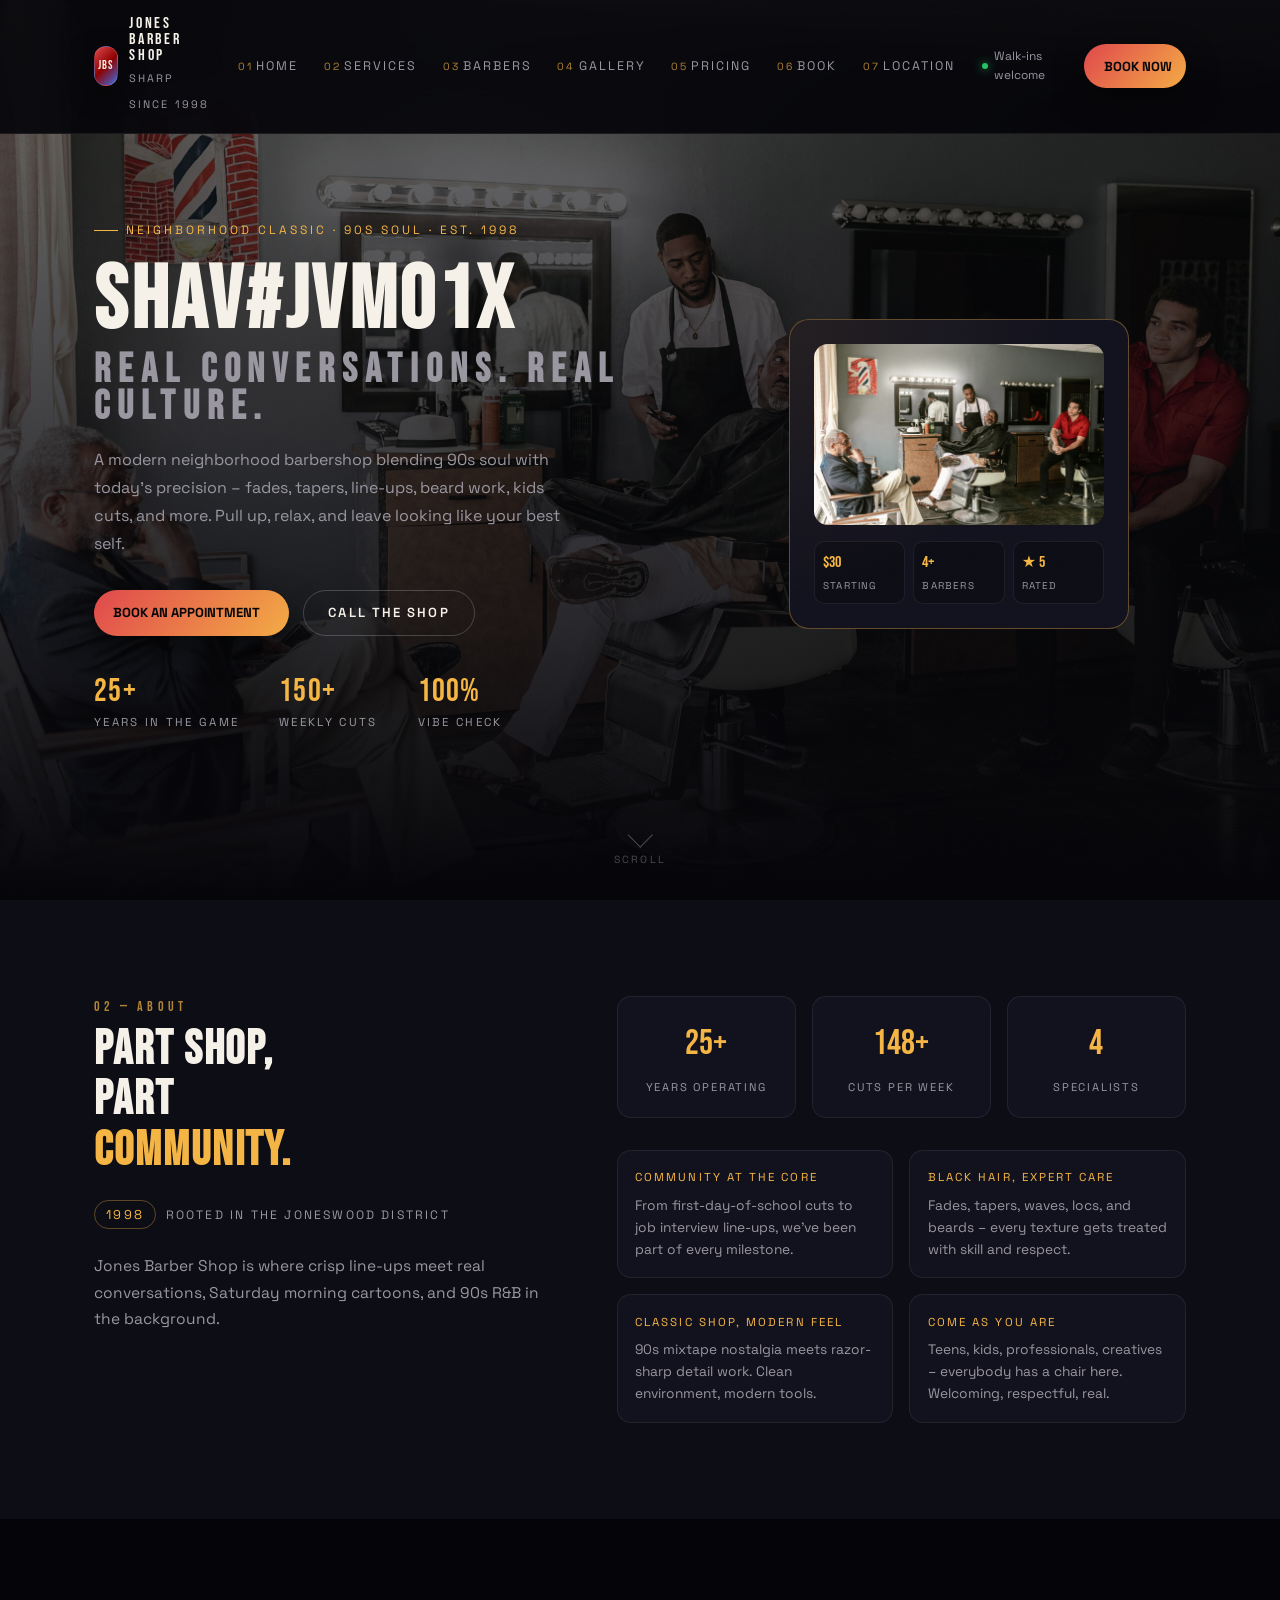
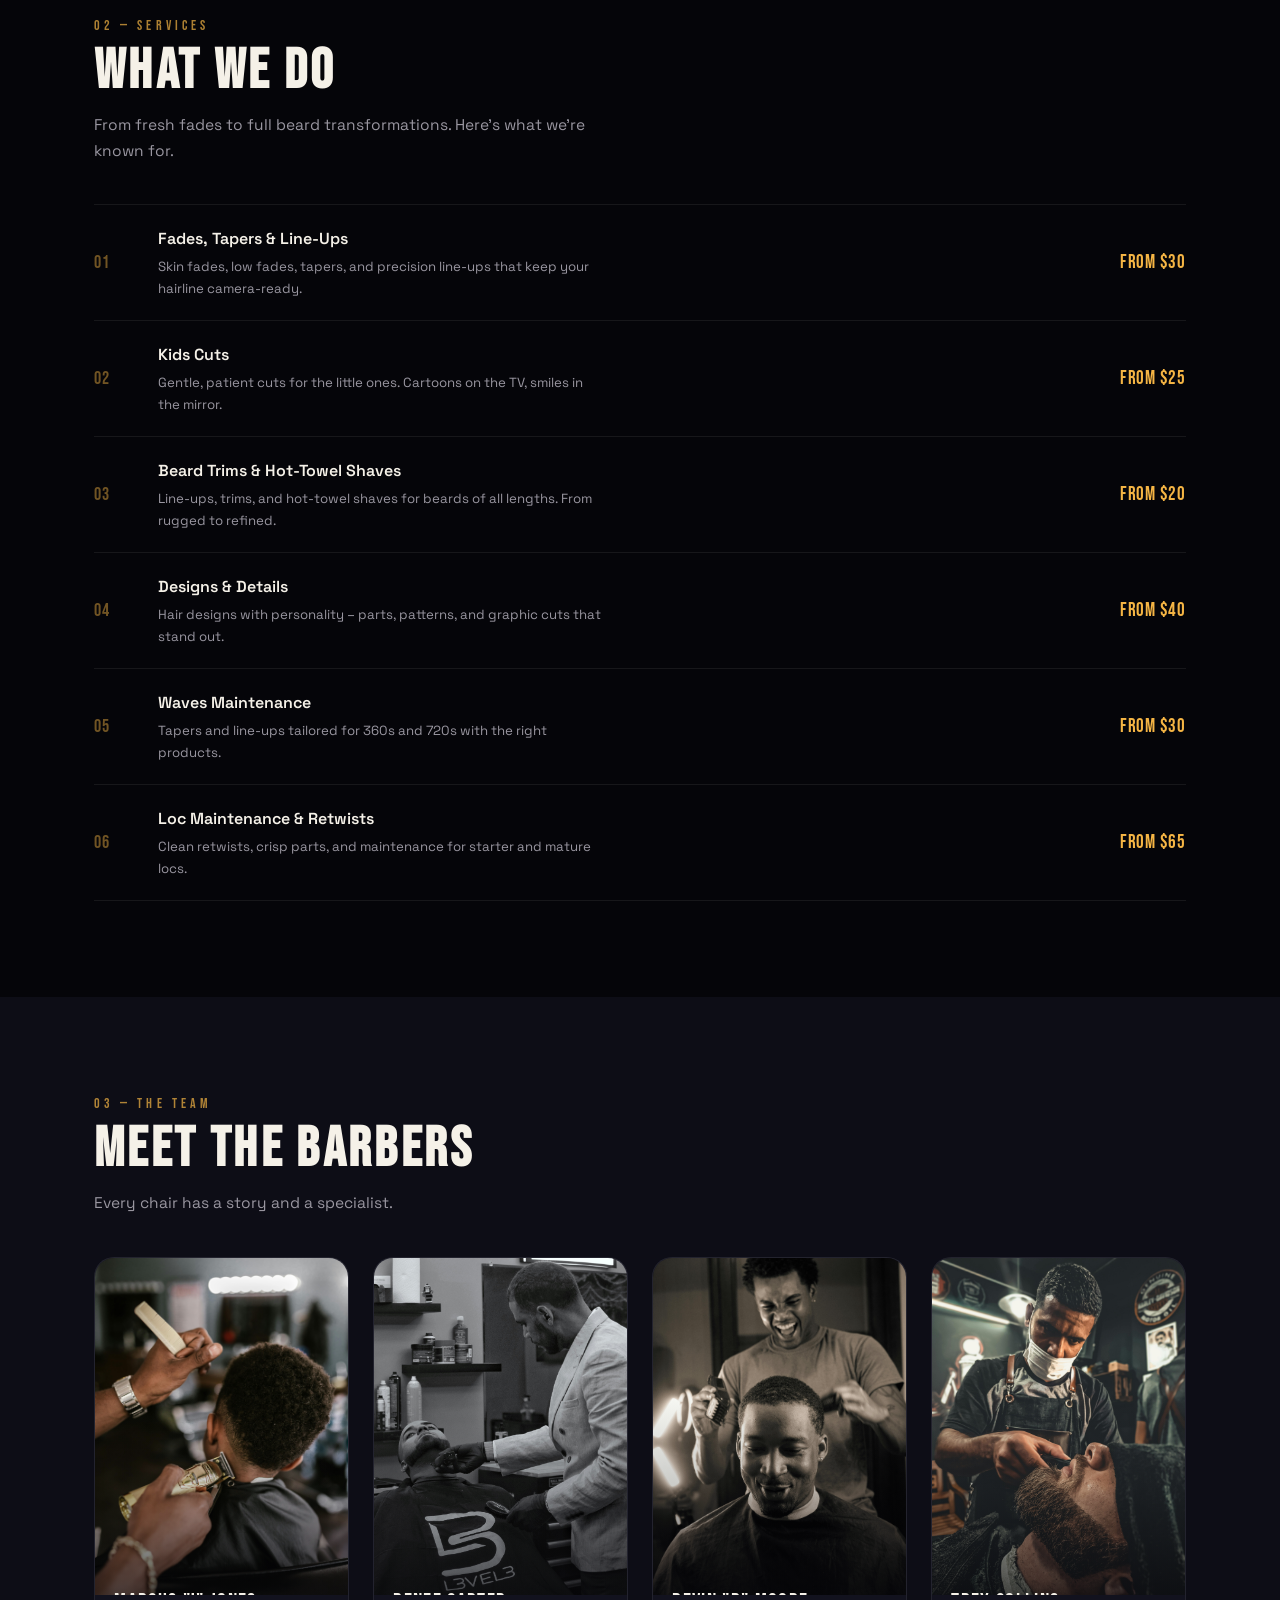
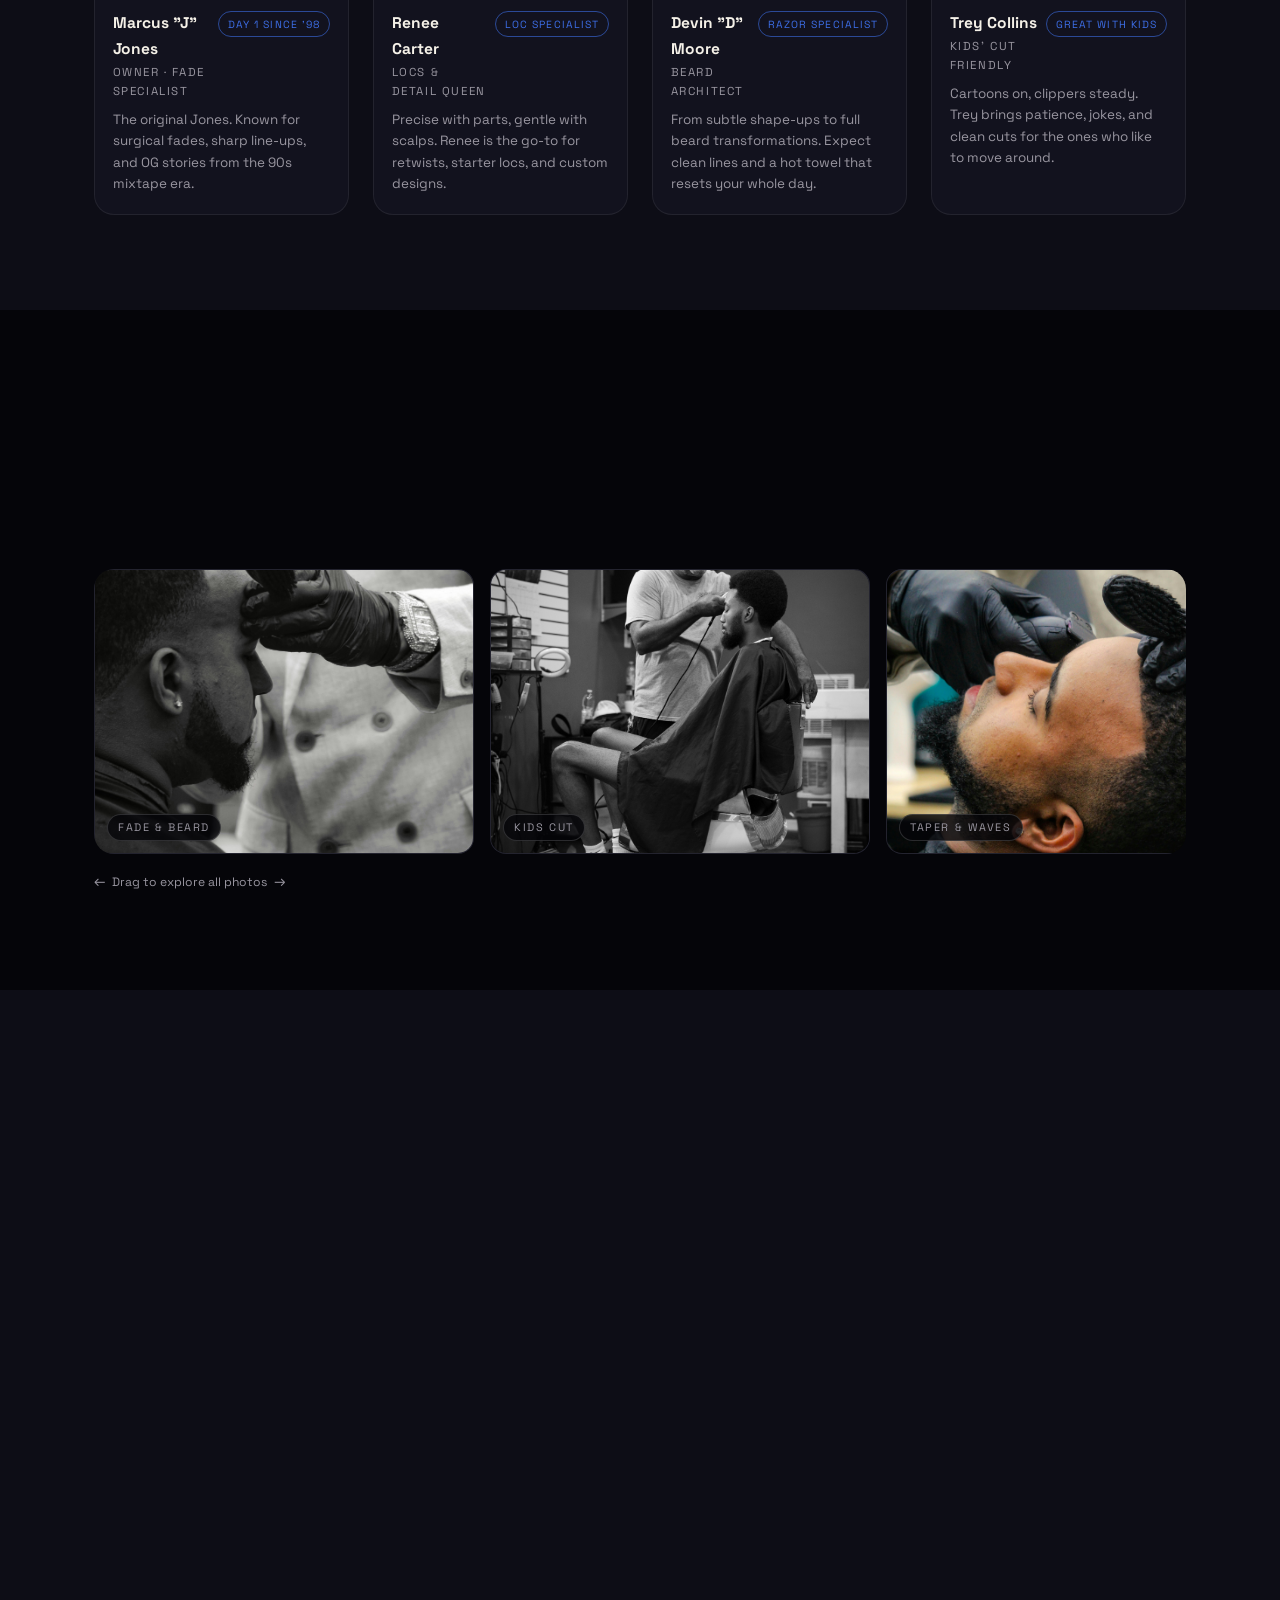
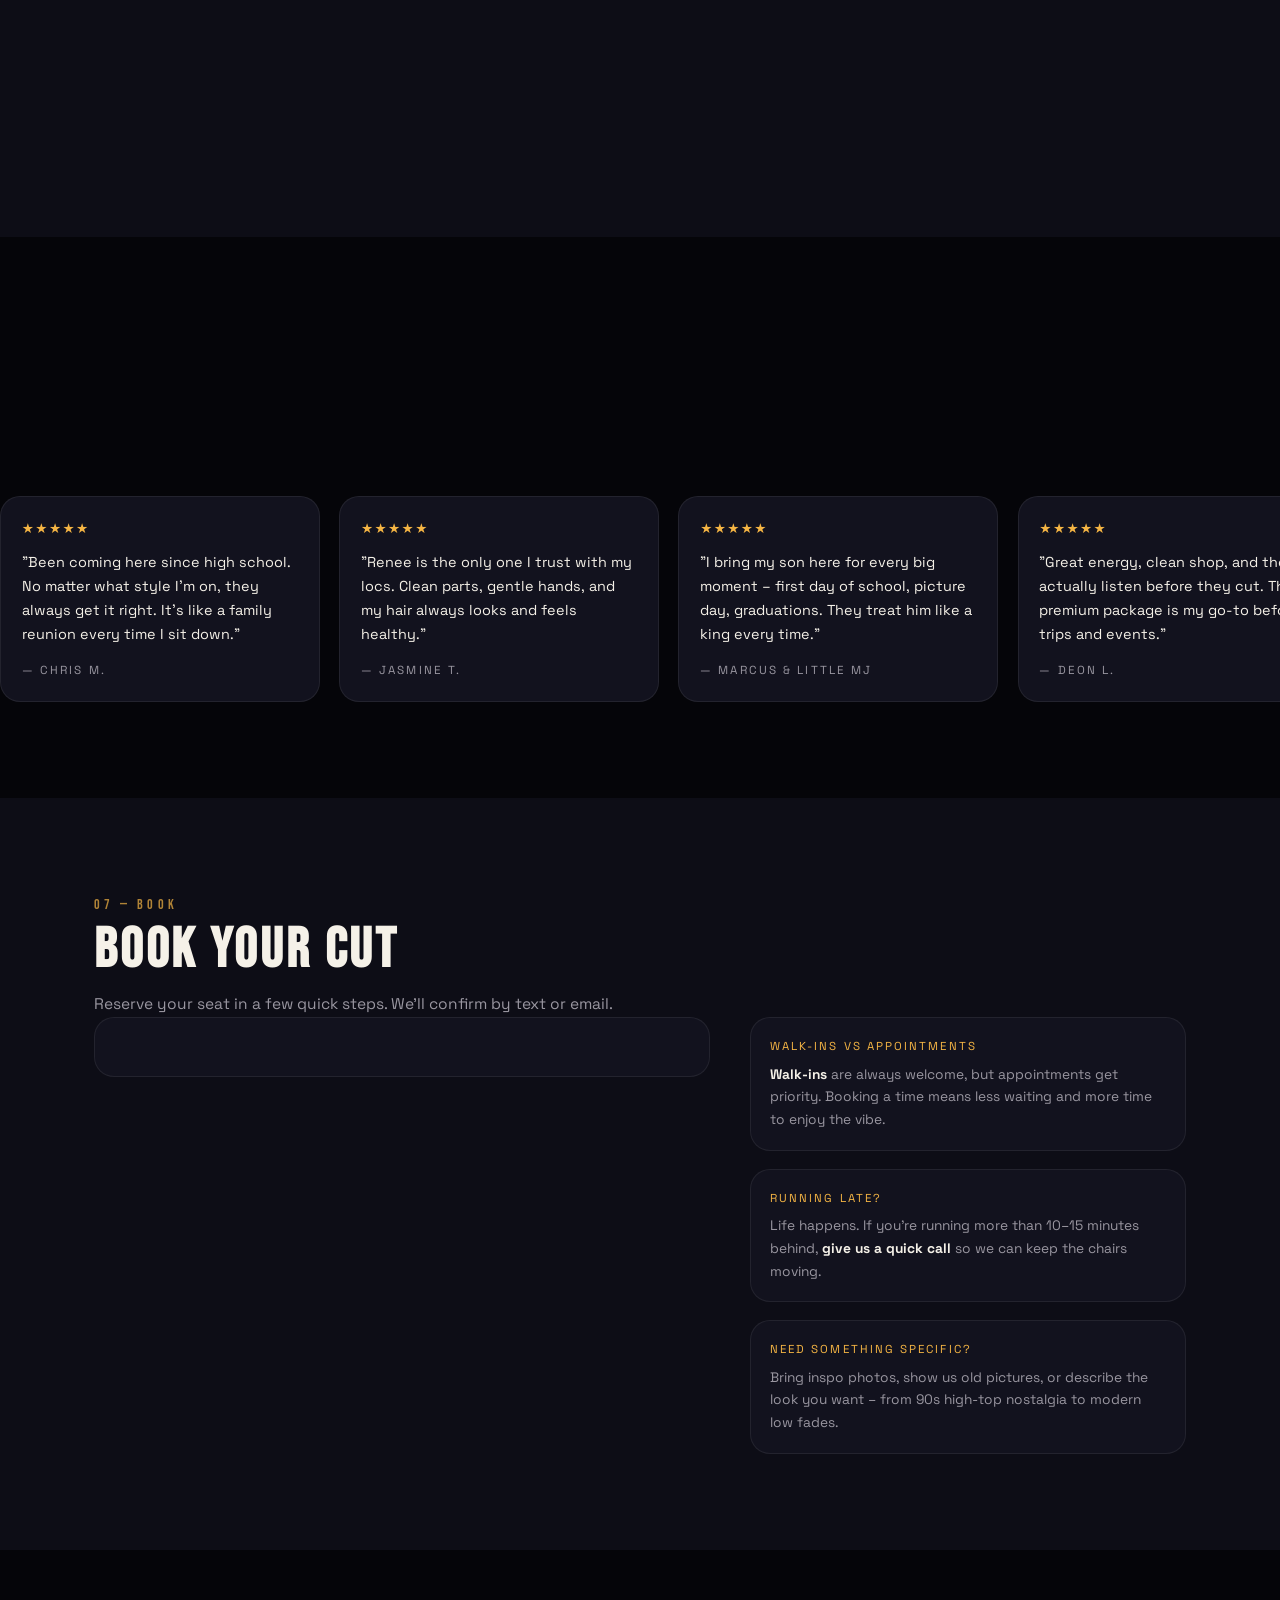
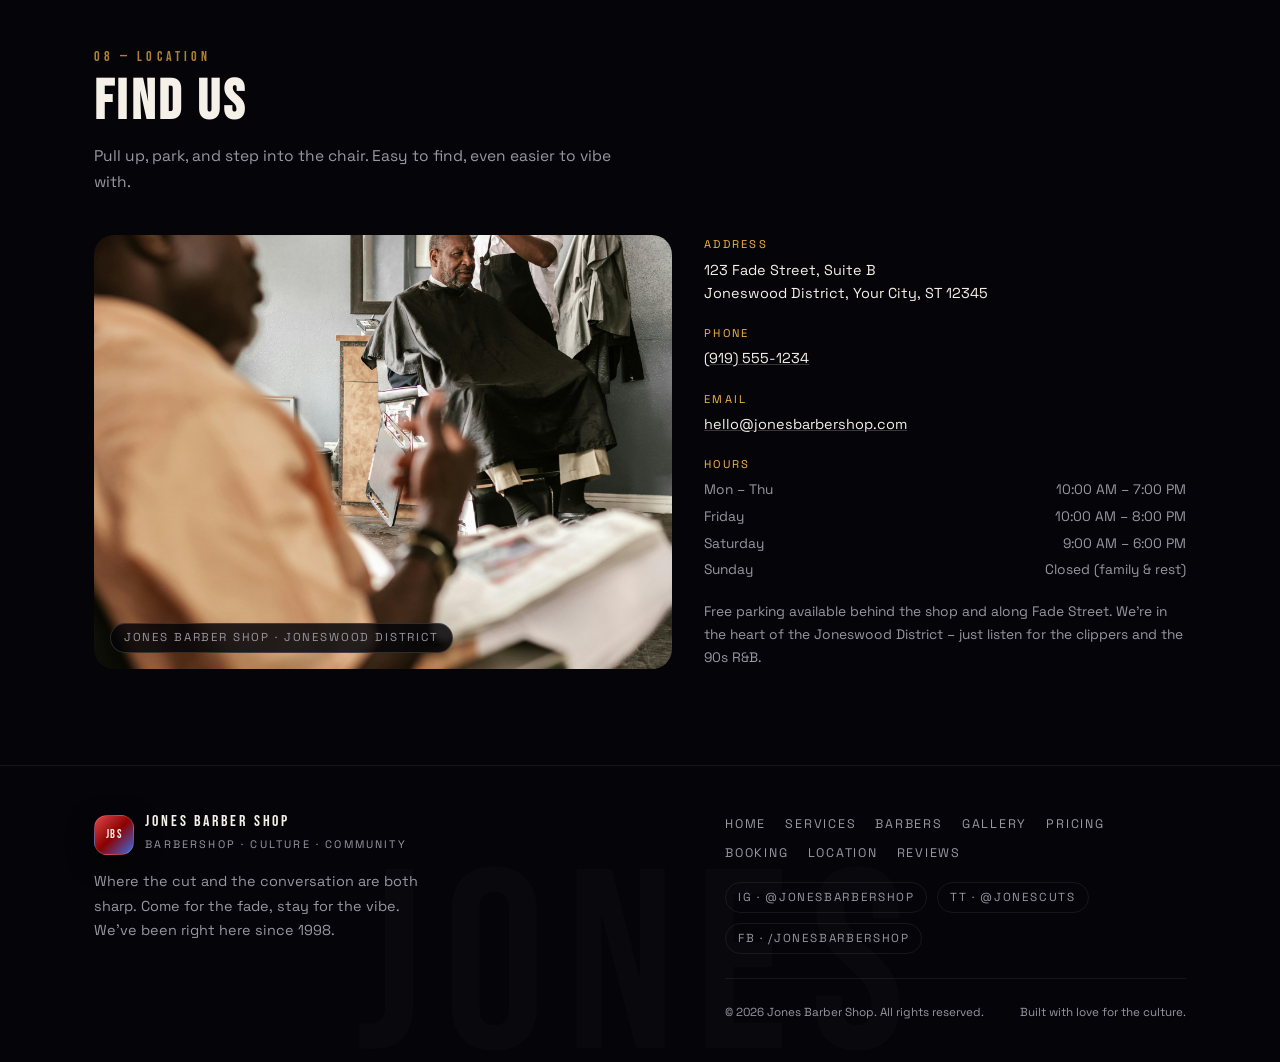
==== index.html @ 9b20ce49 "fix(booking): wire real service and location IDs" ====
<!DOCTYPE html>
<html lang="en">
<head>
  <meta charset="UTF-8" />
  <title>Jones Barber Shop | Sharp Cuts & Real Conversations</title>
  <meta name="viewport" content="width=device-width, initial-scale=1" />
  <meta name="description" content="Jones Barber Shop is a modern African American barbershop blending 90s soul with today's precision. Fades, tapers, line-ups, beard trims, and more in a welcoming neighborhood vibe." />

  <!-- Open Graph / Social -->
  <meta property="og:title" content="Jones Barber Shop" />
  <meta property="og:description" content="Sharp cuts, real conversations. A modern neighborhood barbershop with 90s soul." />
  <meta property="og:type" content="website" />
  <meta property="og:url" content="https://example.com/" />
  <meta property="og:image" content="https://example.com/placeholder-jones-barber-shop.jpg" />

  <!-- Fonts -->
  <link rel="preconnect" href="https://fonts.googleapis.com" />
  <link rel="preconnect" href="https://fonts.gstatic.com" crossorigin />
  <link href="https://fonts.googleapis.com/css2?family=Bebas+Neue&family=Space+Grotesk:wght@300;400;500;600;700&display=swap" rel="stylesheet" />
  <link rel="stylesheet" href="./assets/booking-widget.css" />

  <style>
    /* ─── Design Tokens ──────────────────────────────────────────────────── */
    :root {
      --color-bg:            #050509;
      --color-bg-alt:        #0d0d16;
      --color-surface:       #12121e;
      --color-surface-2:     #1a1a2a;
      --color-offwhite:      #f5f1e8;
      --color-muted:         #9996a0;
      --color-red:           #e0474c;
      --color-blue:          #3d6ee6;
      --color-gold:          #f5b544;
      --color-gold-dim:      rgba(245,181,68,0.15);
      --color-border:        rgba(255,255,255,0.07);
      --color-border-gold:   rgba(245,181,68,0.35);
      --shadow-card:         0 24px 60px rgba(0,0,0,0.6);
      --radius-lg:           20px;
      --radius-pill:         999px;
      --transition-fast:     0.18s ease-out;
      --transition-med:      0.28s ease-out;
      --font-display:        "Bebas Neue", "Impact", system-ui, sans-serif;
      --font-body:           "Space Grotesk", system-ui, -apple-system, sans-serif;
      --max-width:           1140px;
    }

    /* ─── Reset ──────────────────────────────────────────────────────────── */
    *, *::before, *::after { box-sizing: border-box; margin: 0; padding: 0; }
    html { scroll-behavior: smooth; }
    body {
      font-family: var(--font-body);
      background: var(--color-bg);
      color: var(--color-offwhite);
      line-height: 1.65;
      -webkit-font-smoothing: antialiased;
      cursor: none;
      overflow-x: hidden;
    }
    img { max-width: 100%; display: block; }
    a { color: inherit; text-decoration: none; }
    button { font-family: inherit; cursor: none; }
    @media (hover: none) { body, button { cursor: auto; } }

    /* ─── Noise overlay ──────────────────────────────────────────────────── */
    body::after {
      content: "";
      position: fixed;
      inset: 0;
      background-image: url("data:image/svg+xml,%3Csvg xmlns='http://www.w3.org/2000/svg' width='300' height='300'%3E%3Cfilter id='n'%3E%3CfeTurbulence type='fractalNoise' baseFrequency='0.75' numOctaves='4' stitchTiles='stitch'/%3E%3C/filter%3E%3Crect width='300' height='300' filter='url(%23n)' opacity='0.04'/%3E%3C/svg%3E");
      pointer-events: none;
      z-index: 9999;
      opacity: 0.55;
      mix-blend-mode: overlay;
    }

    /* ─── Scroll Progress ────────────────────────────────────────────────── */
    #scroll-progress {
      position: fixed;
      top: 0;
      left: 0;
      height: 3px;
      width: 0%;
      background: linear-gradient(90deg, var(--color-red), var(--color-gold), var(--color-blue));
      z-index: 9998;
      transition: width 0.1s linear;
    }

    /* ─── Custom Cursor ──────────────────────────────────────────────────── */
    #cursor {
      position: fixed;
      width: 10px;
      height: 10px;
      border-radius: 50%;
      background: var(--color-gold);
      pointer-events: none;
      z-index: 9997;
      transform: translate(-50%, -50%);
      transition: transform 0.1s ease, width 0.2s ease, height 0.2s ease, background 0.2s ease;
      mix-blend-mode: difference;
    }
    #cursor.hover {
      width: 32px;
      height: 32px;
      background: var(--color-gold);
    }
    @media (hover: none) { #cursor { display: none; } }

    /* ─── Preloader ──────────────────────────────────────────────────────── */
    #preloader {
      position: fixed;
      inset: 0;
      background: var(--color-bg);
      z-index: 9990;
      display: flex;
      flex-direction: column;
      align-items: center;
      justify-content: center;
      gap: 1.5rem;
      transition: opacity 0.6s ease, visibility 0.6s ease;
    }
    #preloader.done {
      opacity: 0;
      visibility: hidden;
    }
    .preloader-pole {
      width: 14px;
      height: 60px;
      border-radius: 999px;
      background: repeating-linear-gradient(
        180deg,
        var(--color-red) 0,
        var(--color-red) 10px,
        #fff 10px,
        #fff 20px,
        var(--color-blue) 20px,
        var(--color-blue) 30px
      );
      animation: preloader-spin 0.8s linear infinite;
    }
    @keyframes preloader-spin {
      to { background-position: 0 30px; }
    }
    .preloader-name {
      font-family: var(--font-display);
      font-size: 1.5rem;
      letter-spacing: 0.3em;
      text-transform: uppercase;
      color: var(--color-offwhite);
      opacity: 0.7;
    }

    /* ─── Keyframes ──────────────────────────────────────────────────────── */
    @keyframes float {
      0%, 100% { transform: translateY(0px); }
      50%       { transform: translateY(-12px); }
    }
    @keyframes pulse-glow {
      0%, 100% { box-shadow: 0 0 20px rgba(245,181,68,0.3), 0 20px 50px rgba(0,0,0,0.6); }
      50%       { box-shadow: 0 0 40px rgba(245,181,68,0.65), 0 20px 50px rgba(0,0,0,0.6); }
    }
    @keyframes gradient-shift {
      0%   { background-position: 0% 50%; }
      50%  { background-position: 100% 50%; }
      100% { background-position: 0% 50%; }
    }
    @keyframes marquee {
      0%   { transform: translateX(0); }
      100% { transform: translateX(-50%); }
    }
    @keyframes scanline {
      0%   { transform: translateY(-100%); }
      100% { transform: translateY(100vh); }
    }
    @keyframes counter-reveal {
      from { opacity: 0; transform: translateY(20px); }
      to   { opacity: 1; transform: translateY(0); }
    }
    @keyframes reveal-up {
      from { opacity: 0; transform: translateY(40px); }
      to   { opacity: 1; transform: translateY(0); }
    }
    @keyframes wipe-in {
      from { clip-path: inset(0 100% 0 0); }
      to   { clip-path: inset(0 0% 0 0); }
    }

    /* ─── Reveal on scroll ───────────────────────────────────────────────── */
    [data-reveal] {
      opacity: 0;
      transform: translateY(40px);
      transition: opacity 0.7s ease, transform 0.7s ease;
    }
    [data-reveal].revealed {
      opacity: 1;
      transform: translateY(0);
    }
    [data-reveal-delay="1"] { transition-delay: 0.1s; }
    [data-reveal-delay="2"] { transition-delay: 0.2s; }
    [data-reveal-delay="3"] { transition-delay: 0.3s; }
    [data-reveal-delay="4"] { transition-delay: 0.4s; }

    /* ─── Layout helpers ─────────────────────────────────────────────────── */
    .container {
      width: 100%;
      max-width: var(--max-width);
      margin: 0 auto;
      padding: 0 1.5rem;
    }
    section { padding: 6rem 0; }
    @media (max-width: 768px) { section { padding: 4rem 0; } }

    .visually-hidden {
      position: absolute; width: 1px; height: 1px;
      padding: 0; margin: -1px; overflow: hidden;
      clip: rect(0,0,0,0); border: 0;
    }

    /* Section number label */
    .section-num {
      display: block;
      font-family: var(--font-display);
      font-size: 0.85rem;
      letter-spacing: 0.3em;
      color: var(--color-gold);
      margin-bottom: 0.4rem;
      opacity: 0.7;
    }
    .section-title {
      font-family: var(--font-display);
      font-size: clamp(2.4rem, 5vw, 3.5rem);
      letter-spacing: 0.06em;
      text-transform: uppercase;
      line-height: 1;
      margin-bottom: 0.75rem;
    }
    .section-subtitle {
      font-size: 0.97rem;
      color: var(--color-muted);
      max-width: 34rem;
      line-height: 1.7;
    }

    /* ─── Header ─────────────────────────────────────────────────────────── */
    .site-header {
      position: fixed;
      top: 0;
      left: 0;
      right: 0;
      z-index: 200;
      transition: transform 0.35s ease, background 0.35s ease;
    }
    .site-header.hidden { transform: translateY(-100%); }
    .header-bg {
      background: rgba(5,5,9,0.92);
      backdrop-filter: blur(20px);
      border-bottom: 1px solid var(--color-border);
    }
    .header-inner {
      display: grid;
      grid-template-columns: auto 1fr auto;
      align-items: center;
      padding: 1rem 1.5rem;
      max-width: var(--max-width);
      margin: 0 auto;
      gap: 0 1rem;
    }
    .header-inner nav {
      display: flex;
      justify-content: center;
    }

    /* Logo */
    .logo {
      display: flex;
      align-items: center;
      gap: 0.7rem;
    }
    .logo-badge {
      width: 40px;
      height: 40px;
      border-radius: 13px;
      background: linear-gradient(135deg, var(--color-red) 0%, #8b0000 50%, var(--color-blue) 100%);
      display: flex;
      align-items: center;
      justify-content: center;
      font-family: var(--font-display);
      font-size: 0.75rem;
      letter-spacing: 0.1em;
      border: 1px solid rgba(255,255,255,0.15);
      box-shadow: 0 8px 24px rgba(0,0,0,0.5);
    }
    .logo-text-main {
      font-family: var(--font-display);
      font-size: 1rem;
      letter-spacing: 0.18em;
      text-transform: uppercase;
      display: block;
      line-height: 1;
    }
    .logo-text-sub {
      font-size: 0.68rem;
      color: var(--color-muted);
      text-transform: uppercase;
      letter-spacing: 0.2em;
    }

    /* Desktop nav */
    .nav-links {
      display: none;
      gap: 0.2rem;
    }
    @media (min-width: 900px) { .nav-links { display: flex; } }
    .nav-links a {
      position: relative;
      padding: 0.4rem 0.7rem;
      font-size: 0.78rem;
      text-transform: uppercase;
      letter-spacing: 0.16em;
      color: var(--color-muted);
      transition: color var(--transition-fast);
    }
    .nav-links a .nav-num {
      color: var(--color-gold);
      font-size: 0.65rem;
      margin-right: 0.2rem;
      opacity: 0.7;
    }
    .nav-links a::after {
      content: "";
      position: absolute;
      left: 0.7rem;
      bottom: 0.25rem;
      height: 1px;
      width: 0;
      background: var(--color-gold);
      transition: width var(--transition-med);
    }
    .nav-links a:hover { color: var(--color-offwhite); }
    .nav-links a:hover::after { width: calc(100% - 1.4rem); }

    /* Nav CTA */
    .nav-cta {
      display: none;
      align-items: center;
      gap: 0.75rem;
    }
    @media (min-width: 900px) { .nav-cta { display: flex; } }
    .open-dot {
      display: inline-flex;
      align-items: center;
      gap: 0.4rem;
      font-size: 0.75rem;
      color: var(--color-muted);
    }
    .open-dot::before {
      content: "";
      width: 6px;
      height: 6px;
      border-radius: 50%;
      background: #27c165;
      box-shadow: 0 0 10px rgba(39,193,101,0.9);
      flex-shrink: 0;
    }

    /* Mobile toggle */
    .nav-toggle {
      display: flex;
      flex-direction: column;
      gap: 4px;
      background: none;
      border: 1px solid var(--color-border);
      border-radius: var(--radius-pill);
      padding: 0.5rem 0.8rem;
    }
    @media (min-width: 900px) { .nav-toggle { display: none; } }
    .nav-toggle span {
      width: 16px;
      height: 2px;
      background: var(--color-offwhite);
      border-radius: 2px;
      transition: transform var(--transition-fast), opacity var(--transition-fast);
    }
    .nav-open .nav-toggle span:nth-child(1) { transform: translateY(6px) rotate(45deg); }
    .nav-open .nav-toggle span:nth-child(2) { opacity: 0; }
    .nav-open .nav-toggle span:nth-child(3) { transform: translateY(-6px) rotate(-45deg); }

    /* Mobile panel */
    .nav-mobile-panel {
      display: none;
      border-top: 1px solid var(--color-border);
      background: rgba(5,5,9,0.97);
      backdrop-filter: blur(20px);
      padding: 1rem 1.5rem 1.5rem;
    }
    .nav-open .nav-mobile-panel { display: block; }
    .nav-mobile-links {
      display: flex;
      flex-wrap: wrap;
      gap: 0.5rem 1.5rem;
      margin-bottom: 1.2rem;
    }
    .nav-mobile-links a {
      font-size: 0.82rem;
      text-transform: uppercase;
      letter-spacing: 0.14em;
      color: var(--color-muted);
    }

    /* Buttons */
    .btn-primary {
      display: inline-flex;
      align-items: center;
      gap: 0.5rem;
      padding: 0.7rem 1.8rem 0.7rem 1.2rem;
      border-radius: var(--radius-pill);
      border: none;
      background: linear-gradient(130deg, var(--color-red), var(--color-gold) 55%, var(--color-blue));
      background-size: 200% 200%;
      color: #060608;
      font-family: var(--font-body);
      font-size: 0.82rem;
      font-weight: 700;
      text-transform: uppercase;
      letter-spacing: 0;
      white-space: nowrap;
      position: relative;
      overflow: hidden;
      transition: transform var(--transition-fast), box-shadow var(--transition-fast);
      box-shadow: 0 12px 30px rgba(0,0,0,0.5);
      animation: gradient-shift 4s ease infinite;
    }
    .btn-primary:hover {
      transform: translateY(-2px);
      box-shadow: 0 20px 40px rgba(245,181,68,0.25), 0 20px 40px rgba(0,0,0,0.5);
    }
    .btn-secondary {
      display: inline-flex;
      align-items: center;
      gap: 0.5rem;
      padding: 0.7rem 1.5rem;
      border-radius: var(--radius-pill);
      border: 1px solid rgba(255,255,255,0.2);
      background: transparent;
      color: var(--color-offwhite);
      font-family: var(--font-body);
      font-size: 0.82rem;
      font-weight: 600;
      text-transform: uppercase;
      letter-spacing: 0.16em;
      white-space: nowrap;
      transition: border-color var(--transition-fast), background var(--transition-fast), transform var(--transition-fast);
    }
    .btn-secondary:hover {
      border-color: var(--color-gold);
      background: rgba(245,181,68,0.05);
      transform: translateY(-2px);
    }

    /* ─── Hero ───────────────────────────────────────────────────────────── */
    .hero {
      position: relative;
      min-height: 100vh;
      display: flex;
      align-items: center;
      padding: 8rem 0 5rem;
      overflow: hidden;
    }
    .hero-bg {
      position: absolute;
      inset: 0;
      background-image:
        linear-gradient(to bottom, rgba(5,5,9,0.55) 0%, rgba(5,5,9,0.82) 60%, rgba(5,5,9,1) 100%),
        url("pics/pexels-rdne-7697329.jpg");
      background-size: cover;
      background-position: center;
      will-change: transform;
    }
    .hero-scanline {
      position: absolute;
      inset: 0;
      pointer-events: none;
      overflow: hidden;
    }
    .hero-scanline::after {
      content: "";
      position: absolute;
      left: 0;
      right: 0;
      height: 120px;
      background: linear-gradient(transparent, rgba(255,255,255,0.018), transparent);
      animation: scanline 8s linear infinite;
    }
    .hero-inner {
      position: relative;
      z-index: 1;
      width: 100%;
      max-width: var(--max-width);
      margin: 0 auto;
      padding: 0 1.5rem;
      display: grid;
      gap: 3rem;
    }
    @media (min-width: 960px) {
      .hero-inner {
        grid-template-columns: 1.3fr 1fr;
        align-items: center;
      }
    }

    .hero-kicker {
      display: inline-flex;
      align-items: center;
      gap: 0.5rem;
      font-size: 0.75rem;
      text-transform: uppercase;
      letter-spacing: 0.25em;
      color: var(--color-gold);
      margin-bottom: 1.2rem;
      opacity: 0.85;
    }
    .hero-kicker::before {
      content: "";
      width: 24px;
      height: 1px;
      background: var(--color-gold);
      flex-shrink: 0;
    }

    .hero-title {
      font-family: var(--font-display);
      font-size: clamp(3rem, 8vw, 5.5rem);
      line-height: 0.95;
      letter-spacing: 0.04em;
      text-transform: uppercase;
      margin-bottom: 1.2rem;
    }
    .hero-title .scramble { display: block; }
    .hero-title .sub {
      display: block;
      font-size: 0.45em;
      color: var(--color-muted);
      letter-spacing: 0.2em;
      margin-top: 0.5rem;
    }

    .hero-subtitle {
      font-size: 1rem;
      color: var(--color-muted);
      max-width: 30rem;
      margin-bottom: 2rem;
      line-height: 1.75;
    }

    .hero-ctas {
      display: flex;
      flex-wrap: wrap;
      gap: 0.9rem;
      margin-bottom: 2.5rem;
    }

    .hero-stats {
      display: flex;
      gap: 2.5rem;
    }
    .hero-stat-val {
      font-family: var(--font-display);
      font-size: 2rem;
      letter-spacing: 0.04em;
      color: var(--color-gold);
      display: block;
      line-height: 1;
    }
    .hero-stat-label {
      font-size: 0.72rem;
      text-transform: uppercase;
      letter-spacing: 0.2em;
      color: var(--color-muted);
    }

    /* Hero floating card */
    .hero-card-wrap {
      display: flex;
      justify-content: center;
      align-items: center;
    }
    .hero-card {
      background: var(--color-surface);
      border: 1px solid var(--color-border-gold);
      border-radius: var(--radius-lg);
      padding: 1.5rem;
      max-width: 340px;
      width: 100%;
      animation: float 4s ease-in-out infinite, pulse-glow 3s ease-in-out infinite;
      position: relative;
      overflow: hidden;
    }
    .hero-card::before {
      content: "";
      position: absolute;
      inset: 0;
      background: radial-gradient(circle at 0 0, rgba(245,181,68,0.08), transparent 60%);
      pointer-events: none;
    }
    .hero-card-photo {
      border-radius: 14px;
      overflow: hidden;
      margin-bottom: 1rem;
      aspect-ratio: 16/10;
    }
    .hero-card-photo img {
      width: 100%;
      height: 100%;
      object-fit: cover;
    }
    .hero-card-metrics {
      display: grid;
      grid-template-columns: repeat(3,1fr);
      gap: 0.5rem;
    }
    .hero-metric {
      background: var(--color-bg-alt);
      border-radius: 10px;
      padding: 0.5rem;
      border: 1px solid var(--color-border);
    }
    .hero-metric-val {
      font-family: var(--font-display);
      font-size: 1rem;
      color: var(--color-gold);
    }
    .hero-metric-label {
      font-size: 0.62rem;
      color: var(--color-muted);
      text-transform: uppercase;
      letter-spacing: 0.12em;
      margin-top: 0.1rem;
    }

    /* Scroll indicator */
    .scroll-indicator {
      position: absolute;
      bottom: 2rem;
      left: 50%;
      transform: translateX(-50%);
      display: flex;
      flex-direction: column;
      align-items: center;
      gap: 0.4rem;
      opacity: 0.45;
      font-size: 0.65rem;
      text-transform: uppercase;
      letter-spacing: 0.2em;
      color: var(--color-muted);
    }
    .scroll-chevron {
      width: 18px;
      height: 18px;
      border-right: 1px solid var(--color-muted);
      border-bottom: 1px solid var(--color-muted);
      transform: rotate(45deg);
      animation: bounce-down 1.6s ease-in-out infinite;
    }
    @keyframes bounce-down {
      0%, 100% { transform: rotate(45deg) translate(0,0); }
      50%       { transform: rotate(45deg) translate(4px,4px); }
    }

    /* ─── About ──────────────────────────────────────────────────────────── */
    #about { background: var(--color-bg-alt); }
    .about-inner {
      display: grid;
      gap: 3rem;
    }
    @media (min-width: 900px) {
      .about-inner { grid-template-columns: 1fr 1.2fr; align-items: flex-start; }
    }
    .about-quote {
      font-family: var(--font-display);
      font-size: clamp(2rem, 4vw, 3rem);
      line-height: 1.05;
      letter-spacing: 0.04em;
      text-transform: uppercase;
      margin-bottom: 1.5rem;
    }
    .about-quote .accent {
      display: block;
      color: var(--color-gold);
    }
    .about-since {
      display: inline-flex;
      align-items: center;
      gap: 0.6rem;
      font-size: 0.76rem;
      text-transform: uppercase;
      letter-spacing: 0.18em;
      color: var(--color-muted);
      margin-bottom: 1.5rem;
    }
    .about-since-year {
      border: 1px solid var(--color-border-gold);
      border-radius: var(--radius-pill);
      padding: 0.2rem 0.7rem;
      color: var(--color-gold);
      font-size: 0.8rem;
    }

    .about-stats {
      display: grid;
      grid-template-columns: repeat(3,1fr);
      gap: 1rem;
      margin-bottom: 2rem;
    }
    .about-stat {
      background: var(--color-surface);
      border: 1px solid var(--color-border);
      border-radius: 14px;
      padding: 1.1rem 1rem;
      text-align: center;
    }
    .about-stat-val {
      font-family: var(--font-display);
      font-size: 2.2rem;
      color: var(--color-gold);
      display: block;
    }
    .about-stat-label {
      font-size: 0.7rem;
      text-transform: uppercase;
      letter-spacing: 0.16em;
      color: var(--color-muted);
    }

    .about-points {
      display: grid;
      grid-template-columns: 1fr 1fr;
      gap: 1rem;
    }
    .about-point {
      background: var(--color-surface);
      border: 1px solid var(--color-border);
      border-radius: 14px;
      padding: 1.1rem;
    }
    .about-point-title {
      font-size: 0.72rem;
      text-transform: uppercase;
      letter-spacing: 0.18em;
      color: var(--color-gold);
      margin-bottom: 0.4rem;
    }
    .about-point-body {
      font-size: 0.86rem;
      color: var(--color-muted);
      line-height: 1.6;
    }

    /* ─── Services ───────────────────────────────────────────────────────── */
    #services { background: var(--color-bg); }
    .services-list {
      margin-top: 2.5rem;
      border-top: 1px solid var(--color-border);
    }
    .service-row {
      display: grid;
      grid-template-columns: 3rem 1fr auto;
      align-items: center;
      gap: 1rem;
      padding: 1.3rem 0;
      border-bottom: 1px solid var(--color-border);
      position: relative;
      overflow: hidden;
      transition: color var(--transition-fast);
    }
    .service-row::before {
      content: "";
      position: absolute;
      inset: 0;
      background: var(--color-gold-dim);
      clip-path: inset(0 100% 0 0);
      transition: clip-path 0.5s ease;
      pointer-events: none;
    }
    .service-row:hover::before { clip-path: inset(0 0% 0 0); }
    .service-row-num {
      font-family: var(--font-display);
      font-size: 1.1rem;
      color: var(--color-gold);
      opacity: 0.45;
      letter-spacing: 0.06em;
    }
    .service-row-info { display: flex; flex-direction: column; gap: 0.2rem; }
    .service-row-name {
      font-weight: 600;
      font-size: 1rem;
    }
    .service-row-desc {
      font-size: 0.83rem;
      color: var(--color-muted);
      max-width: 28rem;
    }
    .service-row-price {
      font-family: var(--font-display);
      font-size: 1.2rem;
      color: var(--color-gold);
      white-space: nowrap;
      letter-spacing: 0.04em;
    }

    /* ─── Barbers ────────────────────────────────────────────────────────── */
    #barbers { background: var(--color-bg-alt); }
    .barbers-grid {
      display: grid;
      grid-template-columns: repeat(auto-fit, minmax(230px, 1fr));
      gap: 1.5rem;
      margin-top: 2.5rem;
    }
    .barber-card {
      background: var(--color-surface);
      border: 1px solid var(--color-border);
      border-radius: var(--radius-lg);
      overflow: hidden;
      position: relative;
      transition: border-color var(--transition-med), box-shadow var(--transition-med);
      transform-style: preserve-3d;
      will-change: transform;
    }
    .barber-card:hover {
      border-color: var(--color-border-gold);
      box-shadow: var(--shadow-card);
    }
    .barber-img-wrap {
      position: relative;
      aspect-ratio: 3/4;
      overflow: hidden;
    }
    .barber-img-wrap img {
      width: 100%;
      height: 100%;
      object-fit: cover;
      transition: transform 0.6s ease;
    }
    .barber-card:hover .barber-img-wrap img { transform: scale(1.06); }
    .barber-img-overlay {
      position: absolute;
      inset: 0;
      background: linear-gradient(to top, rgba(5,5,9,0.95) 0%, rgba(5,5,9,0.2) 50%, transparent 80%);
      display: flex;
      flex-direction: column;
      justify-content: flex-end;
      padding: 1.2rem;
      transform: translateY(60px);
      transition: transform var(--transition-med);
    }
    .barber-card:hover .barber-img-overlay { transform: translateY(0); }
    .barber-overlay-name {
      font-family: var(--font-display);
      font-size: 1.4rem;
      letter-spacing: 0.06em;
      text-transform: uppercase;
      line-height: 1;
      margin-bottom: 0.2rem;
    }
    .barber-overlay-role {
      font-size: 0.72rem;
      text-transform: uppercase;
      letter-spacing: 0.18em;
      color: var(--color-gold);
    }
    .barber-card-body {
      padding: 1rem 1.1rem 1.2rem;
    }
    .barber-card-top {
      display: flex;
      justify-content: space-between;
      align-items: flex-start;
      gap: 0.5rem;
      margin-bottom: 0.5rem;
    }
    .barber-name {
      font-weight: 700;
      font-size: 0.97rem;
    }
    .barber-role {
      font-size: 0.72rem;
      color: var(--color-muted);
      text-transform: uppercase;
      letter-spacing: 0.14em;
    }
    .barber-badge {
      font-size: 0.65rem;
      padding: 0.2rem 0.6rem;
      border-radius: var(--radius-pill);
      border: 1px solid rgba(61,110,230,0.6);
      color: var(--color-blue);
      white-space: nowrap;
      text-transform: uppercase;
      letter-spacing: 0.1em;
    }
    .barber-bio {
      font-size: 0.84rem;
      color: var(--color-muted);
      line-height: 1.6;
    }

    /* ─── Gallery ────────────────────────────────────────────────────────── */
    #gallery { background: var(--color-bg); overflow: hidden; }
    .gallery-track-wrap {
      margin-top: 2.5rem;
      overflow: hidden;
      cursor: grab;
      user-select: none;
      border-radius: var(--radius-lg);
    }
    .gallery-track-wrap.dragging { cursor: grabbing; }
    .gallery-track {
      display: flex;
      gap: 1rem;
      will-change: transform;
    }
    .gallery-item {
      flex: 0 0 clamp(260px, 30vw, 380px);
      aspect-ratio: 4/3;
      border-radius: 16px;
      overflow: hidden;
      position: relative;
      border: 1px solid var(--color-border);
      background: var(--color-surface);
      transition: border-color var(--transition-med);
    }
    .gallery-item:hover { border-color: var(--color-border-gold); }
    .gallery-item img {
      width: 100%;
      height: 100%;
      object-fit: cover;
      transition: transform 0.6s ease;
      pointer-events: none;
    }
    .gallery-item:hover img { transform: scale(1.05); }
    .gallery-tag {
      position: absolute;
      left: 0.75rem;
      bottom: 0.75rem;
      background: rgba(5,5,9,0.82);
      border: 1px solid rgba(255,255,255,0.15);
      border-radius: var(--radius-pill);
      padding: 0.22rem 0.65rem;
      font-size: 0.68rem;
      text-transform: uppercase;
      letter-spacing: 0.14em;
      color: var(--color-muted);
      pointer-events: none;
    }
    .gallery-expand {
      position: absolute;
      top: 0.75rem;
      right: 0.75rem;
      background: rgba(5,5,9,0.75);
      border: 1px solid rgba(255,255,255,0.15);
      border-radius: 50%;
      width: 32px;
      height: 32px;
      display: flex;
      align-items: center;
      justify-content: center;
      font-size: 0.9rem;
      opacity: 0;
      transition: opacity var(--transition-fast);
      pointer-events: none;
    }
    .gallery-item:hover .gallery-expand { opacity: 1; }
    .gallery-hint {
      margin-top: 1rem;
      font-size: 0.76rem;
      color: var(--color-muted);
      display: flex;
      align-items: center;
      gap: 0.4rem;
    }
    .gallery-hint::before {
      content: "←";
      font-size: 0.9rem;
    }
    .gallery-hint::after {
      content: "→";
      font-size: 0.9rem;
    }

    /* ─── Lightbox ───────────────────────────────────────────────────────── */
    .lightbox {
      position: fixed;
      inset: 0;
      background: rgba(0,0,0,0.92);
      display: none;
      align-items: center;
      justify-content: center;
      z-index: 5000;
      padding: 1.5rem;
    }
    .lightbox.open { display: flex; }
    .lightbox-inner {
      max-width: 1000px;
      width: 100%;
      position: relative;
    }
    .lightbox-inner img {
      width: 100%;
      max-height: 88vh;
      object-fit: contain;
      border-radius: 16px;
    }
    .lightbox-close {
      position: absolute;
      top: -2.5rem;
      right: 0;
      background: rgba(255,255,255,0.1);
      border: 1px solid rgba(255,255,255,0.2);
      border-radius: var(--radius-pill);
      padding: 0.3rem 0.9rem;
      color: #fff;
      font-size: 0.76rem;
      text-transform: uppercase;
      letter-spacing: 0.16em;
    }

    /* ─── Pricing ────────────────────────────────────────────────────────── */
    #pricing { background: var(--color-bg-alt); }
    .pricing-grid {
      display: grid;
      grid-template-columns: repeat(auto-fit, minmax(200px, 1fr));
      gap: 1.2rem;
      margin-top: 2.5rem;
    }
    .pricing-card {
      background: var(--color-surface);
      border: 1px solid var(--color-border);
      border-radius: var(--radius-lg);
      padding: 1.3rem 1.1rem;
      position: relative;
      transition: border-color var(--transition-med), box-shadow var(--transition-med);
    }
    .pricing-card:hover {
      border-color: var(--color-border-gold);
      box-shadow: 0 0 30px rgba(245,181,68,0.08);
    }
    .pricing-card.popular {
      border-color: var(--color-border-gold);
      animation: pulse-glow 3s ease-in-out infinite;
    }
    .pricing-pill {
      position: absolute;
      top: 1rem;
      right: 1rem;
      font-size: 0.62rem;
      padding: 0.18rem 0.55rem;
      border-radius: var(--radius-pill);
      background: rgba(245,181,68,0.12);
      border: 1px solid var(--color-border-gold);
      color: var(--color-gold);
      text-transform: uppercase;
      letter-spacing: 0.12em;
    }
    .pricing-name {
      font-weight: 700;
      font-size: 0.98rem;
      margin-bottom: 0.4rem;
    }
    .pricing-price {
      font-family: var(--font-display);
      font-size: 1.8rem;
      color: var(--color-gold);
      letter-spacing: 0.04em;
      margin-bottom: 0.5rem;
    }
    .pricing-note {
      font-size: 0.82rem;
      color: var(--color-muted);
      line-height: 1.55;
    }

    /* ─── Reviews marquee ────────────────────────────────────────────────── */
    #reviews { background: var(--color-bg); overflow: hidden; }
    .reviews-marquee {
      display: flex;
      width: max-content;
      animation: marquee 32s linear infinite;
      margin-top: 2.5rem;
      gap: 1.2rem;
    }
    .reviews-marquee:hover { animation-play-state: paused; }
    .review-card {
      flex: 0 0 320px;
      background: var(--color-surface);
      border: 1px solid var(--color-border);
      border-radius: var(--radius-lg);
      padding: 1.3rem;
    }
    .review-stars {
      color: var(--color-gold);
      font-size: 0.85rem;
      margin-bottom: 0.7rem;
      letter-spacing: 0.1em;
    }
    .review-text {
      font-size: 0.9rem;
      color: var(--color-offwhite);
      line-height: 1.65;
      margin-bottom: 0.9rem;
    }
    .review-name {
      font-size: 0.73rem;
      text-transform: uppercase;
      letter-spacing: 0.18em;
      color: var(--color-muted);
    }

    /* ─── Booking ────────────────────────────────────────────────────────── */
    #booking { background: var(--color-bg-alt); }
    .booking-inner {
      display: grid;
      gap: 2.5rem;
    }
    @media (min-width: 900px) {
      .booking-inner { grid-template-columns: 1.2fr 0.85fr; align-items: flex-start; }
    }

    /* Form wizard */
    .form-card {
      background: var(--color-surface);
      border: 1px solid var(--color-border);
      border-radius: var(--radius-lg);
      padding: 1.8rem 1.5rem;
    }
    .form-steps-indicator {
      display: flex;
      align-items: center;
      gap: 0.5rem;
      margin-bottom: 1.8rem;
    }
    .form-step-dot {
      width: 28px;
      height: 28px;
      border-radius: 50%;
      border: 1px solid var(--color-border);
      background: transparent;
      color: var(--color-muted);
      font-size: 0.75rem;
      font-weight: 700;
      display: flex;
      align-items: center;
      justify-content: center;
      transition: background var(--transition-fast), border-color var(--transition-fast), color var(--transition-fast);
    }
    .form-step-dot.active {
      background: var(--color-gold);
      border-color: var(--color-gold);
      color: #060608;
    }
    .form-step-dot.done {
      background: rgba(245,181,68,0.15);
      border-color: var(--color-border-gold);
      color: var(--color-gold);
    }
    .form-step-line {
      flex: 1;
      height: 1px;
      background: var(--color-border);
    }
    .form-step-line.done { background: var(--color-border-gold); }

    .form-step { display: none; }
    .form-step.active { display: block; }

    .form-grid { display: grid; gap: 1rem; }
    @media (min-width: 520px) {
      .form-grid--two { grid-template-columns: 1fr 1fr; }
    }
    .form-field { display: grid; gap: 0.3rem; }
    .form-label {
      font-size: 0.82rem;
      font-weight: 600;
      text-transform: uppercase;
      letter-spacing: 0.12em;
      color: var(--color-muted);
    }
    .form-label .req { color: var(--color-red); }
    .form-input, .form-select, .form-textarea {
      background: var(--color-bg);
      border: 1px solid rgba(255,255,255,0.15);
      border-radius: 10px;
      padding: 0.65rem 0.85rem;
      color: var(--color-offwhite);
      font-family: var(--font-body);
      font-size: 0.9rem;
      outline: none;
      transition: border-color var(--transition-fast), box-shadow var(--transition-fast);
    }
    .form-input:focus, .form-select:focus, .form-textarea:focus {
      border-color: var(--color-gold);
      box-shadow: 0 0 0 2px rgba(245,181,68,0.15);
    }
    .form-select option { background: var(--color-surface); }
    .form-textarea { resize: vertical; min-height: 90px; }
    .form-hint {
      font-size: 0.73rem;
      color: var(--color-muted);
    }
    .form-step-nav {
      display: flex;
      justify-content: space-between;
      align-items: center;
      margin-top: 1.5rem;
      gap: 1rem;
    }
    .form-step-label {
      font-size: 0.75rem;
      text-transform: uppercase;
      letter-spacing: 0.18em;
      color: var(--color-muted);
    }
    #form-status {
      margin-top: 1rem;
      font-size: 0.84rem;
      min-height: 1em;
    }
    #form-status.success { color: #5bd38c; }
    #form-status.error { color: var(--color-red); }

    /* Booking sidebar */
    .booking-sidebar { display: grid; gap: 1.1rem; }
    .booking-tip {
      background: var(--color-surface);
      border: 1px solid var(--color-border);
      border-radius: var(--radius-lg);
      padding: 1.2rem;
    }
    .booking-tip-title {
      font-size: 0.72rem;
      text-transform: uppercase;
      letter-spacing: 0.18em;
      color: var(--color-gold);
      margin-bottom: 0.4rem;
    }
    .booking-tip-body {
      font-size: 0.86rem;
      color: var(--color-muted);
      line-height: 1.65;
    }
    .booking-tip-body strong { color: var(--color-offwhite); }

    /* ─── Location ───────────────────────────────────────────────────────── */
    #location { background: var(--color-bg); }
    .location-inner {
      display: grid;
      gap: 2rem;
    }
    @media (min-width: 900px) {
      .location-inner { grid-template-columns: 1.2fr 1fr; align-items: start; }
    }
    .location-photo {
      border-radius: var(--radius-lg);
      overflow: hidden;
      aspect-ratio: 4/3;
      position: relative;
    }
    .location-photo img {
      width: 100%;
      height: 100%;
      object-fit: cover;
    }
    .location-photo-label {
      position: absolute;
      bottom: 1rem;
      left: 1rem;
      background: rgba(5,5,9,0.85);
      border: 1px solid rgba(255,255,255,0.15);
      border-radius: var(--radius-pill);
      padding: 0.3rem 0.8rem;
      font-size: 0.72rem;
      text-transform: uppercase;
      letter-spacing: 0.16em;
      color: var(--color-muted);
    }
    .location-details { display: grid; gap: 1.2rem; }
    .location-item-label {
      font-size: 0.7rem;
      text-transform: uppercase;
      letter-spacing: 0.2em;
      color: var(--color-gold);
      margin-bottom: 0.3rem;
    }
    .location-item-value {
      font-size: 0.9rem;
      color: var(--color-offwhite);
      line-height: 1.6;
    }
    .location-item-value a {
      color: var(--color-offwhite);
      text-decoration: underline;
      text-decoration-color: rgba(255,255,255,0.2);
    }
    .hours-grid { display: grid; gap: 0.25rem; }
    .hours-row {
      display: flex;
      justify-content: space-between;
      font-size: 0.86rem;
      color: var(--color-muted);
    }
    .hours-row.today { color: var(--color-offwhite); font-weight: 600; }
    .location-callout {
      font-size: 0.86rem;
      color: var(--color-muted);
      line-height: 1.65;
    }

    /* ─── Footer ─────────────────────────────────────────────────────────── */
    footer {
      background: var(--color-bg);
      border-top: 1px solid var(--color-border);
      position: relative;
      overflow: hidden;
    }
    .footer-watermark {
      position: absolute;
      bottom: -0.15em;
      left: 50%;
      transform: translateX(-50%);
      font-family: var(--font-display);
      font-size: clamp(8rem, 20vw, 18rem);
      letter-spacing: 0.08em;
      color: rgba(255,255,255,0.02);
      white-space: nowrap;
      pointer-events: none;
      user-select: none;
      line-height: 1;
    }
    .footer-inner {
      position: relative;
      z-index: 1;
      max-width: var(--max-width);
      margin: 0 auto;
      padding: 3rem 1.5rem 2.5rem;
      display: grid;
      gap: 2rem;
    }
    @media (min-width: 800px) {
      .footer-inner { grid-template-columns: 1.3fr 1fr; align-items: flex-start; }
    }
    .footer-tagline {
      font-size: 0.9rem;
      color: var(--color-muted);
      line-height: 1.7;
      margin-top: 0.8rem;
      max-width: 22rem;
    }
    .footer-nav {
      display: flex;
      flex-wrap: wrap;
      gap: 0.5rem 1.2rem;
      font-size: 0.78rem;
      text-transform: uppercase;
      letter-spacing: 0.14em;
      color: var(--color-muted);
      margin-bottom: 1.2rem;
    }
    .footer-nav a:hover { color: var(--color-offwhite); }
    .footer-social {
      display: flex;
      gap: 0.6rem;
      flex-wrap: wrap;
      margin-bottom: 1.5rem;
    }
    .footer-social a {
      display: inline-flex;
      align-items: center;
      gap: 0.35rem;
      border: 1px solid var(--color-border);
      border-radius: var(--radius-pill);
      padding: 0.3rem 0.75rem;
      font-size: 0.73rem;
      text-transform: uppercase;
      letter-spacing: 0.14em;
      color: var(--color-muted);
      transition: border-color var(--transition-fast), color var(--transition-fast), box-shadow var(--transition-fast);
    }
    .footer-social a:hover {
      border-color: var(--color-gold);
      color: var(--color-gold);
      box-shadow: 0 0 18px rgba(245,181,68,0.12);
    }
    .footer-bottom {
      display: flex;
      flex-wrap: wrap;
      justify-content: space-between;
      gap: 0.5rem;
      font-size: 0.73rem;
      color: var(--color-muted);
      border-top: 1px solid var(--color-border);
      padding-top: 1.5rem;
      grid-column: 1 / -1;
    }
  </style>
</head>
<body>

  <!-- Scroll progress -->
  <div id="scroll-progress" aria-hidden="true"></div>

  <!-- Custom cursor -->
  <div id="cursor" aria-hidden="true"></div>

  <!-- Preloader -->
  <div id="preloader" aria-hidden="true">
    <div class="preloader-pole"></div>
    <div class="preloader-name">Jones Barber Shop</div>
  </div>

  <a href="#home" class="visually-hidden">Skip to main content</a>

  <!-- ─── Header ───────────────────────────────────────────────────────── -->
  <header class="site-header" id="site-header">
    <div class="header-bg">
      <div class="header-inner">
        <a href="#home" class="logo" aria-label="Jones Barber Shop home">
          <div class="logo-badge" aria-hidden="true">JBS</div>
          <div>
            <span class="logo-text-main">Jones Barber Shop</span>
            <span class="logo-text-sub">Sharp since 1998</span>
          </div>
        </a>

        <nav aria-label="Primary navigation">
          <div class="nav-links">
            <a href="#home"><span class="nav-num">01</span>Home</a>
            <a href="#services"><span class="nav-num">02</span>Services</a>
            <a href="#barbers"><span class="nav-num">03</span>Barbers</a>
            <a href="#gallery"><span class="nav-num">04</span>Gallery</a>
            <a href="#pricing"><span class="nav-num">05</span>Pricing</a>
            <a href="#booking"><span class="nav-num">06</span>Book</a>
            <a href="#location"><span class="nav-num">07</span>Location</a>
          </div>
        </nav>

        <div class="nav-cta">
          <span class="open-dot">Walk-ins welcome</span>
          <a href="#booking" class="btn-primary">Book Now</a>
        </div>

        <button class="nav-toggle" type="button" aria-label="Toggle navigation" aria-expanded="false">
          <span></span><span></span><span></span>
        </button>
      </div>

      <div class="nav-mobile-panel" aria-hidden="true">
        <div class="nav-mobile-links">
          <a href="#home">Home</a>
          <a href="#services">Services</a>
          <a href="#barbers">Barbers</a>
          <a href="#gallery">Gallery</a>
          <a href="#pricing">Pricing</a>
          <a href="#booking">Book</a>
          <a href="#location">Location</a>
          <a href="#contact">Contact</a>
        </div>
        <a href="#booking" class="btn-primary">Book an Appointment</a>
      </div>
    </div>
  </header>

  <main id="home">

    <!-- ─── Hero ─────────────────────────────────────────────────────────── -->
    <section class="hero" aria-labelledby="hero-heading">
      <div class="hero-bg" id="hero-parallax" aria-hidden="true"></div>
      <div class="hero-scanline" aria-hidden="true"></div>

      <div class="hero-inner">
        <div>
          <div class="hero-kicker" data-reveal>Neighborhood Classic · 90s Soul · Est. 1998</div>
          <h1 id="hero-heading" class="hero-title" data-reveal data-reveal-delay="1">
            <span class="scramble" id="hero-scramble">Sharp Cuts.</span>
            <span class="sub">Real Conversations. Real Culture.</span>
          </h1>
          <p class="hero-subtitle" data-reveal data-reveal-delay="2">
            A modern neighborhood barbershop blending 90s soul with today's precision – fades, tapers, line-ups, beard work, kids cuts, and more. Pull up, relax, and leave looking like your best self.
          </p>
          <div class="hero-ctas" data-reveal data-reveal-delay="3">
            <a href="#booking" class="btn-primary" id="hero-cta-book">Book an Appointment</a>
            <a href="tel:+19195551234" class="btn-secondary">Call the Shop</a>
          </div>
          <div class="hero-stats" data-reveal data-reveal-delay="4">
            <div>
              <span class="hero-stat-val" data-counter="25" data-suffix="+">25+</span>
              <span class="hero-stat-label">Years in the game</span>
            </div>
            <div>
              <span class="hero-stat-val" data-counter="150" data-suffix="+">150+</span>
              <span class="hero-stat-label">Weekly cuts</span>
            </div>
            <div>
              <span class="hero-stat-val" data-counter="100" data-suffix="%">100%</span>
              <span class="hero-stat-label">Vibe check</span>
            </div>
          </div>
        </div>

        <div class="hero-card-wrap" aria-hidden="true">
          <div class="hero-card">
            <div class="hero-card-photo">
              <img src="pics/pexels-rdne-7697329.jpg" alt="Jones Barber Shop interior" loading="eager" />
            </div>
            <div class="hero-card-metrics">
              <div class="hero-metric">
                <div class="hero-metric-val">$30</div>
                <div class="hero-metric-label">Starting</div>
              </div>
              <div class="hero-metric">
                <div class="hero-metric-val">4+</div>
                <div class="hero-metric-label">Barbers</div>
              </div>
              <div class="hero-metric">
                <div class="hero-metric-val">★ 5</div>
                <div class="hero-metric-label">Rated</div>
              </div>
            </div>
          </div>
        </div>
      </div>

      <div class="scroll-indicator" aria-hidden="true">
        <div class="scroll-chevron"></div>
        <span>Scroll</span>
      </div>
    </section>

    <!-- ─── About ─────────────────────────────────────────────────────────── -->
    <section id="about" aria-labelledby="about-heading">
      <div class="container about-inner">
        <div data-reveal>
          <span class="section-num">02 — About</span>
          <h2 id="about-heading" class="about-quote">
            Part shop,<br />part<br />
            <span class="accent">community.</span>
          </h2>
          <div class="about-since">
            <span class="about-since-year">1998</span>
            Rooted in the Joneswood District
          </div>
          <p class="section-subtitle">
            Jones Barber Shop is where crisp line-ups meet real conversations, Saturday morning cartoons, and 90s R&amp;B in the background.
          </p>
        </div>
        <div>
          <div class="about-stats">
            <div class="about-stat" data-reveal data-reveal-delay="1">
              <span class="about-stat-val" data-counter="25" data-suffix="+">25+</span>
              <span class="about-stat-label">Years operating</span>
            </div>
            <div class="about-stat" data-reveal data-reveal-delay="2">
              <span class="about-stat-val" data-counter="150" data-suffix="+">150+</span>
              <span class="about-stat-label">Cuts per week</span>
            </div>
            <div class="about-stat" data-reveal data-reveal-delay="3">
              <span class="about-stat-val" data-counter="4" data-suffix="">4</span>
              <span class="about-stat-label">Specialists</span>
            </div>
          </div>
          <div class="about-points">
            <div class="about-point" data-reveal data-reveal-delay="1">
              <div class="about-point-title">Community at the core</div>
              <div class="about-point-body">From first-day-of-school cuts to job interview line-ups, we've been part of every milestone.</div>
            </div>
            <div class="about-point" data-reveal data-reveal-delay="2">
              <div class="about-point-title">Black hair, expert care</div>
              <div class="about-point-body">Fades, tapers, waves, locs, and beards – every texture gets treated with skill and respect.</div>
            </div>
            <div class="about-point" data-reveal data-reveal-delay="3">
              <div class="about-point-title">Classic shop, modern feel</div>
              <div class="about-point-body">90s mixtape nostalgia meets razor-sharp detail work. Clean environment, modern tools.</div>
            </div>
            <div class="about-point" data-reveal data-reveal-delay="4">
              <div class="about-point-title">Come as you are</div>
              <div class="about-point-body">Teens, kids, professionals, creatives – everybody has a chair here. Welcoming, respectful, real.</div>
            </div>
          </div>
        </div>
      </div>
    </section>

    <!-- ─── Services ──────────────────────────────────────────────────────── -->
    <section id="services" aria-labelledby="services-heading">
      <div class="container">
        <div data-reveal>
          <span class="section-num">02 — Services</span>
          <h2 id="services-heading" class="section-title">What We Do</h2>
          <p class="section-subtitle">From fresh fades to full beard transformations. Here's what we're known for.</p>
        </div>
        <nav class="services-list" aria-label="Services list">
          <div class="service-row" data-reveal>
            <span class="service-row-num">01</span>
            <div class="service-row-info">
              <span class="service-row-name">Fades, Tapers &amp; Line-Ups</span>
              <span class="service-row-desc">Skin fades, low fades, tapers, and precision line-ups that keep your hairline camera-ready.</span>
            </div>
            <span class="service-row-price">From $30</span>
          </div>
          <div class="service-row" data-reveal data-reveal-delay="1">
            <span class="service-row-num">02</span>
            <div class="service-row-info">
              <span class="service-row-name">Kids Cuts</span>
              <span class="service-row-desc">Gentle, patient cuts for the little ones. Cartoons on the TV, smiles in the mirror.</span>
            </div>
            <span class="service-row-price">From $25</span>
          </div>
          <div class="service-row" data-reveal data-reveal-delay="2">
            <span class="service-row-num">03</span>
            <div class="service-row-info">
              <span class="service-row-name">Beard Trims &amp; Hot-Towel Shaves</span>
              <span class="service-row-desc">Line-ups, trims, and hot-towel shaves for beards of all lengths. From rugged to refined.</span>
            </div>
            <span class="service-row-price">From $20</span>
          </div>
          <div class="service-row" data-reveal data-reveal-delay="3">
            <span class="service-row-num">04</span>
            <div class="service-row-info">
              <span class="service-row-name">Designs &amp; Details</span>
              <span class="service-row-desc">Hair designs with personality – parts, patterns, and graphic cuts that stand out.</span>
            </div>
            <span class="service-row-price">From $40</span>
          </div>
          <div class="service-row" data-reveal data-reveal-delay="4">
            <span class="service-row-num">05</span>
            <div class="service-row-info">
              <span class="service-row-name">Waves Maintenance</span>
              <span class="service-row-desc">Tapers and line-ups tailored for 360s and 720s with the right products.</span>
            </div>
            <span class="service-row-price">From $30</span>
          </div>
          <div class="service-row" data-reveal data-reveal-delay="4">
            <span class="service-row-num">06</span>
            <div class="service-row-info">
              <span class="service-row-name">Loc Maintenance &amp; Retwists</span>
              <span class="service-row-desc">Clean retwists, crisp parts, and maintenance for starter and mature locs.</span>
            </div>
            <span class="service-row-price">From $65</span>
          </div>
        </nav>
      </div>
    </section>

    <!-- ─── Barbers ───────────────────────────────────────────────────────── -->
    <section id="barbers" aria-labelledby="barbers-heading">
      <div class="container">
        <div data-reveal>
          <span class="section-num">03 — The Team</span>
          <h2 id="barbers-heading" class="section-title">Meet the Barbers</h2>
          <p class="section-subtitle">Every chair has a story and a specialist.</p>
        </div>
        <div class="barbers-grid">
          <article class="barber-card" data-tilt data-reveal data-reveal-delay="1">
            <div class="barber-img-wrap">
              <img src="pics/pexels-rdne-7697383.jpg" alt="Marcus Jones – Owner and Fade Specialist" loading="lazy" />
              <div class="barber-img-overlay">
                <div class="barber-overlay-name">Marcus "J" Jones</div>
                <div class="barber-overlay-role">Owner · Fade Specialist</div>
              </div>
            </div>
            <div class="barber-card-body">
              <div class="barber-card-top">
                <div>
                  <div class="barber-name">Marcus "J" Jones</div>
                  <div class="barber-role">Owner · Fade Specialist</div>
                </div>
                <span class="barber-badge">Day 1 Since '98</span>
              </div>
              <p class="barber-bio">The original Jones. Known for surgical fades, sharp line-ups, and OG stories from the 90s mixtape era.</p>
            </div>
          </article>
          <article class="barber-card" data-tilt data-reveal data-reveal-delay="2">
            <div class="barber-img-wrap">
              <img src="pics/pexels-sephina-cornwall-759251776-32351045.jpg" alt="Renee Carter – Locs and Detail Queen" loading="lazy" />
              <div class="barber-img-overlay">
                <div class="barber-overlay-name">Renee Carter</div>
                <div class="barber-overlay-role">Locs &amp; Detail Queen</div>
              </div>
            </div>
            <div class="barber-card-body">
              <div class="barber-card-top">
                <div>
                  <div class="barber-name">Renee Carter</div>
                  <div class="barber-role">Locs &amp; Detail Queen</div>
                </div>
                <span class="barber-badge">Loc Specialist</span>
              </div>
              <p class="barber-bio">Precise with parts, gentle with scalps. Renee is the go-to for retwists, starter locs, and custom designs.</p>
            </div>
          </article>
          <article class="barber-card" data-tilt data-reveal data-reveal-delay="3">
            <div class="barber-img-wrap">
              <img src="pics/pexels-kinz-studio-photographe-451535468-19028071.jpg" alt="Devin Moore – Beard Architect" loading="lazy" />
              <div class="barber-img-overlay">
                <div class="barber-overlay-name">Devin "D" Moore</div>
                <div class="barber-overlay-role">Beard Architect</div>
              </div>
            </div>
            <div class="barber-card-body">
              <div class="barber-card-top">
                <div>
                  <div class="barber-name">Devin "D" Moore</div>
                  <div class="barber-role">Beard Architect</div>
                </div>
                <span class="barber-badge">Razor Specialist</span>
              </div>
              <p class="barber-bio">From subtle shape-ups to full beard transformations. Expect clean lines and a hot towel that resets your whole day.</p>
            </div>
          </article>
          <article class="barber-card" data-tilt data-reveal data-reveal-delay="4">
            <div class="barber-img-wrap">
              <img src="pics/pexels-th2city-2881253.jpg" alt="Trey Collins – Kids Cut Specialist" loading="lazy" />
              <div class="barber-img-overlay">
                <div class="barber-overlay-name">Trey Collins</div>
                <div class="barber-overlay-role">Kids' Cut Friendly</div>
              </div>
            </div>
            <div class="barber-card-body">
              <div class="barber-card-top">
                <div>
                  <div class="barber-name">Trey Collins</div>
                  <div class="barber-role">Kids' Cut Friendly</div>
                </div>
                <span class="barber-badge">Great with Kids</span>
              </div>
              <p class="barber-bio">Cartoons on, clippers steady. Trey brings patience, jokes, and clean cuts for the ones who like to move around.</p>
            </div>
          </article>
        </div>
      </div>
    </section>

    <!-- ─── Gallery ───────────────────────────────────────────────────────── -->
    <section id="gallery" aria-labelledby="gallery-heading">
      <div class="container">
        <div data-reveal>
          <span class="section-num">04 — Gallery</span>
          <h2 id="gallery-heading" class="section-title">Lookbook</h2>
          <p class="section-subtitle">A few of the crowns we've had the honor to shape. Drag to explore.</p>
        </div>
      </div>
      <div class="container">
        <div class="gallery-track-wrap" id="gallery-track-wrap" aria-label="Haircut gallery – drag to scroll">
          <div class="gallery-track" id="gallery-track" role="list">
            <div class="gallery-item" role="listitem">
              <img src="pics/pexels-sephina-cornwall-759251776-32351040.jpg" alt="Fade and beard lineup" loading="lazy" />
              <span class="gallery-tag">Fade &amp; beard</span>
              <span class="gallery-expand" aria-hidden="true">⤢</span>
            </div>
            <div class="gallery-item" role="listitem">
              <img src="pics/pexels-corwin-melvin-1334542691-27208032.jpg" alt="Kids haircut" loading="lazy" />
              <span class="gallery-tag">Kids cut</span>
              <span class="gallery-expand" aria-hidden="true">⤢</span>
            </div>
            <div class="gallery-item" role="listitem">
              <img src="pics/pexels-sephina-cornwall-759251776-32351049.jpg" alt="Taper and waves" loading="lazy" />
              <span class="gallery-tag">Taper &amp; waves</span>
              <span class="gallery-expand" aria-hidden="true">⤢</span>
            </div>
            <div class="gallery-item" role="listitem">
              <img src="pics/pexels-gustavo-fring-7447151.jpg" alt="Hair design" loading="lazy" />
              <span class="gallery-tag">Designs</span>
              <span class="gallery-expand" aria-hidden="true">⤢</span>
            </div>
            <div class="gallery-item" role="listitem">
              <img src="pics/pexels-rdne-7697229.jpg" alt="Barbershop scene" loading="lazy" />
              <span class="gallery-tag">Shop vibe</span>
              <span class="gallery-expand" aria-hidden="true">⤢</span>
            </div>
            <div class="gallery-item" role="listitem">
              <img src="pics/pexels-rdne-7697479.jpg" alt="Beard shaping" loading="lazy" />
              <span class="gallery-tag">Beard work</span>
              <span class="gallery-expand" aria-hidden="true">⤢</span>
            </div>
          </div>
        </div>
        <p class="gallery-hint">Drag to explore all photos</p>
      </div>
    </section>

    <!-- ─── Pricing ───────────────────────────────────────────────────────── -->
    <section id="pricing" aria-labelledby="pricing-heading">
      <div class="container">
        <div data-reveal>
          <span class="section-num">05 — Pricing</span>
          <h2 id="pricing-heading" class="section-title">Transparent Pricing</h2>
          <p class="section-subtitle">Straightforward pricing with room to customize. Final price may vary based on hair length and design complexity.</p>
        </div>
        <div class="pricing-grid">
          <article class="pricing-card popular" data-reveal data-reveal-delay="1">
            <span class="pricing-pill">Most Booked</span>
            <h3 class="pricing-name">Standard Cut</h3>
            <div class="pricing-price">$30</div>
            <p class="pricing-note">Clean all-around cut with optional light taper. Includes basic line-up and neck clean-up.</p>
          </article>
          <article class="pricing-card" data-reveal data-reveal-delay="2">
            <h3 class="pricing-name">Fade / Taper</h3>
            <div class="pricing-price">$35</div>
            <p class="pricing-note">Low, mid, or high fades and tapers with precision line-up. Great for waves, curls, and textured styles.</p>
          </article>
          <article class="pricing-card" data-reveal data-reveal-delay="3">
            <h3 class="pricing-name">Line-Up Only</h3>
            <div class="pricing-price">$20</div>
            <p class="pricing-note">Hairline, temple, and neck clean-up to refresh your look between full cuts.</p>
          </article>
          <article class="pricing-card" data-reveal data-reveal-delay="4">
            <h3 class="pricing-name">Beard Trim / Shave</h3>
            <div class="pricing-price">$20–30</div>
            <p class="pricing-note">Beard shape-up, razor lines, and hot towel finish available. Pricing depends on length and detail.</p>
          </article>
          <article class="pricing-card" data-reveal data-reveal-delay="1">
            <h3 class="pricing-name">Kids Cut</h3>
            <div class="pricing-price">$25</div>
            <p class="pricing-note">Age 12 and under. Gentle, patient service with styles kids actually love.</p>
          </article>
          <article class="pricing-card popular" data-reveal data-reveal-delay="2">
            <span class="pricing-pill">Premium</span>
            <h3 class="pricing-name">Premium Package</h3>
            <div class="pricing-price">$55</div>
            <p class="pricing-note">Full cut + beard + hot towel treatment. Leave feeling fresh, relaxed, and fully lined up.</p>
          </article>
        </div>
      </div>
    </section>

    <!-- ─── Reviews ───────────────────────────────────────────────────────── -->
    <section id="reviews" aria-labelledby="reviews-heading">
      <div class="container" data-reveal>
        <span class="section-num">06 — Reviews</span>
        <h2 id="reviews-heading" class="section-title">The Neighborhood Speaks</h2>
        <p class="section-subtitle">Don't just take our word for it.</p>
      </div>
      <div class="reviews-marquee" aria-label="Customer reviews carousel" role="list">
        <!-- First set -->
        <article class="review-card" role="listitem">
          <div class="review-stars">★★★★★</div>
          <p class="review-text">"Been coming here since high school. No matter what style I'm on, they always get it right. It's like a family reunion every time I sit down."</p>
          <div class="review-name">— Chris M.</div>
        </article>
        <article class="review-card" role="listitem">
          <div class="review-stars">★★★★★</div>
          <p class="review-text">"Renee is the only one I trust with my locs. Clean parts, gentle hands, and my hair always looks and feels healthy."</p>
          <div class="review-name">— Jasmine T.</div>
        </article>
        <article class="review-card" role="listitem">
          <div class="review-stars">★★★★★</div>
          <p class="review-text">"I bring my son here for every big moment – first day of school, picture day, graduations. They treat him like a king every time."</p>
          <div class="review-name">— Marcus &amp; Little MJ</div>
        </article>
        <article class="review-card" role="listitem">
          <div class="review-stars">★★★★★</div>
          <p class="review-text">"Great energy, clean shop, and they actually listen before they cut. The premium package is my go-to before trips and events."</p>
          <div class="review-name">— Deon L.</div>
        </article>
        <article class="review-card" role="listitem">
          <div class="review-stars">★★★★★</div>
          <p class="review-text">"Devin turned my whole beard around. Clean lines, hot towel, the works. I walked out feeling like a new man. Won't go anywhere else."</p>
          <div class="review-name">— Anthony R.</div>
        </article>
        <article class="review-card" role="listitem">
          <div class="review-stars">★★★★★</div>
          <p class="review-text">"The 90s vibe in this shop hits different. 2Pac playing, clippers buzzing – it's a whole experience. And my fade was immaculate."</p>
          <div class="review-name">— Kevin D.</div>
        </article>
        <!-- Duplicate set for seamless loop -->
        <article class="review-card" role="listitem" aria-hidden="true">
          <div class="review-stars">★★★★★</div>
          <p class="review-text">"Been coming here since high school. No matter what style I'm on, they always get it right. It's like a family reunion every time I sit down."</p>
          <div class="review-name">— Chris M.</div>
        </article>
        <article class="review-card" role="listitem" aria-hidden="true">
          <div class="review-stars">★★★★★</div>
          <p class="review-text">"Renee is the only one I trust with my locs. Clean parts, gentle hands, and my hair always looks and feels healthy."</p>
          <div class="review-name">— Jasmine T.</div>
        </article>
        <article class="review-card" role="listitem" aria-hidden="true">
          <div class="review-stars">★★★★★</div>
          <p class="review-text">"I bring my son here for every big moment – first day of school, picture day, graduations. They treat him like a king every time."</p>
          <div class="review-name">— Marcus &amp; Little MJ</div>
        </article>
        <article class="review-card" role="listitem" aria-hidden="true">
          <div class="review-stars">★★★★★</div>
          <p class="review-text">"Great energy, clean shop, and they actually listen before they cut. The premium package is my go-to before trips and events."</p>
          <div class="review-name">— Deon L.</div>
        </article>
        <article class="review-card" role="listitem" aria-hidden="true">
          <div class="review-stars">★★★★★</div>
          <p class="review-text">"Devin turned my whole beard around. Clean lines, hot towel, the works. I walked out feeling like a new man. Won't go anywhere else."</p>
          <div class="review-name">— Anthony R.</div>
        </article>
        <article class="review-card" role="listitem" aria-hidden="true">
          <div class="review-stars">★★★★★</div>
          <p class="review-text">"The 90s vibe in this shop hits different. 2Pac playing, clippers buzzing – it's a whole experience. And my fade was immaculate."</p>
          <div class="review-name">— Kevin D.</div>
        </article>
      </div>
    </section>

    <!-- ─── Booking ────────────────────────────────────────────────────────── -->
    <section id="booking" aria-labelledby="booking-heading">
      <div class="container">
        <div data-reveal>
          <span class="section-num">07 — Book</span>
          <h2 id="booking-heading" class="section-title">Book Your Cut</h2>
          <p class="section-subtitle">Reserve your seat in a few quick steps. We'll confirm by text or email.</p>
        </div>

        <div class="booking-inner">
          <div
            id="booking-widget"
            class="form-card"
          ></div>

          <aside class="booking-sidebar" aria-label="Booking information" data-reveal data-reveal-delay="2">
            <div class="booking-tip">
              <div class="booking-tip-title">Walk-ins vs Appointments</div>
              <p class="booking-tip-body"><strong>Walk-ins</strong> are always welcome, but appointments get priority. Booking a time means less waiting and more time to enjoy the vibe.</p>
            </div>
            <div class="booking-tip">
              <div class="booking-tip-title">Running late?</div>
              <p class="booking-tip-body">Life happens. If you're running more than 10–15 minutes behind, <strong>give us a quick call</strong> so we can keep the chairs moving.</p>
            </div>
            <div class="booking-tip">
              <div class="booking-tip-title">Need something specific?</div>
              <p class="booking-tip-body">Bring inspo photos, show us old pictures, or describe the look you want – from 90s high-top nostalgia to modern low fades.</p>
            </div>
          </aside>
        </div>
      </div>
    </section>

    <!-- ─── Location ──────────────────────────────────────────────────────── -->
    <section id="location" aria-labelledby="location-heading">
      <div class="container">
        <div data-reveal>
          <span class="section-num">08 — Location</span>
          <h2 id="location-heading" class="section-title">Find Us</h2>
          <p class="section-subtitle">Pull up, park, and step into the chair. Easy to find, even easier to vibe with.</p>
        </div>

        <div class="location-inner" style="margin-top:2.5rem;">
          <div class="location-photo" data-reveal>
            <img src="pics/pexels-rdne-7697268.jpg" alt="Jones Barber Shop neighborhood exterior" loading="lazy" />
            <div class="location-photo-label">Jones Barber Shop · Joneswood District</div>
          </div>

          <div class="location-details" data-reveal data-reveal-delay="2">
            <div>
              <div class="location-item-label">Address</div>
              <div class="location-item-value">
                123 Fade Street, Suite B<br />
                Joneswood District, Your City, ST 12345
              </div>
            </div>
            <div>
              <div class="location-item-label">Phone</div>
              <div class="location-item-value">
                <a href="tel:+19195551234">(919) 555-1234</a>
              </div>
            </div>
            <div>
              <div class="location-item-label">Email</div>
              <div class="location-item-value">
                <a href="mailto:hello@jonesbarbershop.com">hello@jonesbarbershop.com</a>
              </div>
            </div>
            <div>
              <div class="location-item-label">Hours</div>
              <div class="hours-grid">
                <div class="hours-row"><span>Mon – Thu</span><span>10:00 AM – 7:00 PM</span></div>
                <div class="hours-row"><span>Friday</span><span>10:00 AM – 8:00 PM</span></div>
                <div class="hours-row"><span>Saturday</span><span>9:00 AM – 6:00 PM</span></div>
                <div class="hours-row"><span>Sunday</span><span>Closed (family &amp; rest)</span></div>
              </div>
            </div>
            <p class="location-callout">
              Free parking available behind the shop and along Fade Street. We're in the heart of the Joneswood District – just listen for the clippers and the 90s R&amp;B.
            </p>
          </div>
        </div>
      </div>
    </section>

  </main>

  <!-- ─── Footer / Contact ──────────────────────────────────────────────── -->
  <footer id="contact">
    <div class="footer-watermark" aria-hidden="true">JONES</div>
    <div class="footer-inner">
      <div>
        <div class="logo" aria-hidden="true">
          <div class="logo-badge">JBS</div>
          <div>
            <span class="logo-text-main">Jones Barber Shop</span>
            <span class="logo-text-sub">Barbershop · Culture · Community</span>
          </div>
        </div>
        <p class="footer-tagline">
          Where the cut and the conversation are both sharp. Come for the fade, stay for the vibe. We've been right here since 1998.
        </p>
      </div>

      <div>
        <nav aria-label="Footer navigation">
          <div class="footer-nav">
            <a href="#home">Home</a>
            <a href="#services">Services</a>
            <a href="#barbers">Barbers</a>
            <a href="#gallery">Gallery</a>
            <a href="#pricing">Pricing</a>
            <a href="#booking">Booking</a>
            <a href="#location">Location</a>
            <a href="#reviews">Reviews</a>
          </div>
        </nav>

        <div class="footer-social" aria-label="Social media links">
          <a href="#" aria-label="Instagram">IG · @jonesbarbershop</a>
          <a href="#" aria-label="TikTok">TT · @jonescuts</a>
          <a href="#" aria-label="Facebook">FB · /JonesBarberShop</a>
        </div>

        <div class="footer-bottom">
          <span>© <span id="year"></span> Jones Barber Shop. All rights reserved.</span>
          <span>Built with love for the culture.</span>
        </div>
      </div>
    </div>
  </footer>

  <!-- ─── Lightbox ──────────────────────────────────────────────────────── -->
  <div class="lightbox" id="lightbox" role="dialog" aria-modal="true" aria-label="Gallery image viewer">
    <div class="lightbox-inner">
      <button class="lightbox-close" type="button">Close ✕</button>
      <img src="" alt="Expanded gallery image" />
    </div>
  </div>

  <script>
    /* ── Preloader ─────────────────────────────────────────────────────── */
    (function () {
      const loader = document.getElementById("preloader");
      window.addEventListener("load", function () {
        setTimeout(function () {
          loader.classList.add("done");
        }, 1800);
      });
    })();

    /* ── Custom cursor ─────────────────────────────────────────────────── */
    (function () {
      const cursor = document.getElementById("cursor");
      if (!cursor || window.matchMedia("(hover: none)").matches) return;

      let mx = -100, my = -100, cx = -100, cy = -100;

      document.addEventListener("mousemove", function (e) {
        mx = e.clientX;
        my = e.clientY;
      });

      function lerp(a, b, t) { return a + (b - a) * t; }

      (function loop() {
        cx = lerp(cx, mx, 0.18);
        cy = lerp(cy, my, 0.18);
        cursor.style.left = cx + "px";
        cursor.style.top  = cy + "px";
        requestAnimationFrame(loop);
      })();

      document.querySelectorAll("a, button, [data-tilt]").forEach(function (el) {
        el.addEventListener("mouseenter", function () { cursor.classList.add("hover"); });
        el.addEventListener("mouseleave", function () { cursor.classList.remove("hover"); });
      });
    })();

    /* ── Scroll progress ───────────────────────────────────────────────── */
    (function () {
      const bar = document.getElementById("scroll-progress");
      if (!bar) return;
      window.addEventListener("scroll", function () {
        const pct = window.scrollY / (document.body.scrollHeight - window.innerHeight) * 100;
        bar.style.width = Math.min(pct, 100) + "%";
      }, { passive: true });
    })();

    /* ── Scroll-aware header (hide on down, show on up) ────────────────── */
    (function () {
      const header = document.getElementById("site-header");
      if (!header) return;
      let lastY = 0;
      window.addEventListener("scroll", function () {
        const y = window.scrollY;
        if (y > lastY && y > 80) {
          header.classList.add("hidden");
        } else {
          header.classList.remove("hidden");
        }
        lastY = y;
      }, { passive: true });
    })();

    /* ── Mobile nav ────────────────────────────────────────────────────── */
    (function () {
      const toggle = document.querySelector(".nav-toggle");
      const panel  = document.querySelector(".nav-mobile-panel");
      if (!toggle || !panel) return;

      toggle.addEventListener("click", function () {
        const open = document.body.classList.toggle("nav-open");
        toggle.setAttribute("aria-expanded", String(open));
        panel.setAttribute("aria-hidden", String(!open));
      });

      document.querySelectorAll(".nav-mobile-links a, .nav-mobile-panel .btn-primary").forEach(function (a) {
        a.addEventListener("click", function () {
          document.body.classList.remove("nav-open");
          toggle.setAttribute("aria-expanded", "false");
          panel.setAttribute("aria-hidden", "true");
        });
      });
    })();

    /* ── Intersection Observer – reveal on scroll ──────────────────────── */
    (function () {
      const els = document.querySelectorAll("[data-reveal]");
      if (!els.length) return;
      const obs = new IntersectionObserver(function (entries) {
        entries.forEach(function (e) {
          if (e.isIntersecting) {
            e.target.classList.add("revealed");
            obs.unobserve(e.target);
          }
        });
      }, { threshold: 0.12 });
      els.forEach(function (el) { obs.observe(el); });
    })();

    /* ── Animated counters ─────────────────────────────────────────────── */
    (function () {
      const counters = document.querySelectorAll("[data-counter]");
      if (!counters.length) return;
      const obs = new IntersectionObserver(function (entries) {
        entries.forEach(function (e) {
          if (!e.isIntersecting) return;
          const el     = e.target;
          const target = parseInt(el.getAttribute("data-counter"), 10);
          const suffix = el.getAttribute("data-suffix") || "";
          let start = 0;
          const duration = 1600;
          const step = performance.now();
          function update(now) {
            const progress = Math.min((now - step) / duration, 1);
            const eased = 1 - Math.pow(1 - progress, 3);
            el.textContent = Math.round(eased * target) + suffix;
            if (progress < 1) requestAnimationFrame(update);
          }
          requestAnimationFrame(update);
          obs.unobserve(el);
        });
      }, { threshold: 0.5 });
      counters.forEach(function (el) { obs.observe(el); });
    })();

    /* ── Text scramble on hero headline ───────────────────────────────── */
    (function () {
      const el = document.getElementById("hero-scramble");
      if (!el) return;
      const final  = "Sharp Cuts.";
      const chars  = "ABCDEFGHIJKLMNOPQRSTUVWXYZ0123456789!@#$";
      const len    = final.length;
      let frame    = 0;
      const totalF = 28;

      function tick() {
        let out = "";
        for (let i = 0; i < len; i++) {
          if (i < Math.floor((frame / totalF) * len)) {
            out += final[i];
          } else {
            out += chars[Math.floor(Math.random() * chars.length)];
          }
        }
        el.textContent = out;
        frame++;
        if (frame <= totalF) requestAnimationFrame(tick);
        else el.textContent = final;
      }

      setTimeout(tick, 2000);
    })();

    /* ── Hero parallax on mouse move ───────────────────────────────────── */
    (function () {
      const bg = document.getElementById("hero-parallax");
      if (!bg || window.matchMedia("(hover: none)").matches) return;
      document.addEventListener("mousemove", function (e) {
        const x = (e.clientX / window.innerWidth  - 0.5) * 18;
        const y = (e.clientY / window.innerHeight - 0.5) * 10;
        bg.style.transform = "translate(" + x + "px, " + y + "px) scale(1.05)";
      }, { passive: true });
    })();

    /* ── 3D card tilt ──────────────────────────────────────────────────── */
    (function () {
      if (window.matchMedia("(hover: none)").matches) return;
      document.querySelectorAll("[data-tilt]").forEach(function (card) {
        card.addEventListener("mousemove", function (e) {
          const rect   = card.getBoundingClientRect();
          const cx     = rect.left + rect.width  / 2;
          const cy     = rect.top  + rect.height / 2;
          const rx     = ((e.clientY - cy) / (rect.height / 2)) * -8;
          const ry     = ((e.clientX - cx) / (rect.width  / 2)) *  8;
          card.style.transform = "perspective(900px) rotateX(" + rx + "deg) rotateY(" + ry + "deg) scale(1.02)";
        });
        card.addEventListener("mouseleave", function () {
          card.style.transform = "";
        });
      });
    })();

    /* ── Gallery drag-scroll ───────────────────────────────────────────── */
    (function () {
      const wrap  = document.getElementById("gallery-track-wrap");
      const track = document.getElementById("gallery-track");
      if (!wrap || !track) return;

      let isDown = false, startX, scrollLeft, velX = 0, lastX, rafId;

      wrap.addEventListener("mousedown", function (e) {
        isDown = true;
        wrap.classList.add("dragging");
        startX    = e.pageX - wrap.offsetLeft;
        scrollLeft = wrap.scrollLeft;
        lastX     = e.pageX;
        cancelAnimationFrame(rafId);
      });

      wrap.addEventListener("mouseleave", function () { isDown = false; wrap.classList.remove("dragging"); });
      wrap.addEventListener("mouseup",    function () { isDown = false; wrap.classList.remove("dragging"); momentum(); });

      wrap.addEventListener("mousemove", function (e) {
        if (!isDown) return;
        e.preventDefault();
        const x   = e.pageX - wrap.offsetLeft;
        const walk = (x - startX) * 1.5;
        velX      = e.pageX - lastX;
        lastX     = e.pageX;
        wrap.scrollLeft = scrollLeft - walk;
      });

      function momentum() {
        if (Math.abs(velX) < 0.5) return;
        velX *= 0.93;
        wrap.scrollLeft -= velX;
        rafId = requestAnimationFrame(momentum);
      }

      /* Touch support */
      let touchStartX, touchScrollLeft;
      wrap.addEventListener("touchstart", function (e) {
        touchStartX    = e.touches[0].pageX;
        touchScrollLeft = wrap.scrollLeft;
      }, { passive: true });
      wrap.addEventListener("touchmove", function (e) {
        const dx = touchStartX - e.touches[0].pageX;
        wrap.scrollLeft = touchScrollLeft + dx;
      }, { passive: true });

      /* Open lightbox on click (not drag) */
      var didDrag = false;
      wrap.addEventListener("mousedown", function () { didDrag = false; });
      wrap.addEventListener("mousemove", function () { didDrag = true; });
      wrap.addEventListener("click", function (e) {
        if (didDrag) return;
        const item = e.target.closest(".gallery-item");
        if (!item) return;
        const img = item.querySelector("img");
        if (!img) return;
        openLightbox(img.src, img.alt);
      });
    })();

    /* ── Lightbox ──────────────────────────────────────────────────────── */
    var openLightbox = (function () {
      const lb    = document.getElementById("lightbox");
      const lbImg = lb ? lb.querySelector("img") : null;
      const close = lb ? lb.querySelector(".lightbox-close") : null;
      if (!lb || !lbImg || !close) return function () {};

      function open(src, alt) {
        lbImg.src = src;
        lbImg.alt = alt || "Gallery image";
        lb.classList.add("open");
      }
      function closeLb() {
        lb.classList.remove("open");
        lbImg.src = "";
      }

      close.addEventListener("click", closeLb);
      lb.addEventListener("click", function (e) { if (e.target === lb) closeLb(); });
      document.addEventListener("keydown", function (e) {
        if (e.key === "Escape" && lb.classList.contains("open")) closeLb();
      });

      return open;
    })();

    /* ── Magnetic Book Now button ───────────────────────────────────────── */
    (function () {
      if (window.matchMedia("(hover: none)").matches) return;
      const btn = document.getElementById("hero-cta-book");
      if (!btn) return;
      btn.addEventListener("mousemove", function (e) {
        const rect = btn.getBoundingClientRect();
        const cx   = rect.left + rect.width  / 2;
        const cy   = rect.top  + rect.height / 2;
        const dx   = (e.clientX - cx) * 0.35;
        const dy   = (e.clientY - cy) * 0.35;
        btn.style.transform = "translate(" + dx + "px, " + dy + "px)";
      });
      btn.addEventListener("mouseleave", function () { btn.style.transform = ""; });
    })();

    /* ── Footer year ────────────────────────────────────────────────────── */
    (function () {
      var el = document.getElementById("year");
      if (el) el.textContent = new Date().getFullYear();
    })();
  </script>

  <!-- ── Jones Barber Shop theme overrides for booking widget ── -->
  <style>
    .bw-root {
      background: #0d0d14;
      border: 1px solid rgba(245,177,68,.25);
      color: #f5f1e8;
      font-family: 'Space Grotesk', sans-serif;
      max-width: 100%;
    }
    .bw-header { background: #13131e; border-bottom: 1px solid rgba(245,177,68,.2); }
    .bw-header h2, .bw-header p { color: #f5f1e8; }
    .bw-header p { color: #a09884; }
    .bw-summary { background: rgba(245,177,68,.08); border-bottom: 1px solid rgba(245,177,68,.15); color: #f5b544; }
    .bw-date-nav button { background: #13131e; border-color: rgba(245,177,68,.3); color: #f5f1e8; }
    .bw-date-nav button:hover { background: #1d1d2e; }
    .bw-date-nav span { color: #f5f1e8; }
    .bw-slot { background: #13131e; border-color: rgba(245,177,68,.25); color: #f5f1e8; }
    .bw-slot:hover { background: rgba(245,177,68,.12); border-color: #f5b544; }
    .bw-slot.bw-slot--selected { background: #f5b544; border-color: #f5b544; color: #050509; }
    .bw-no-slots { color: #6b6456; }
    .bw-form-group label { color: #a09884; }
    .bw-form-group input,
    .bw-form-group textarea {
      background: #13131e;
      border-color: rgba(245,177,68,.25);
      color: #f5f1e8;
    }
    .bw-form-group input:focus,
    .bw-form-group textarea:focus { border-color: #f5b544; }
    .bw-btn--primary { background: #e0474c; color: #fff; }
    .bw-btn--primary:hover:not(:disabled) { background: #c73b3f; }
    .bw-btn--secondary { background: #1d1d2e; color: #f5f1e8; border: 1px solid rgba(245,177,68,.2); }
    .bw-btn--secondary:hover:not(:disabled) { background: #26263a; }
    .bw-error { background: rgba(224,71,76,.1); border-color: rgba(224,71,76,.4); color: #e0474c; }
    .bw-confirmed h3 { color: #f5b544; }
    .bw-confirmed p { color: #a09884; }
    .bw-loading { color: #6b6456; }
    .bw-countdown { color: #e0474c; }
    .bw-countdown.bw-countdown--ok { color: #f5b544; }
  </style>

  <!-- Booking widget — run `cd booking-platform && npx prisma db seed` to get real IDs -->
  <script
    src="./assets/booking-widget.js"
    data-container="booking-widget"
    data-api-url="http://localhost:3000"
    data-service-id="cmp4e8n600004nocrj81r59y6"
    data-location-id="cmp4e8n570002nocre1fi7bvk"
    data-staff-member-id=""
  ></script>
</body>
</html>
---- assets/booking-widget.css ----
.bw-root{font-family:-apple-system,BlinkMacSystemFont,Segoe UI,sans-serif;font-size:16px;color:#1a1a1a;max-width:480px;border:1px solid #e0e0e0;border-radius:8px;overflow:hidden}.bw-header{background:#f8f8f8;padding:16px 20px;border-bottom:1px solid #e0e0e0}.bw-header h2{margin:0 0 2px;font-size:1.1rem}.bw-header p{margin:0;font-size:.85rem;color:#666}.bw-body{padding:20px}.bw-date-nav{display:flex;align-items:center;gap:12px;margin-bottom:16px}.bw-date-nav button{background:none;border:1px solid #ccc;border-radius:4px;padding:4px 10px;cursor:pointer;font-size:1.1rem;line-height:1}.bw-date-nav button:hover{background:#f0f0f0}.bw-date-nav button:disabled{opacity:.4;cursor:default}.bw-date-nav span{flex:1;text-align:center;font-weight:600;font-size:.95rem}.bw-slots{display:grid;grid-template-columns:repeat(auto-fill,minmax(90px,1fr));gap:8px;margin-bottom:16px}.bw-slot{border:1px solid #ccc;border-radius:6px;padding:8px 4px;text-align:center;cursor:pointer;font-size:.9rem;background:#fff;transition:background .15s,border-color .15s}.bw-slot:hover{background:#f0f6ff;border-color:#4a90e2}.bw-slot.bw-slot--selected{background:#4a90e2;border-color:#4a90e2;color:#fff}.bw-no-slots{text-align:center;color:#888;padding:24px 0;font-size:.9rem}.bw-form-group{margin-bottom:14px}.bw-form-group label{display:block;font-size:.85rem;font-weight:600;margin-bottom:4px;color:#444}.bw-form-group input,.bw-form-group textarea{width:100%;box-sizing:border-box;border:1px solid #ccc;border-radius:6px;padding:8px 10px;font-size:.95rem;font-family:inherit}.bw-form-group input:focus,.bw-form-group textarea:focus{outline:none;border-color:#4a90e2}.bw-countdown{font-size:.85rem;color:#c0392b;margin-bottom:12px;font-weight:600}.bw-countdown.bw-countdown--ok{color:#27ae60}.bw-btn{display:inline-block;padding:10px 20px;border:none;border-radius:6px;font-size:.95rem;font-family:inherit;cursor:pointer;font-weight:600;transition:opacity .15s}.bw-btn:disabled{opacity:.5;cursor:default}.bw-btn--primary{background:#4a90e2;color:#fff}.bw-btn--primary:hover:not(:disabled){background:#357abd}.bw-btn--secondary{background:#eee;color:#333;margin-left:8px}.bw-btn--secondary:hover:not(:disabled){background:#ddd}.bw-confirmed{text-align:center;padding:24px 0}.bw-confirmed .bw-check{font-size:2.5rem;margin-bottom:8px}.bw-confirmed h3{margin:0 0 8px}.bw-confirmed p{color:#555;font-size:.9rem;margin:4px 0}.bw-error{background:#fff5f5;border:1px solid #fcc;border-radius:6px;padding:12px 16px;margin-bottom:12px;font-size:.9rem;color:#c0392b}.bw-loading{text-align:center;padding:32px;color:#888;font-size:.9rem}.bw-summary{background:#f0f6ff;border-bottom:1px solid #cce0ff;padding:8px 20px;font-size:.85rem;color:#2c5f9e}
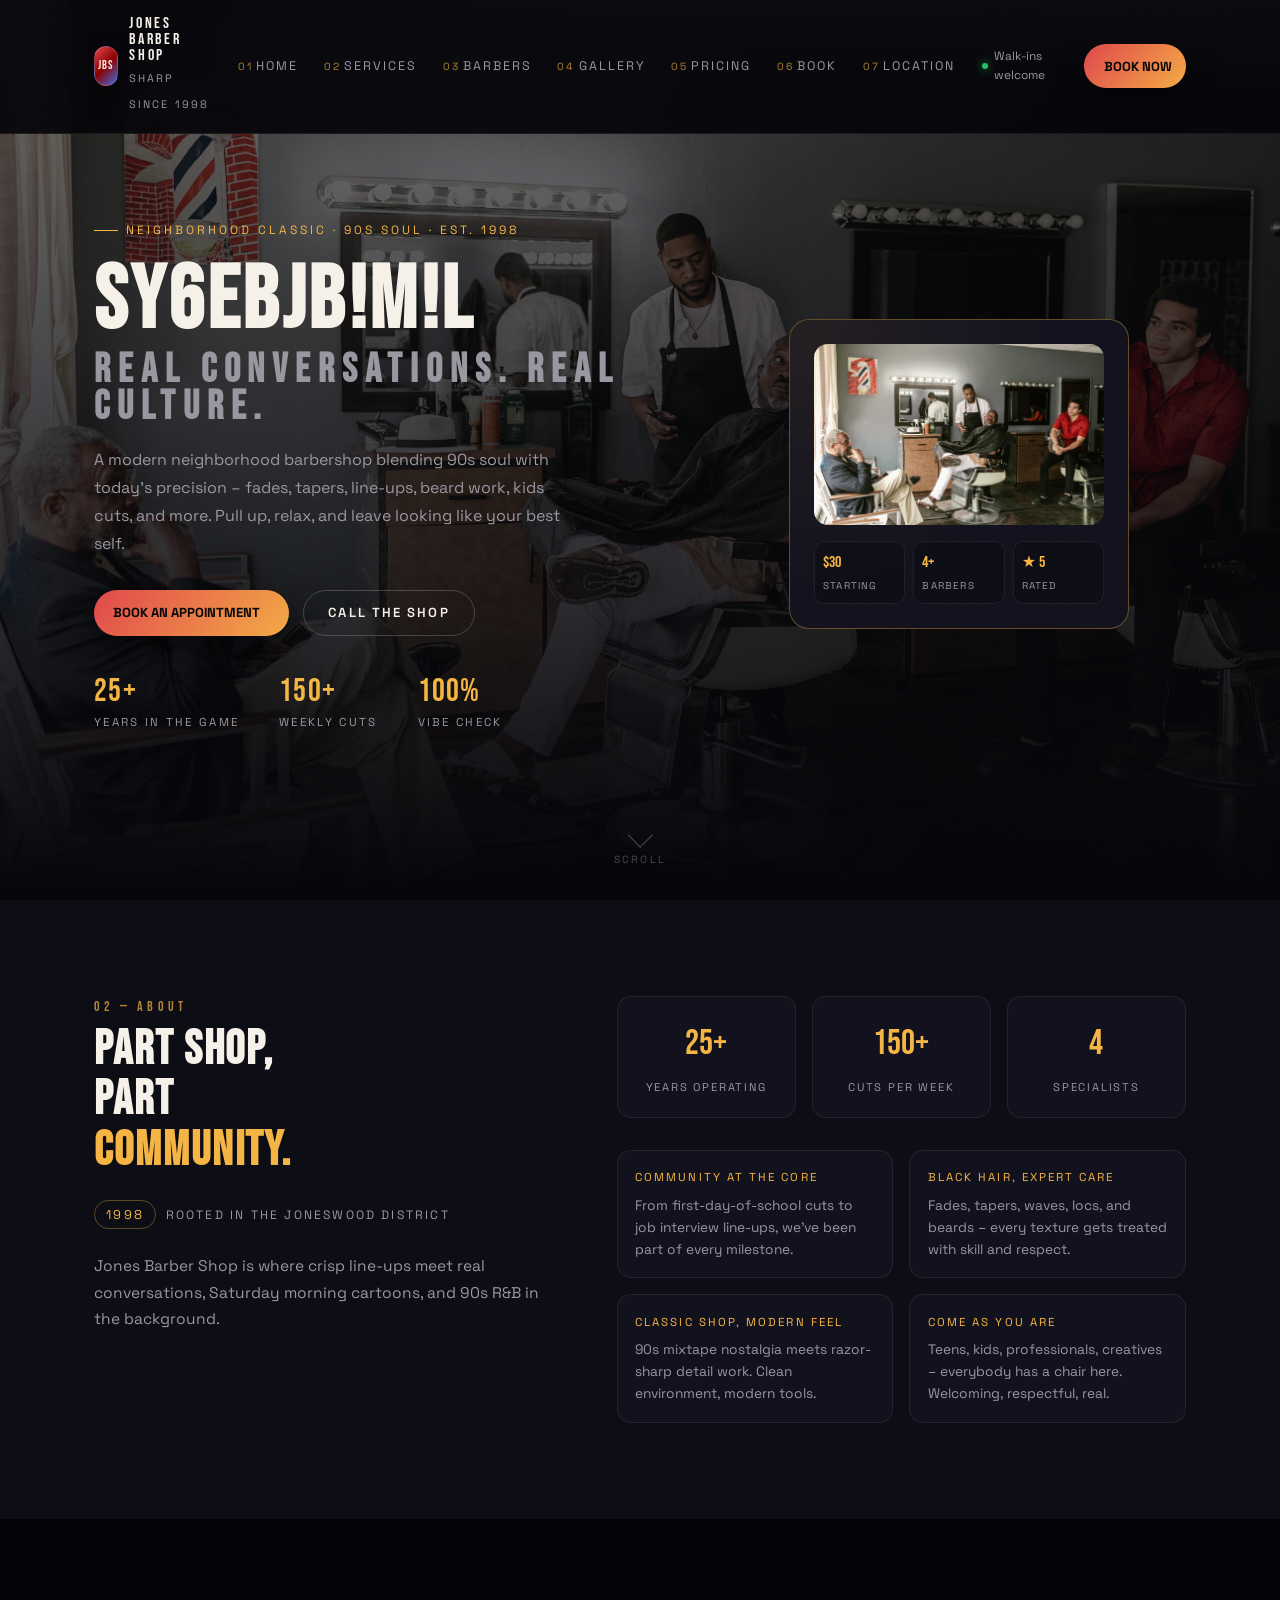
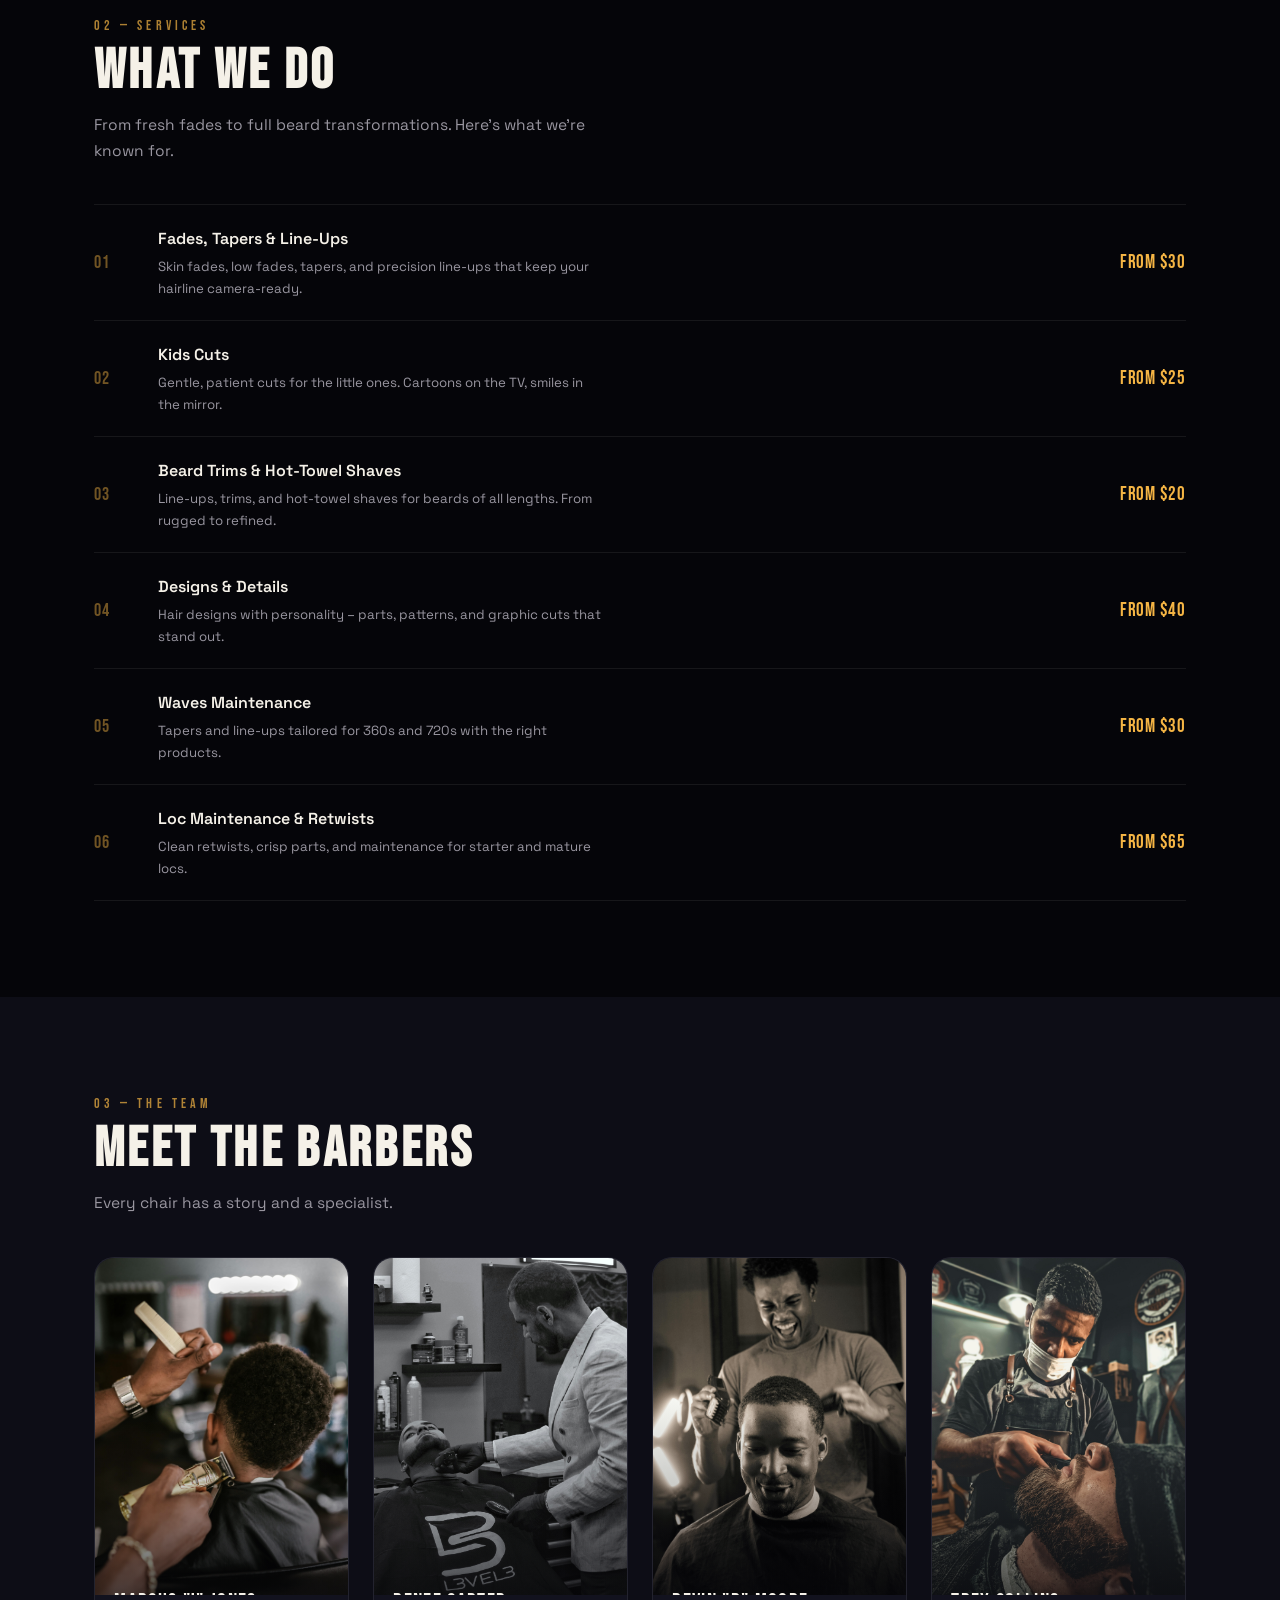
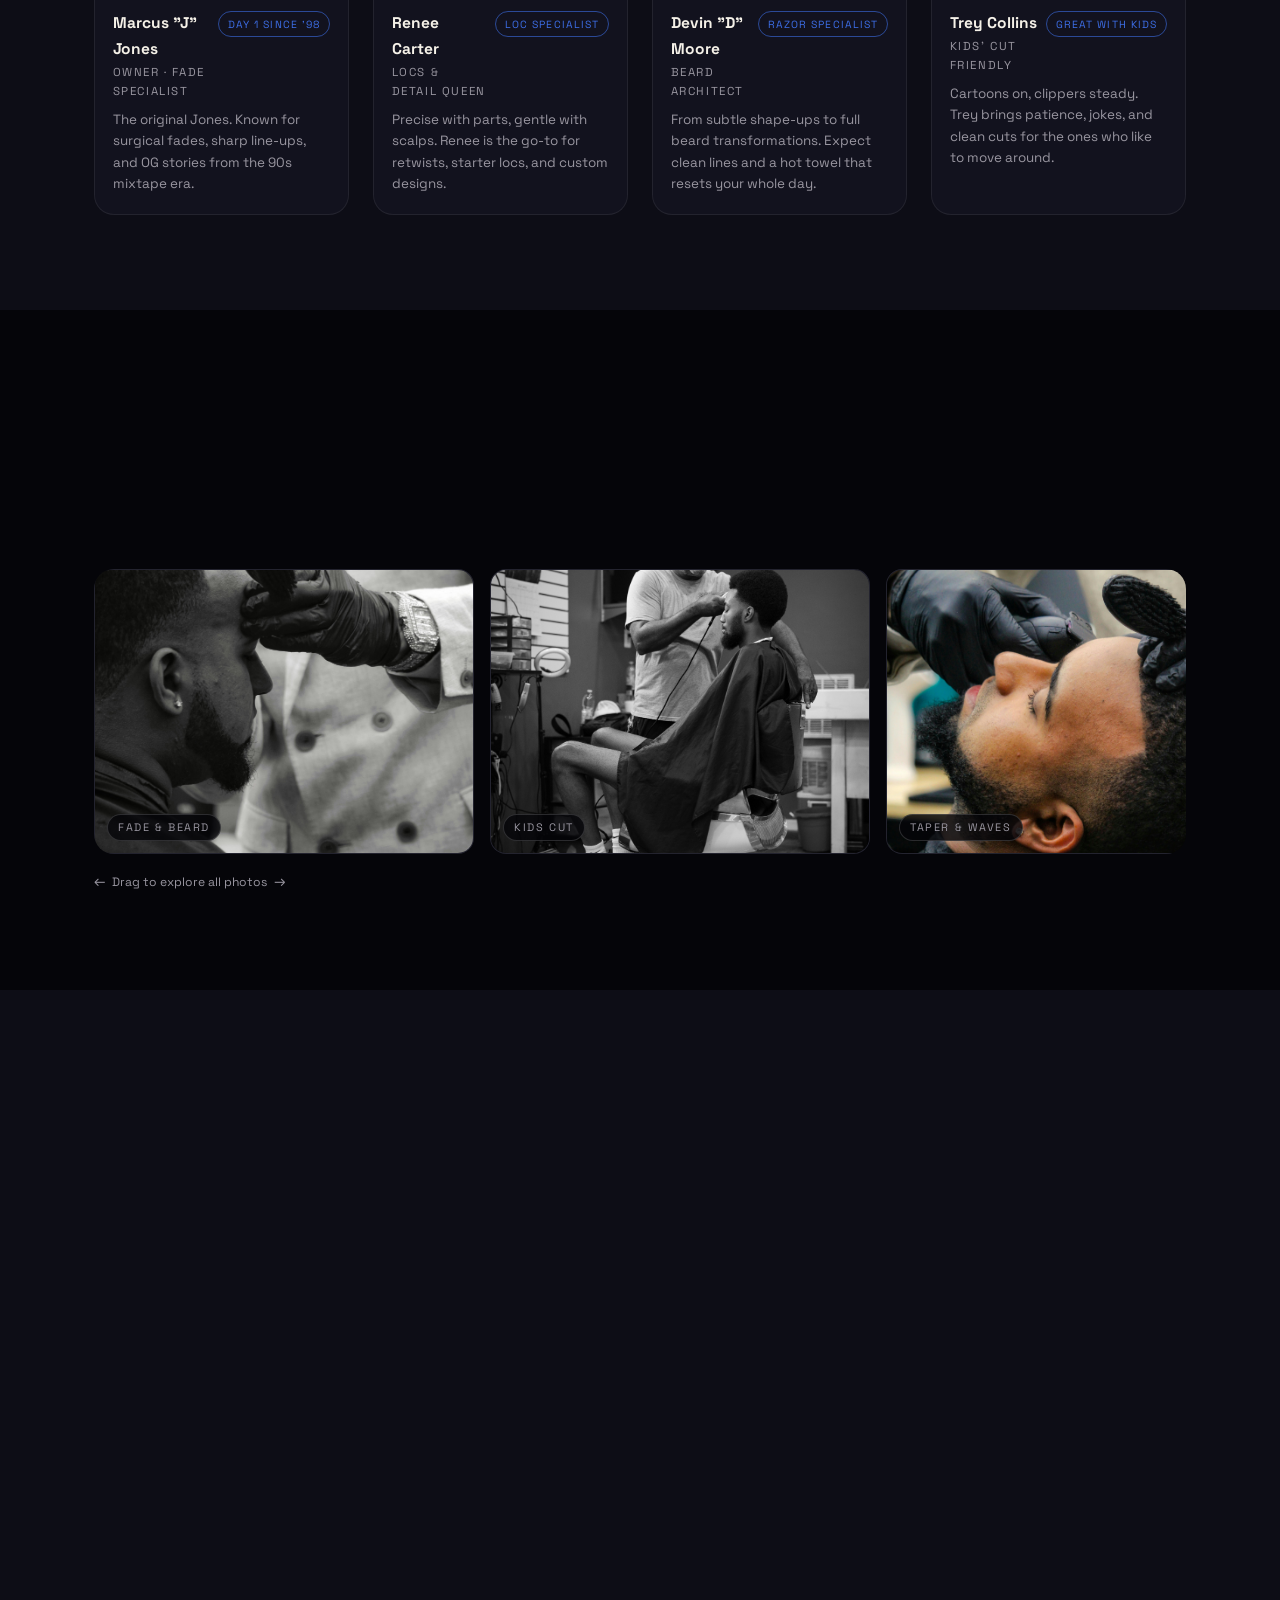
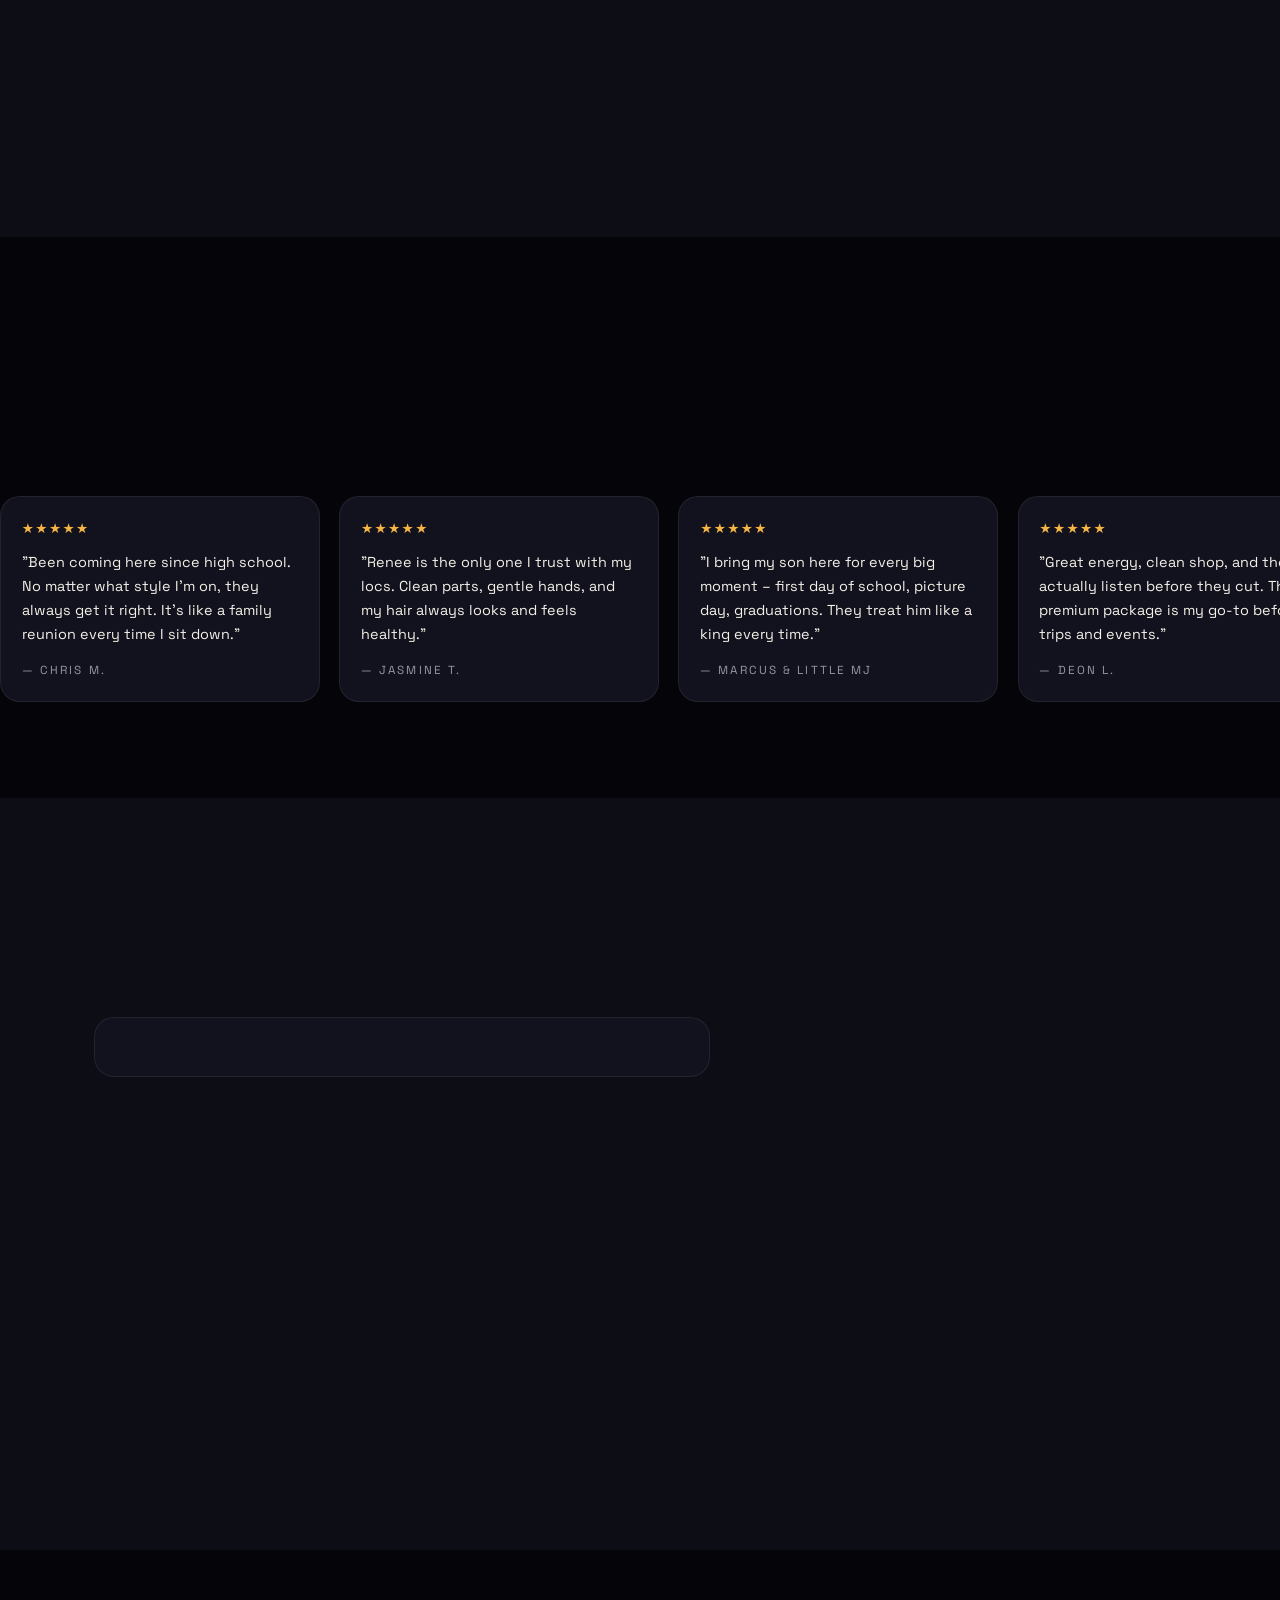
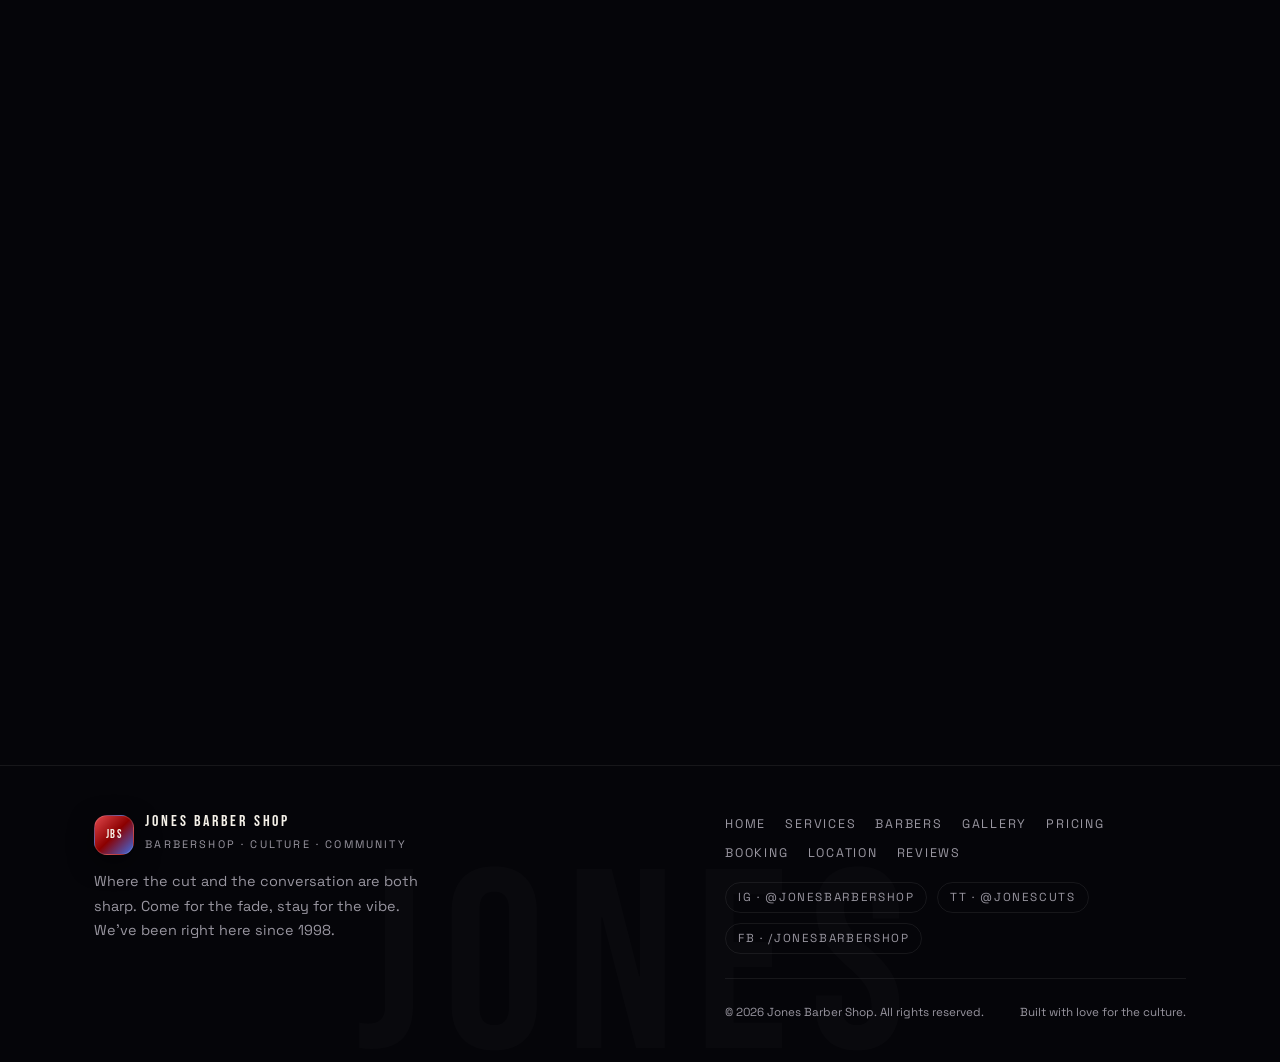
==== commit 0fbc068c: "fix(booking): point widget data-api-url to deployed VPS API" ====
--- a/index.html
+++ b/index.html
@@ -2382,7 +2382,7 @@
   <script
     src="./assets/booking-widget.js"
     data-container="booking-widget"
-    data-api-url="http://localhost:3000"
+    data-api-url="http://74.208.9.49:3001"
     data-service-id="cmp4e8n600004nocrj81r59y6"
     data-location-id="cmp4e8n570002nocre1fi7bvk"
     data-staff-member-id=""
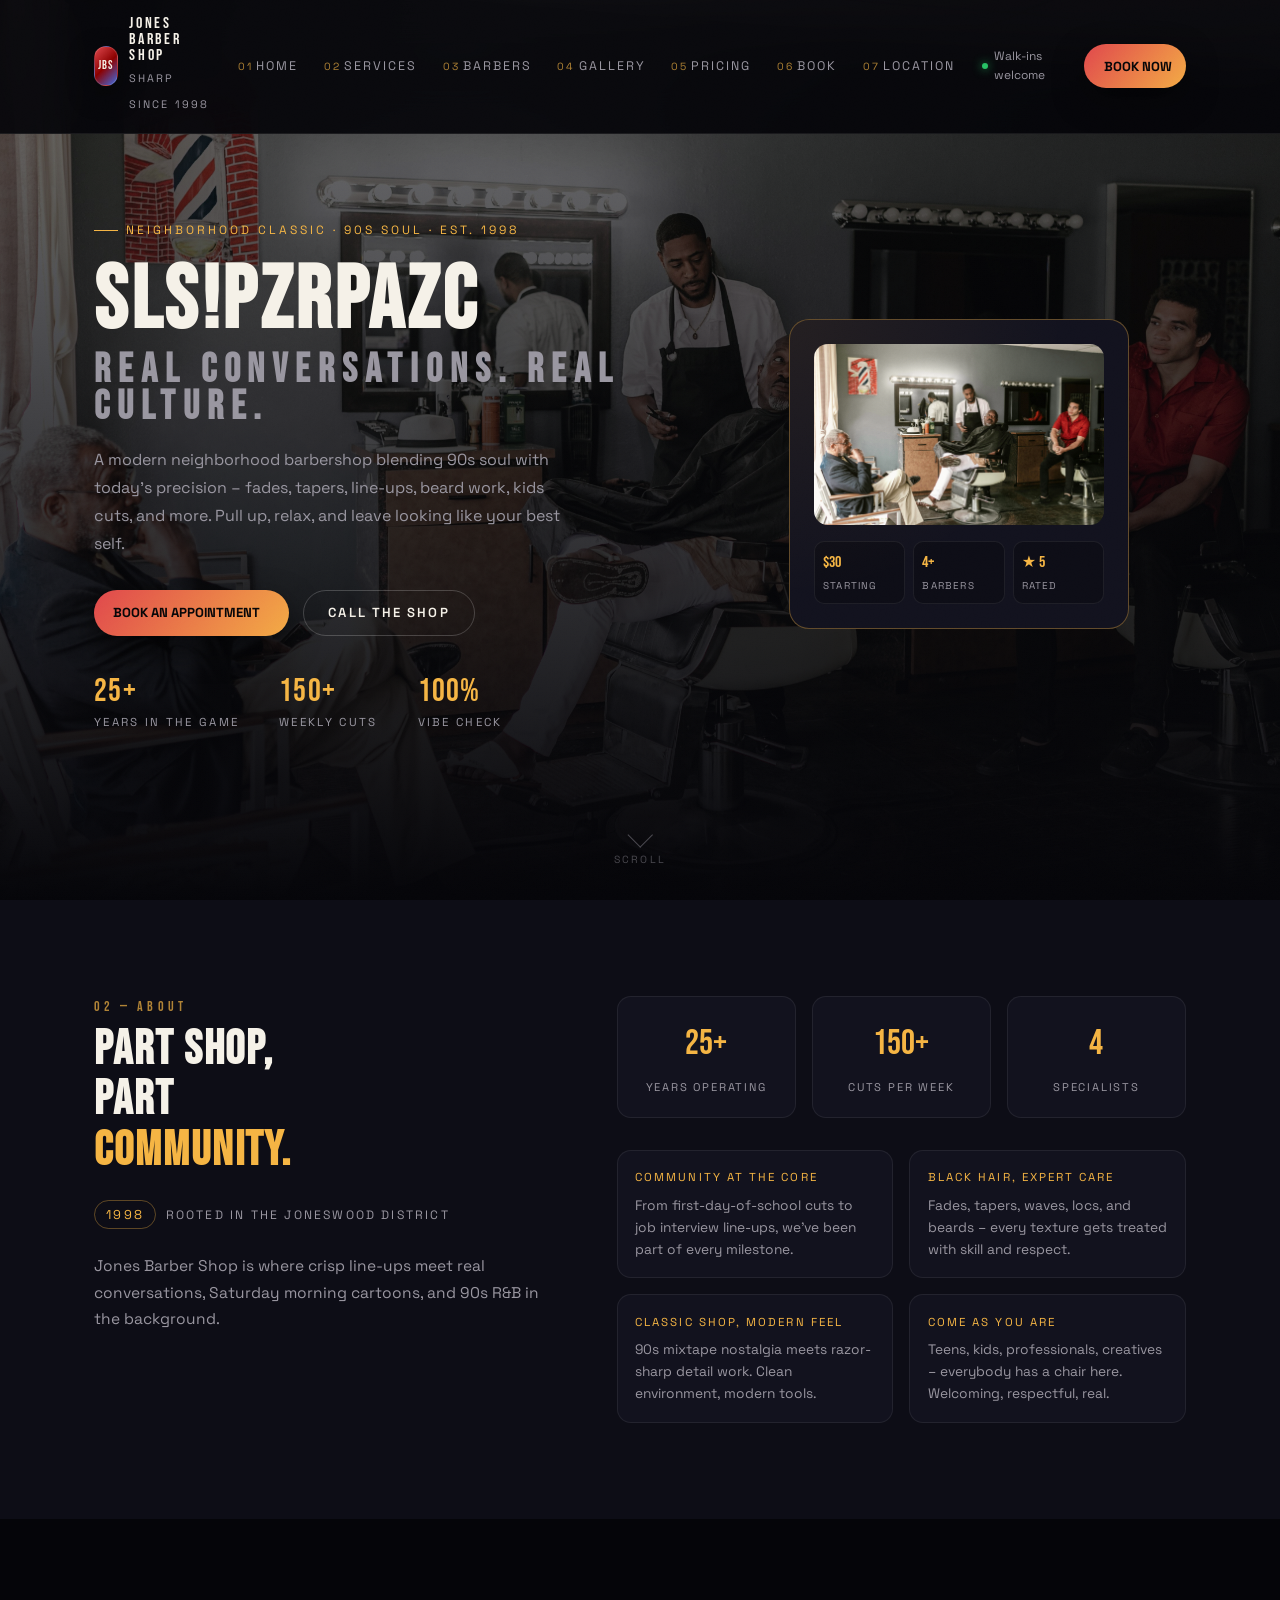
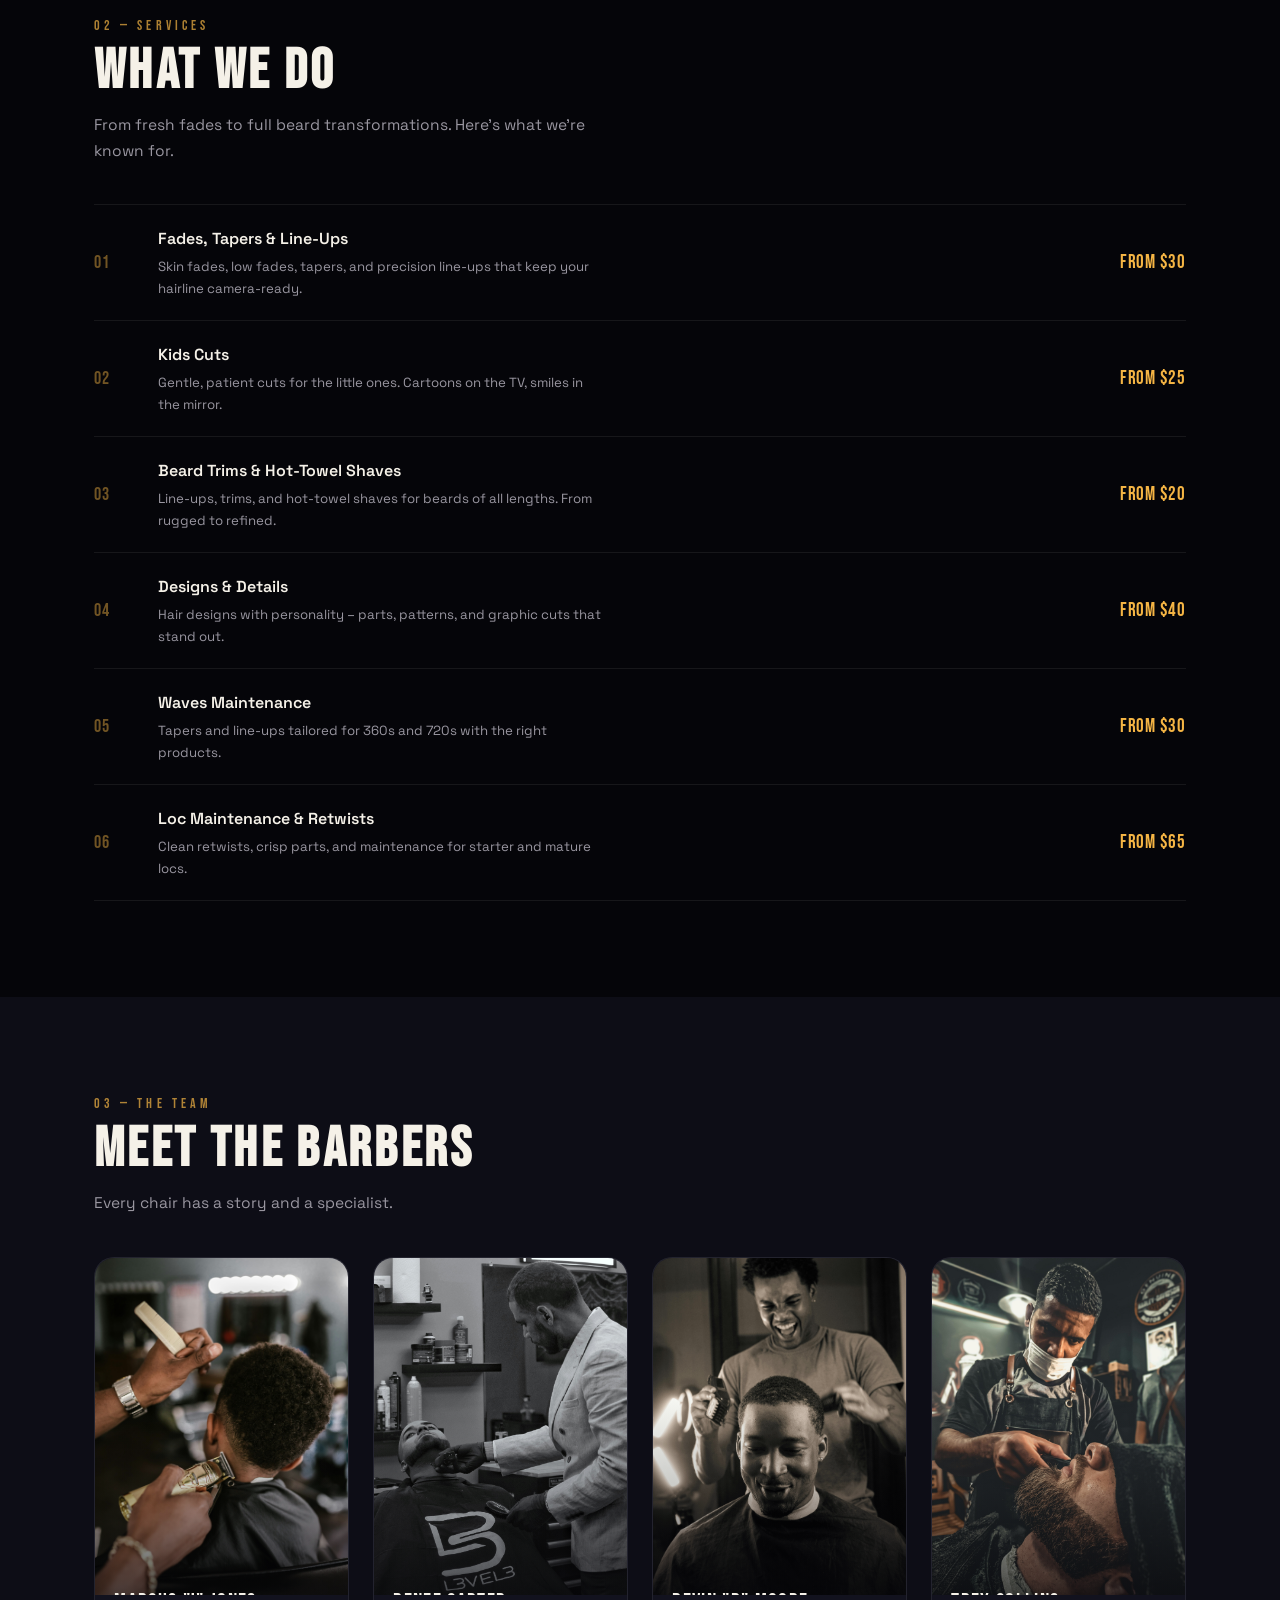
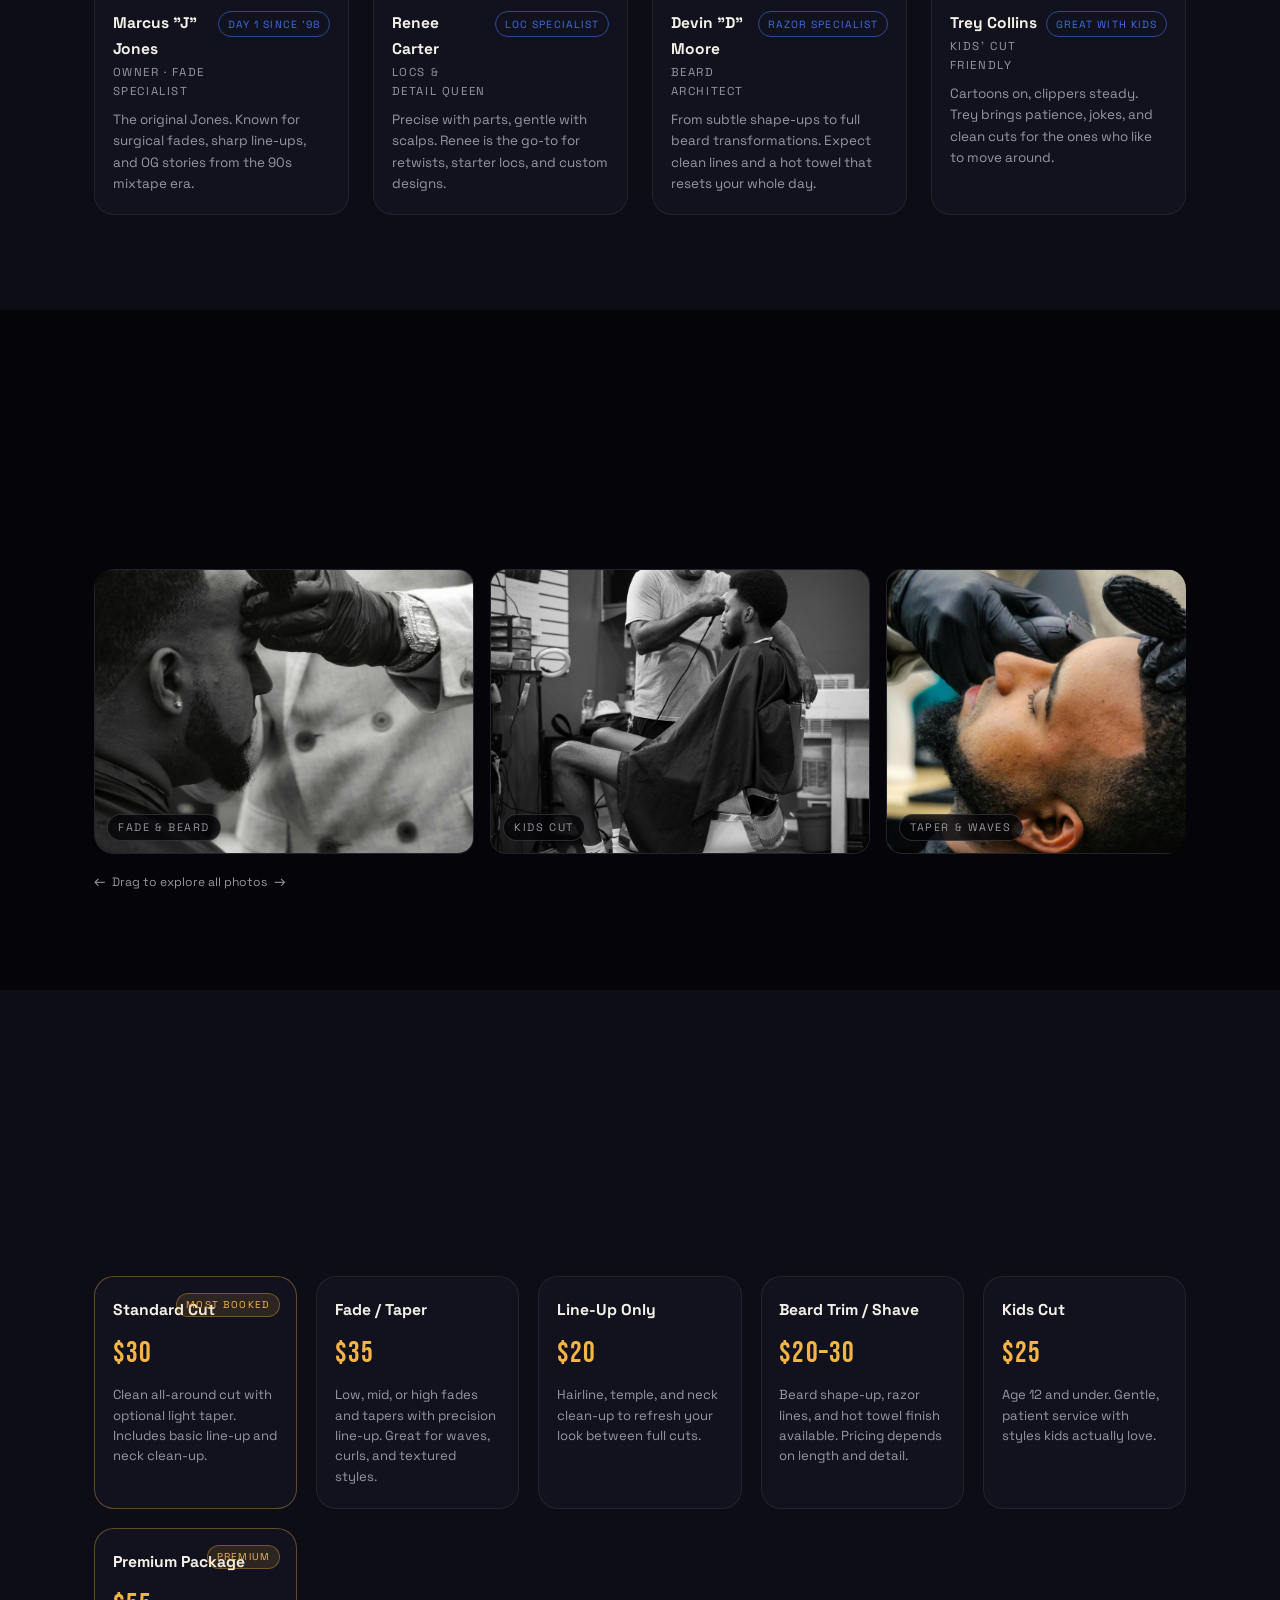
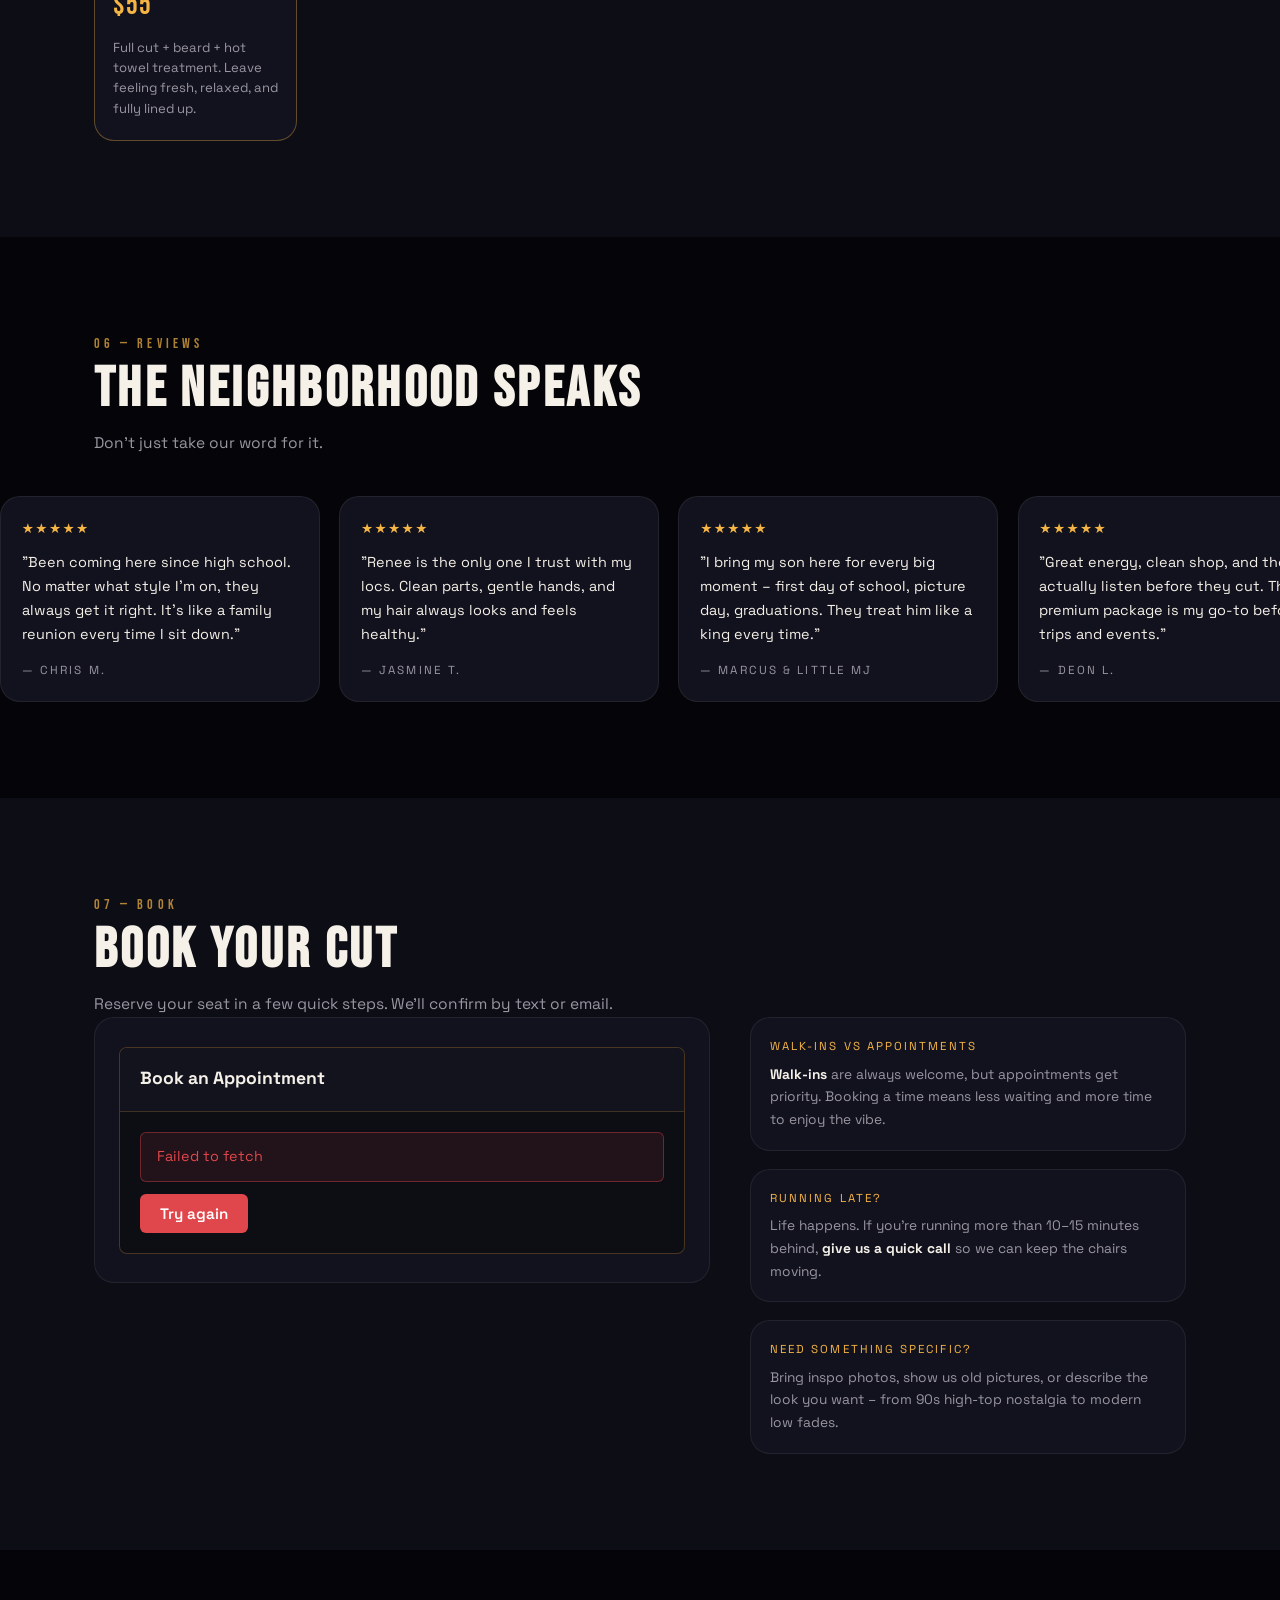
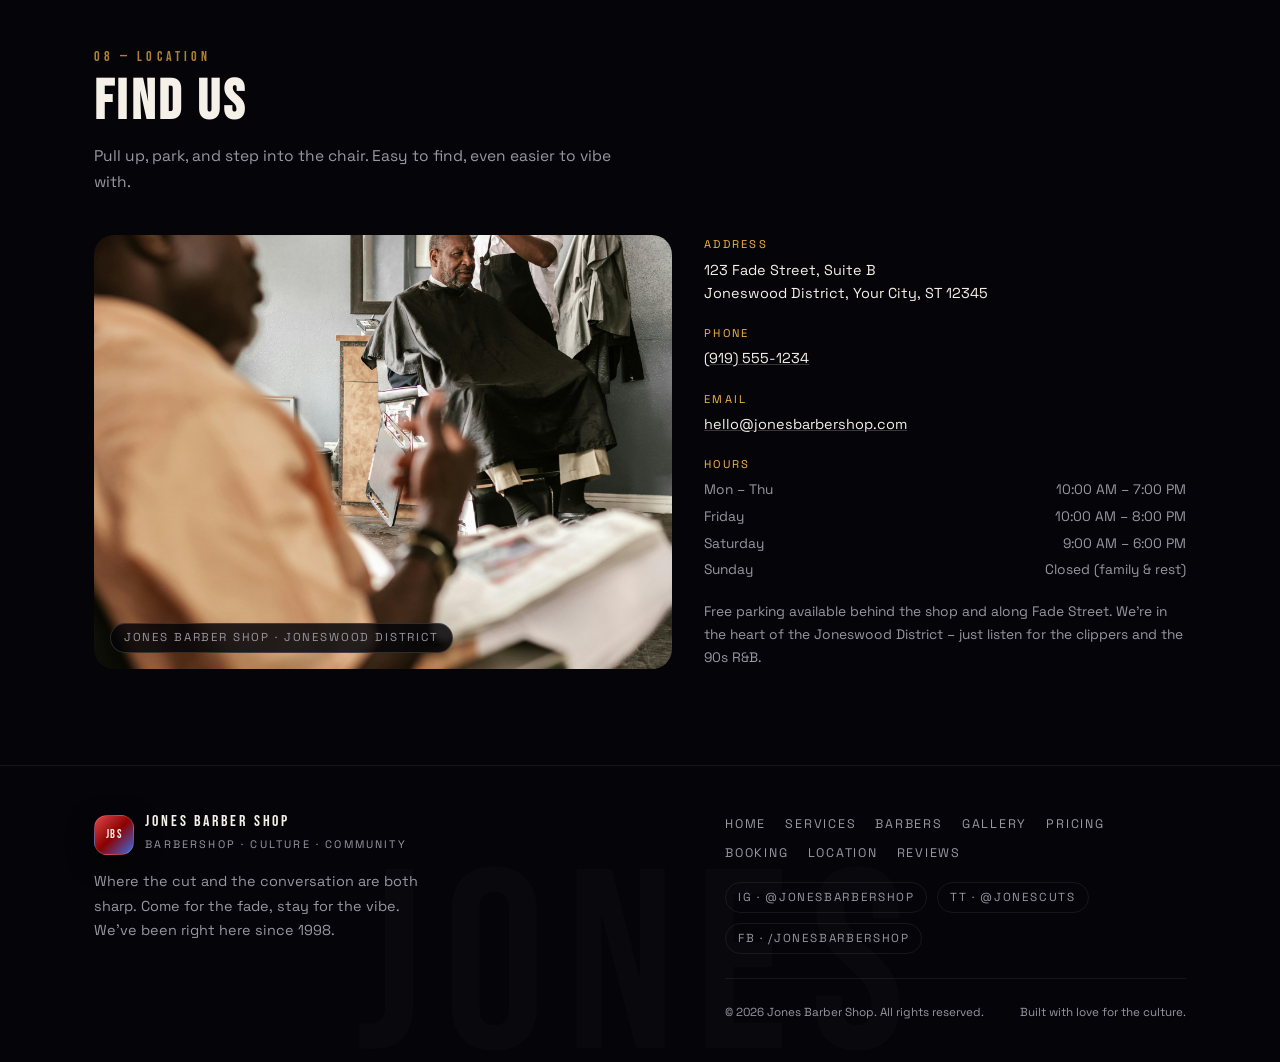
==== commit 2975d62c: "fix(booking): rebuild widget bundle, add offline fallback, restore VPS API URL - Rebuilt booking-wid" ====
--- a/index.html
+++ b/index.html
@@ -1129,6 +1129,19 @@
       border: 1px solid var(--color-border);
       border-radius: var(--radius-lg);
       padding: 1.8rem 1.5rem;
+    }
+    .bw-fallback {
+      padding: 2rem 1.5rem;
+      color: var(--color-muted);
+      font-size: 0.95rem;
+      line-height: 1.6;
+    }
+    .bw-fallback a {
+      color: var(--color-gold);
+      text-decoration: none;
+    }
+    #booking-widget:has(.bw-root) .bw-fallback {
+      display: none;
     }
     .form-steps-indicator {
       display: flex;
@@ -1912,10 +1925,12 @@
         </div>
 
         <div class="booking-inner">
-          <div
-            id="booking-widget"
-            class="form-card"
-          ></div>
+          <div id="booking-widget" class="form-card">
+            <div class="bw-fallback">
+              <p>Online booking is loading&hellip;</p>
+              <p>To book now, call <a href="tel:+19195551234">(919) 555-1234</a> or walk in.</p>
+            </div>
+          </div>
 
           <aside class="booking-sidebar" aria-label="Booking information" data-reveal data-reveal-delay="2">
             <div class="booking-tip">
@@ -2378,13 +2393,13 @@
     .bw-countdown.bw-countdown--ok { color: #f5b544; }
   </style>
 
-  <!-- Booking widget — run `cd booking-platform && npx prisma db seed` to get real IDs -->
+  <!-- Booking widget — production: data-api-url="http://74.208.9.49:3001" with prod IDs -->
   <script
     src="./assets/booking-widget.js"
     data-container="booking-widget"
     data-api-url="http://74.208.9.49:3001"
-    data-service-id="cmp4e8n600004nocrj81r59y6"
-    data-location-id="cmp4e8n570002nocre1fi7bvk"
+    data-service-id="cmpdi5j490004mcj3fdta732c"
+    data-location-id="cmpdi5j3z0002mcj329edkdxa"
     data-staff-member-id=""
   ></script>
 </body>
--- a/assets/booking-widget.css
+++ b/assets/booking-widget.css
@@ -1 +1,22 @@
+/* Dark-theme overrides — site uses #12121e surface, light defaults are invisible */
+.bw-root { background: transparent; color: #e8e8f0; border-color: rgba(255,255,255,0.1); }
+.bw-header { background: #1a1a2a; border-bottom-color: rgba(255,255,255,0.07); }
+.bw-header h2 { color: #e8e8f0; }
+.bw-header p { color: #9090a8; }
+.bw-loading { color: #9090a8; }
+.bw-error { background: rgba(192,57,43,0.12); border-color: rgba(192,57,43,0.4); color: #f08080; }
+.bw-slot { background: #1a1a2a; border-color: rgba(255,255,255,0.12); color: #e8e8f0; }
+.bw-slot:hover { background: rgba(74,144,226,0.15); border-color: #4a90e2; }
+.bw-form-group label { color: #b0b0c8; }
+.bw-form-group input, .bw-form-group textarea { background: #12121e; border-color: rgba(255,255,255,0.15); color: #e8e8f0; }
+.bw-btn--secondary { background: #2a2a3e; color: #e8e8f0; }
+.bw-btn--secondary:hover:not(:disabled) { background: #3a3a52; }
+.bw-date-nav button { background: #1a1a2a; border-color: rgba(255,255,255,0.15); color: #e8e8f0; }
+.bw-date-nav button:hover { background: #2a2a3e; }
+.bw-date-nav span { color: #e8e8f0; }
+.bw-summary { background: rgba(74,144,226,0.1); border-bottom-color: rgba(74,144,226,0.2); color: #8ab4e8; }
+.bw-no-slots { color: #9090a8; }
+.bw-confirmed h3 { color: #e8e8f0; }
+.bw-confirmed p { color: #9090a8; }
+
 .bw-root{font-family:-apple-system,BlinkMacSystemFont,Segoe UI,sans-serif;font-size:16px;color:#1a1a1a;max-width:480px;border:1px solid #e0e0e0;border-radius:8px;overflow:hidden}.bw-header{background:#f8f8f8;padding:16px 20px;border-bottom:1px solid #e0e0e0}.bw-header h2{margin:0 0 2px;font-size:1.1rem}.bw-header p{margin:0;font-size:.85rem;color:#666}.bw-body{padding:20px}.bw-date-nav{display:flex;align-items:center;gap:12px;margin-bottom:16px}.bw-date-nav button{background:none;border:1px solid #ccc;border-radius:4px;padding:4px 10px;cursor:pointer;font-size:1.1rem;line-height:1}.bw-date-nav button:hover{background:#f0f0f0}.bw-date-nav button:disabled{opacity:.4;cursor:default}.bw-date-nav span{flex:1;text-align:center;font-weight:600;font-size:.95rem}.bw-slots{display:grid;grid-template-columns:repeat(auto-fill,minmax(90px,1fr));gap:8px;margin-bottom:16px}.bw-slot{border:1px solid #ccc;border-radius:6px;padding:8px 4px;text-align:center;cursor:pointer;font-size:.9rem;background:#fff;transition:background .15s,border-color .15s}.bw-slot:hover{background:#f0f6ff;border-color:#4a90e2}.bw-slot.bw-slot--selected{background:#4a90e2;border-color:#4a90e2;color:#fff}.bw-no-slots{text-align:center;color:#888;padding:24px 0;font-size:.9rem}.bw-form-group{margin-bottom:14px}.bw-form-group label{display:block;font-size:.85rem;font-weight:600;margin-bottom:4px;color:#444}.bw-form-group input,.bw-form-group textarea{width:100%;box-sizing:border-box;border:1px solid #ccc;border-radius:6px;padding:8px 10px;font-size:.95rem;font-family:inherit}.bw-form-group input:focus,.bw-form-group textarea:focus{outline:none;border-color:#4a90e2}.bw-countdown{font-size:.85rem;color:#c0392b;margin-bottom:12px;font-weight:600}.bw-countdown.bw-countdown--ok{color:#27ae60}.bw-btn{display:inline-block;padding:10px 20px;border:none;border-radius:6px;font-size:.95rem;font-family:inherit;cursor:pointer;font-weight:600;transition:opacity .15s}.bw-btn:disabled{opacity:.5;cursor:default}.bw-btn--primary{background:#4a90e2;color:#fff}.bw-btn--primary:hover:not(:disabled){background:#357abd}.bw-btn--secondary{background:#eee;color:#333;margin-left:8px}.bw-btn--secondary:hover:not(:disabled){background:#ddd}.bw-confirmed{text-align:center;padding:24px 0}.bw-confirmed .bw-check{font-size:2.5rem;margin-bottom:8px}.bw-confirmed h3{margin:0 0 8px}.bw-confirmed p{color:#555;font-size:.9rem;margin:4px 0}.bw-error{background:#fff5f5;border:1px solid #fcc;border-radius:6px;padding:12px 16px;margin-bottom:12px;font-size:.9rem;color:#c0392b}.bw-loading{text-align:center;padding:32px;color:#888;font-size:.9rem}.bw-summary{background:#f0f6ff;border-bottom:1px solid #cce0ff;padding:8px 20px;font-size:.85rem;color:#2c5f9e}
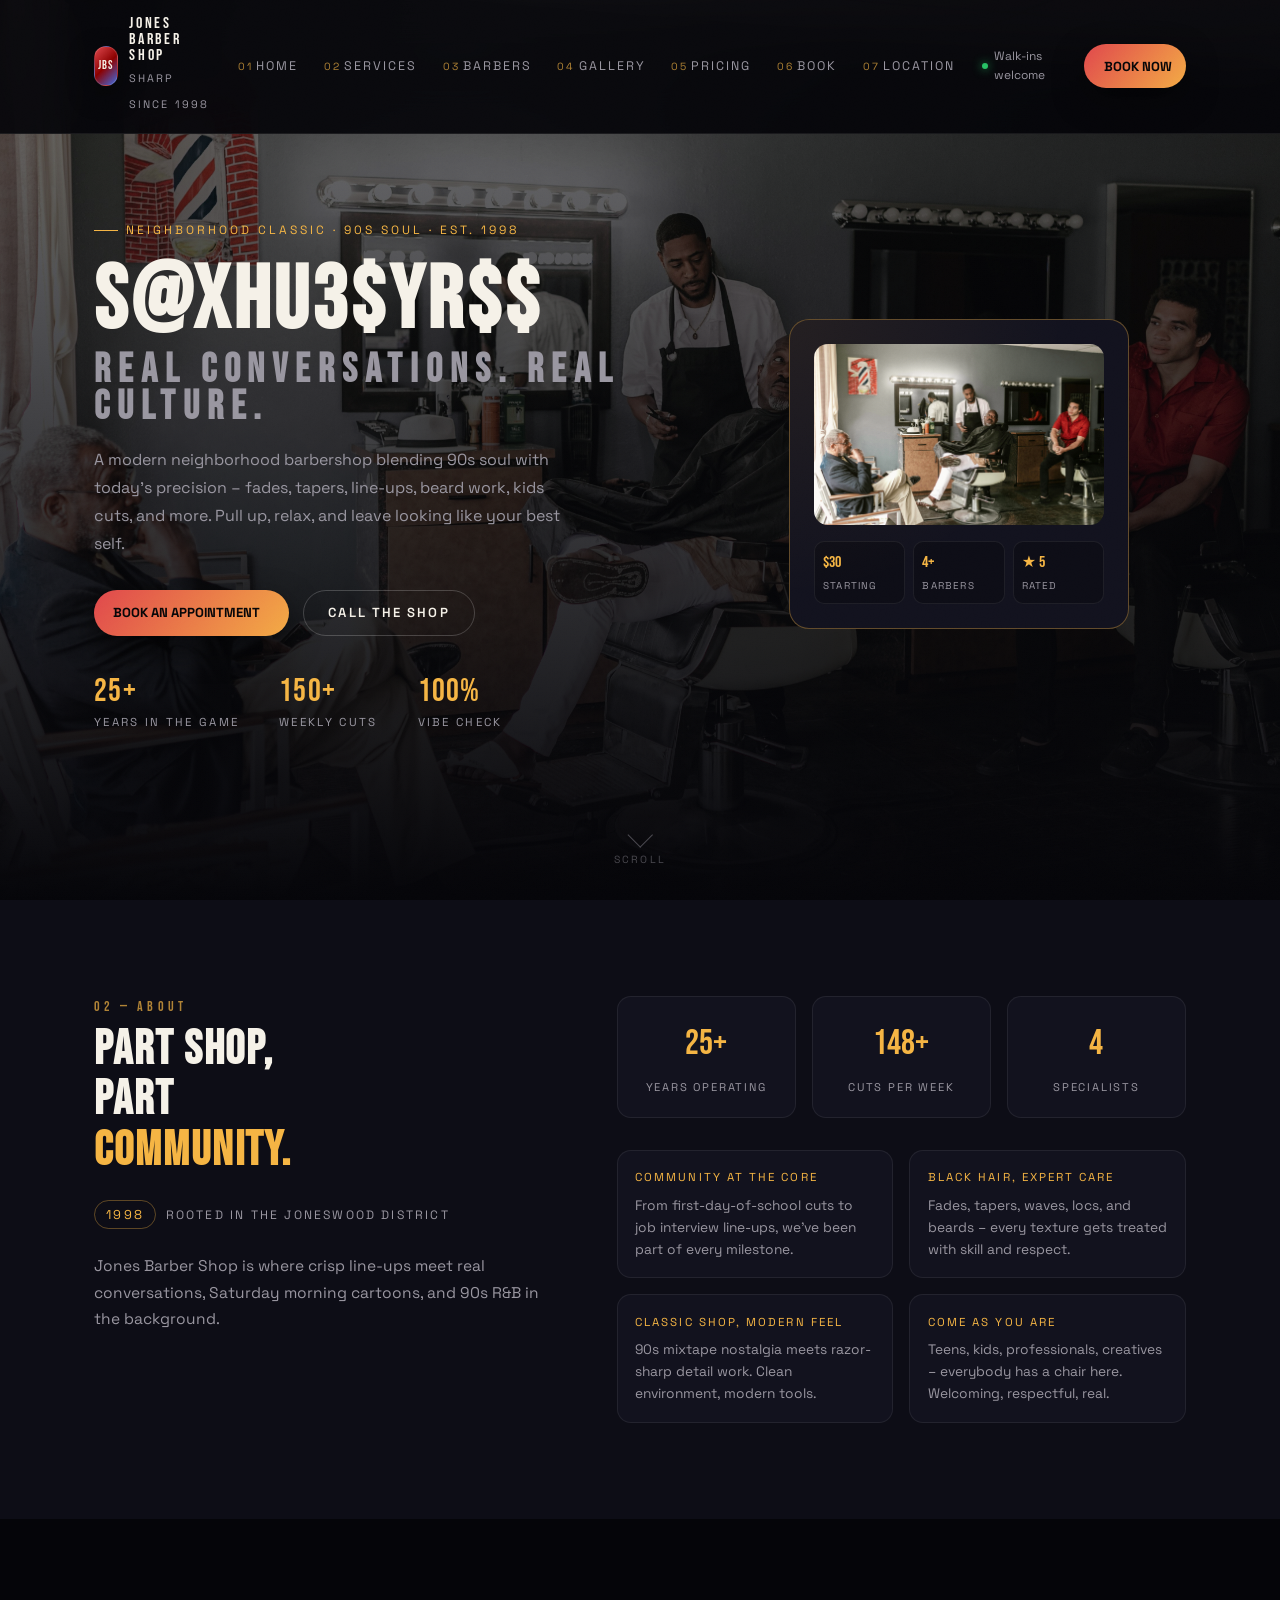
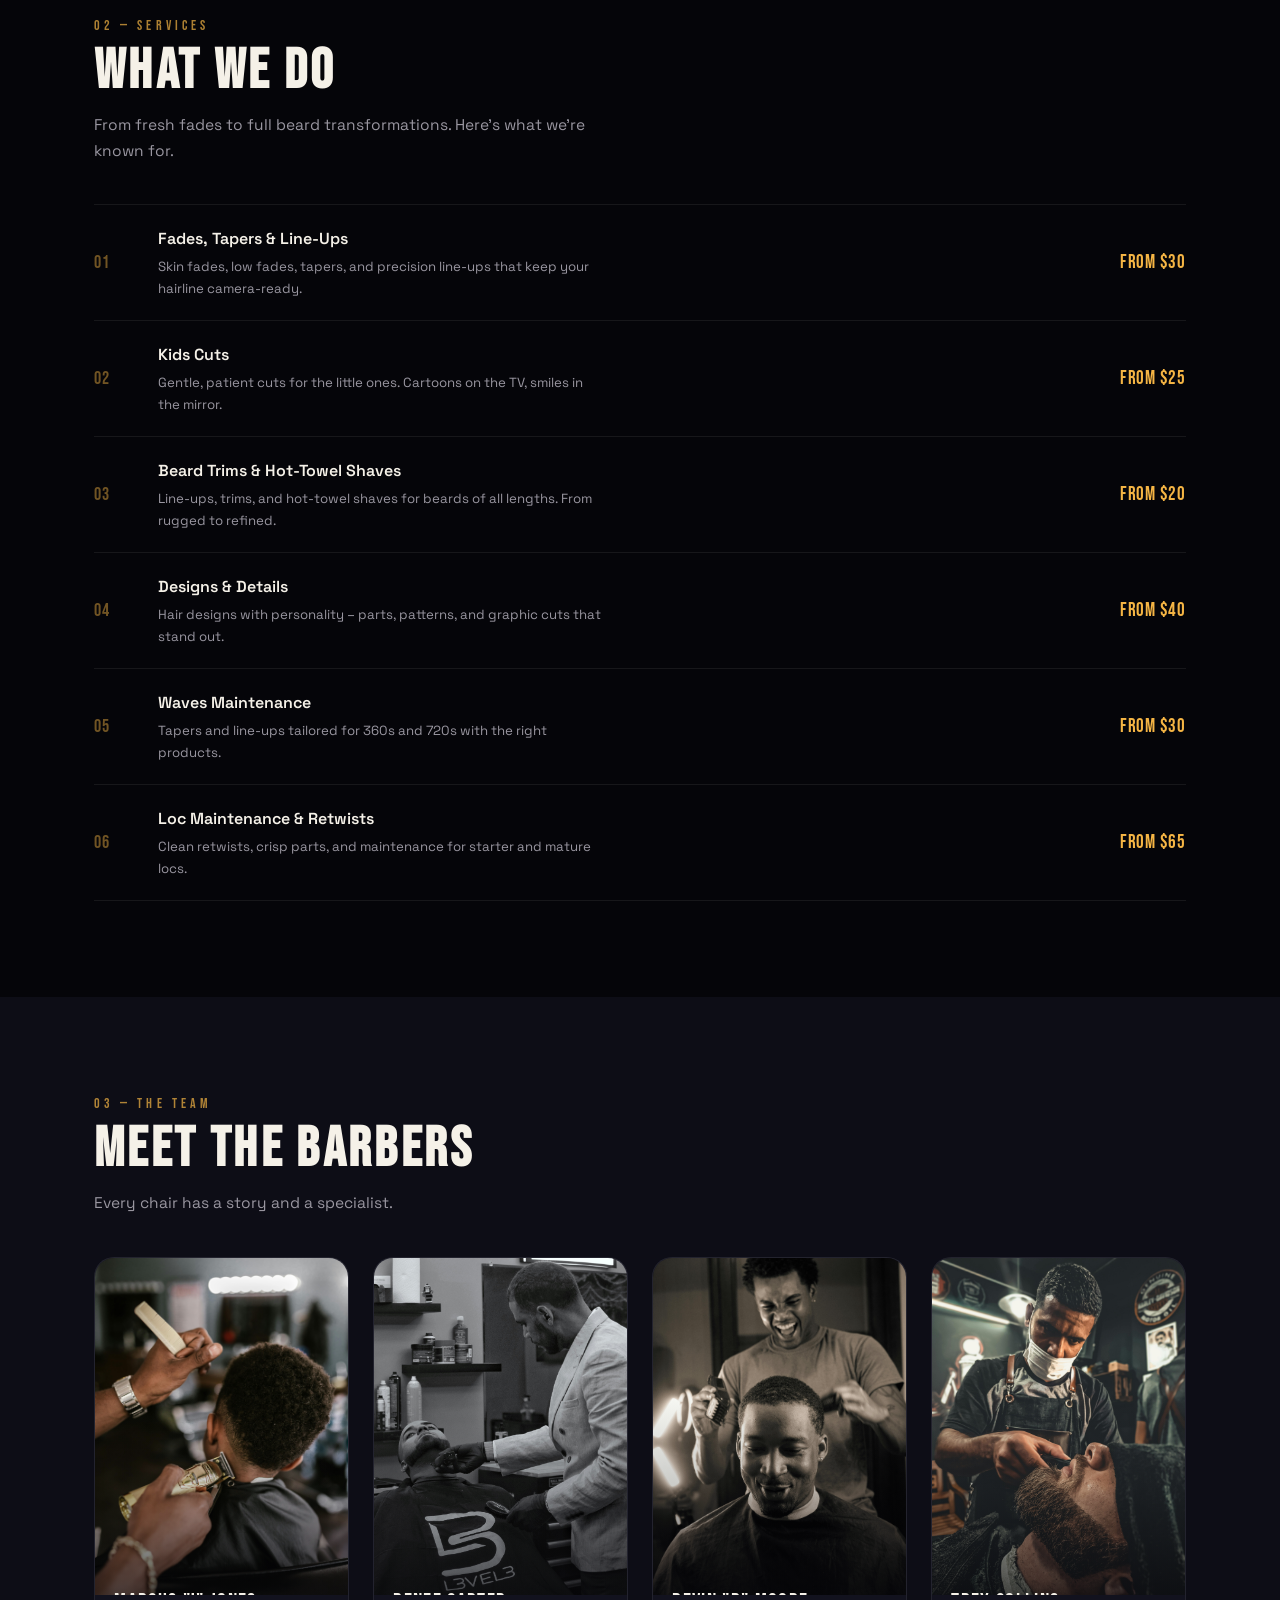
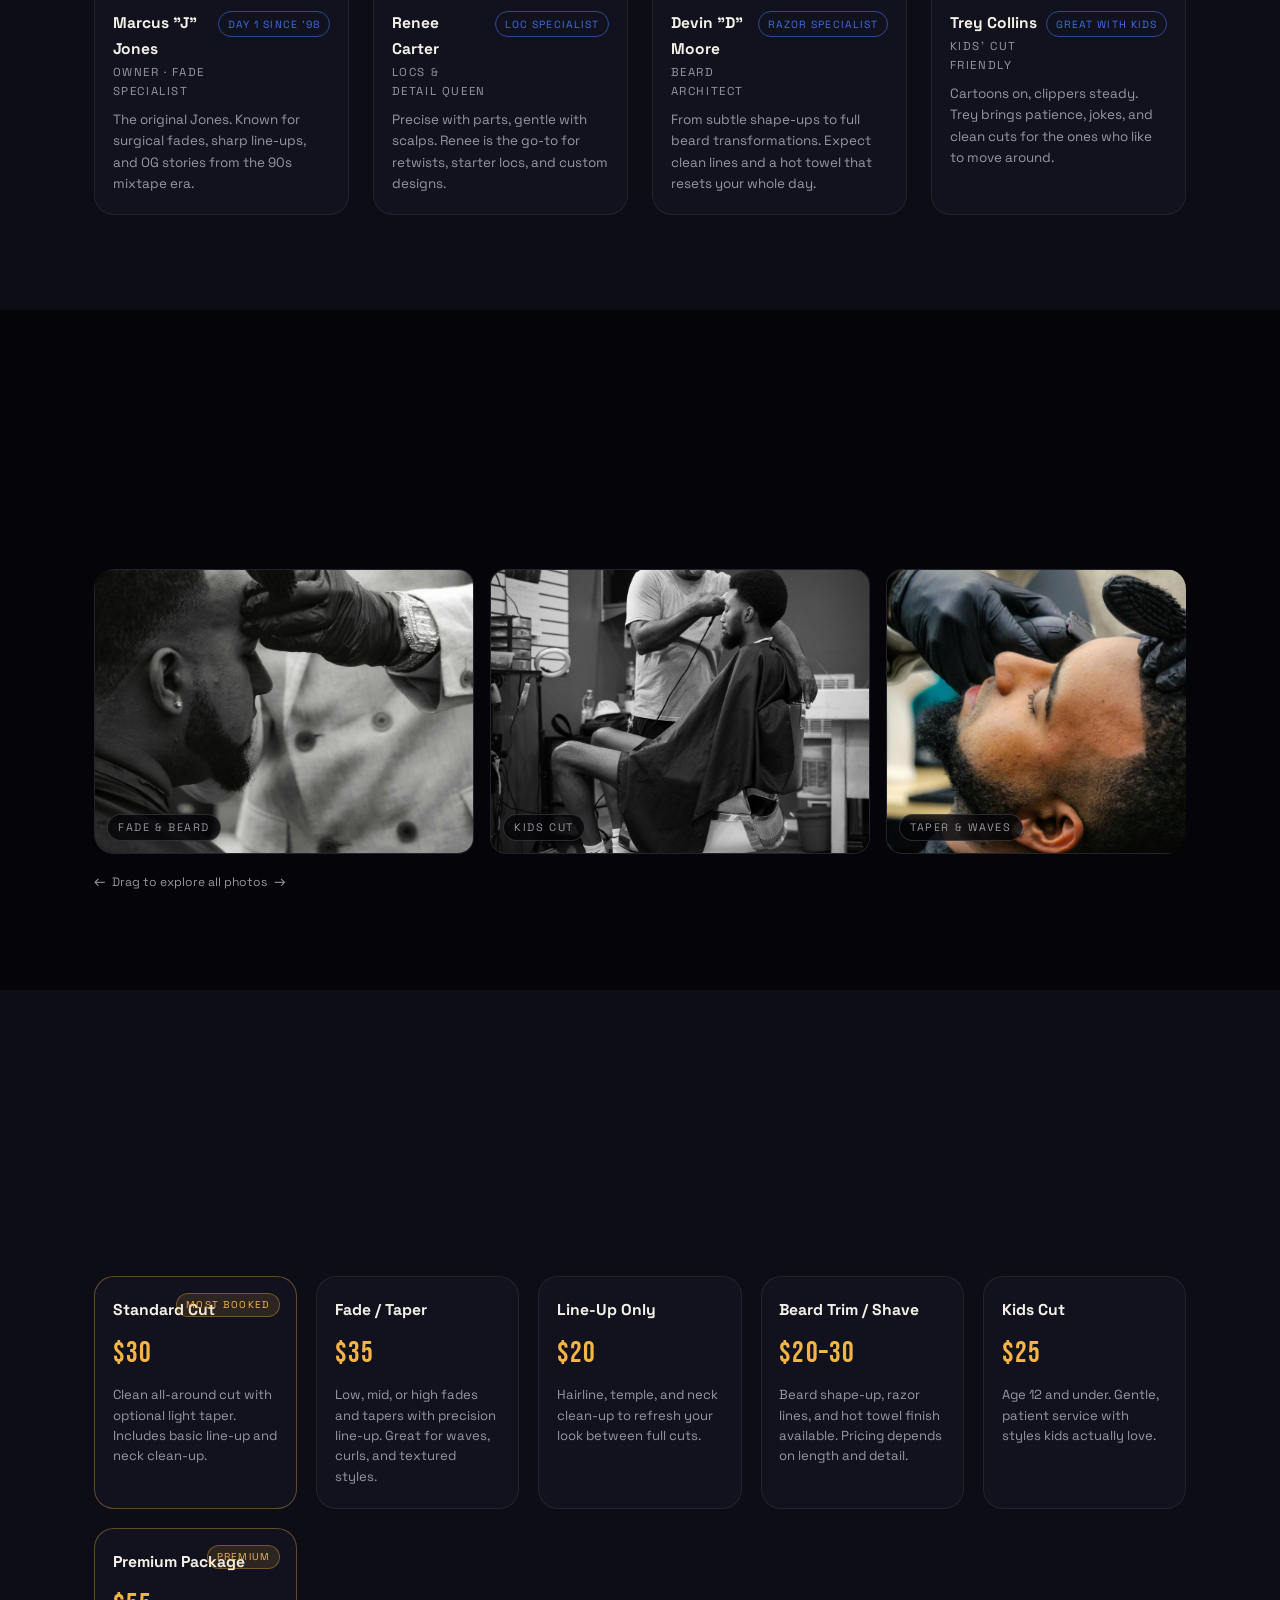
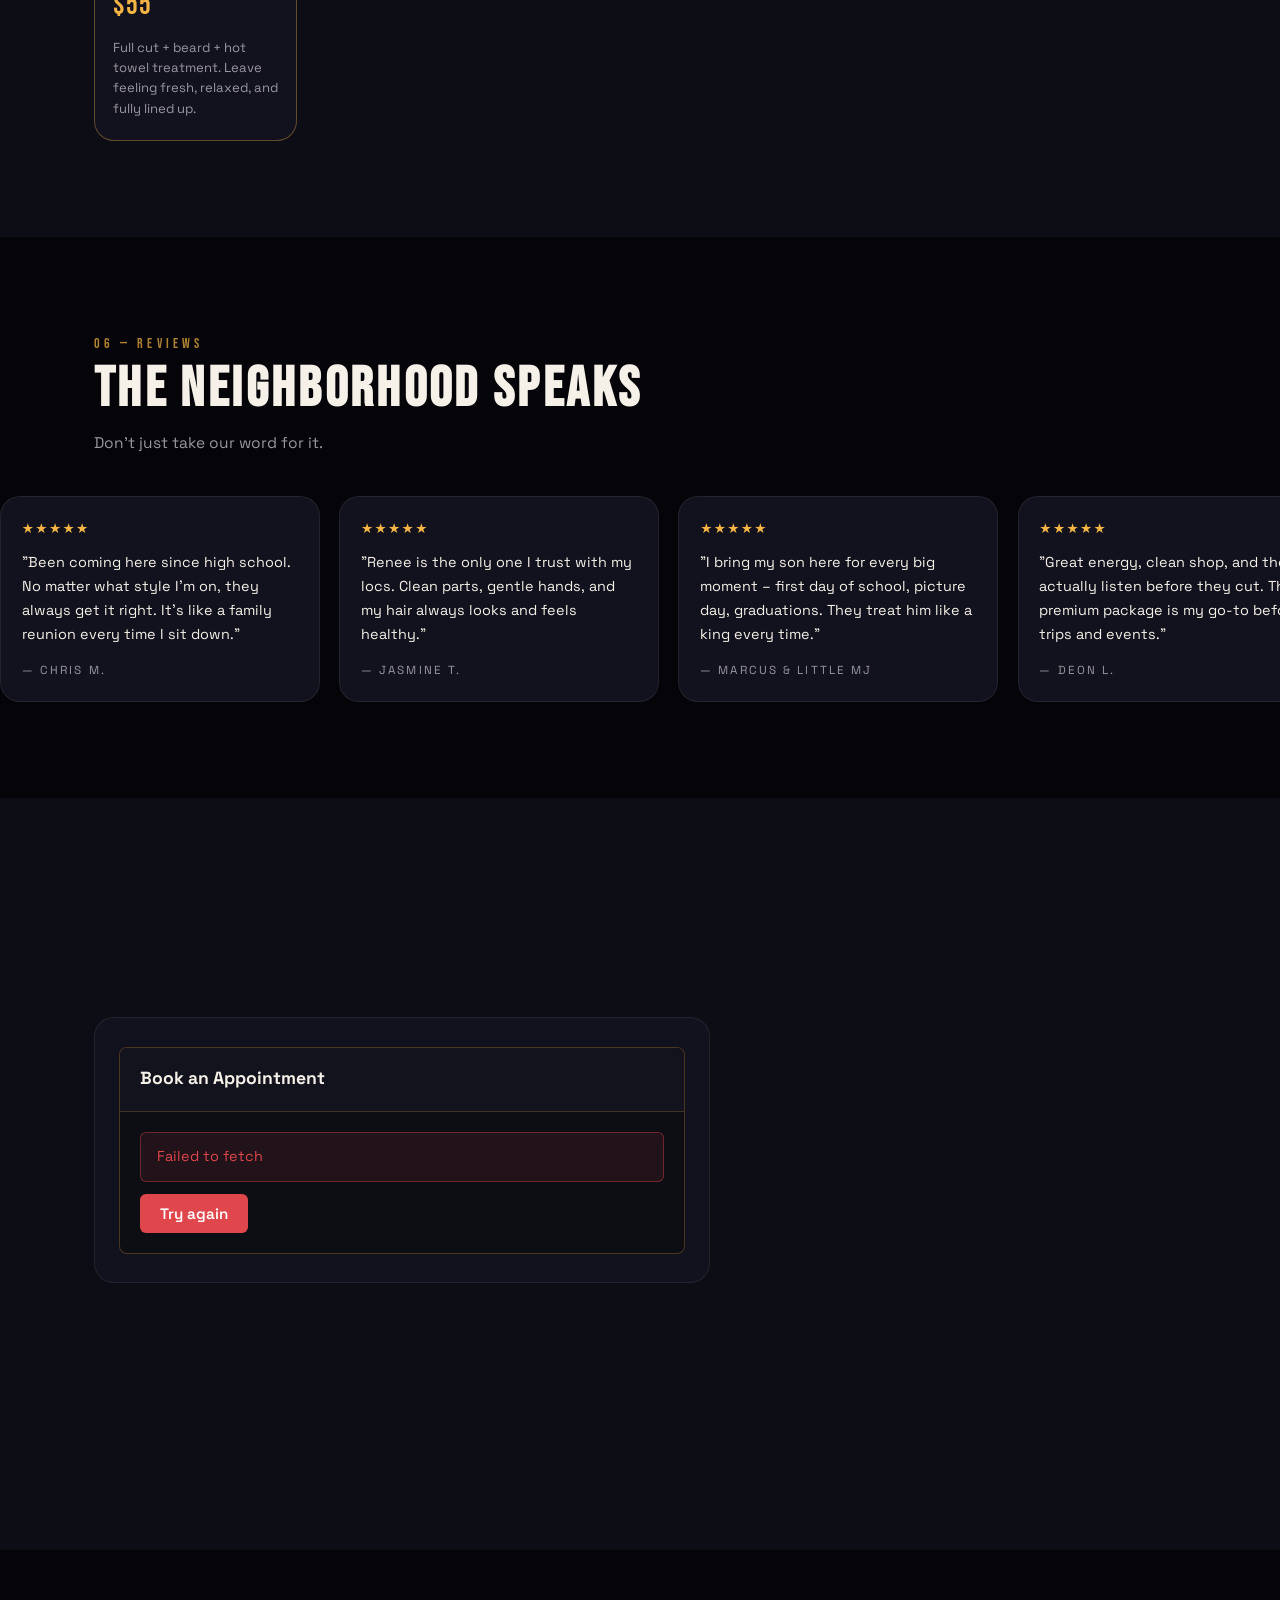
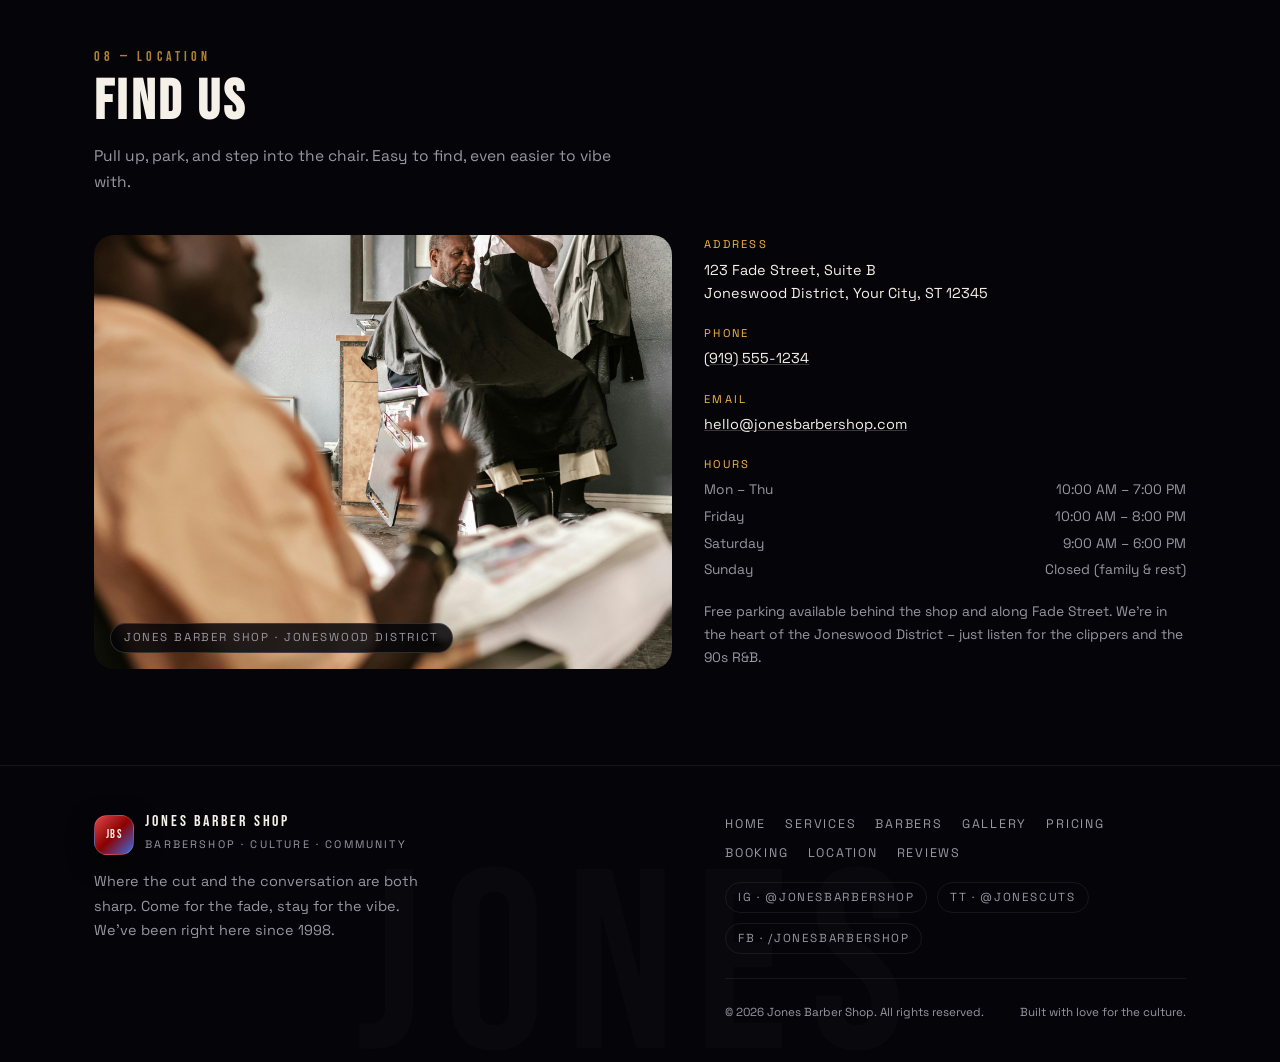
==== commit eaa2b408: "fix(booking): revert data-api-url to localhost:3000 for local dev" ====
--- a/index.html
+++ b/index.html
@@ -2397,7 +2397,7 @@
   <script
     src="./assets/booking-widget.js"
     data-container="booking-widget"
-    data-api-url="http://74.208.9.49:3001"
+    data-api-url="http://localhost:3000"
     data-service-id="cmpdi5j490004mcj3fdta732c"
     data-location-id="cmpdi5j3z0002mcj329edkdxa"
     data-staff-member-id=""
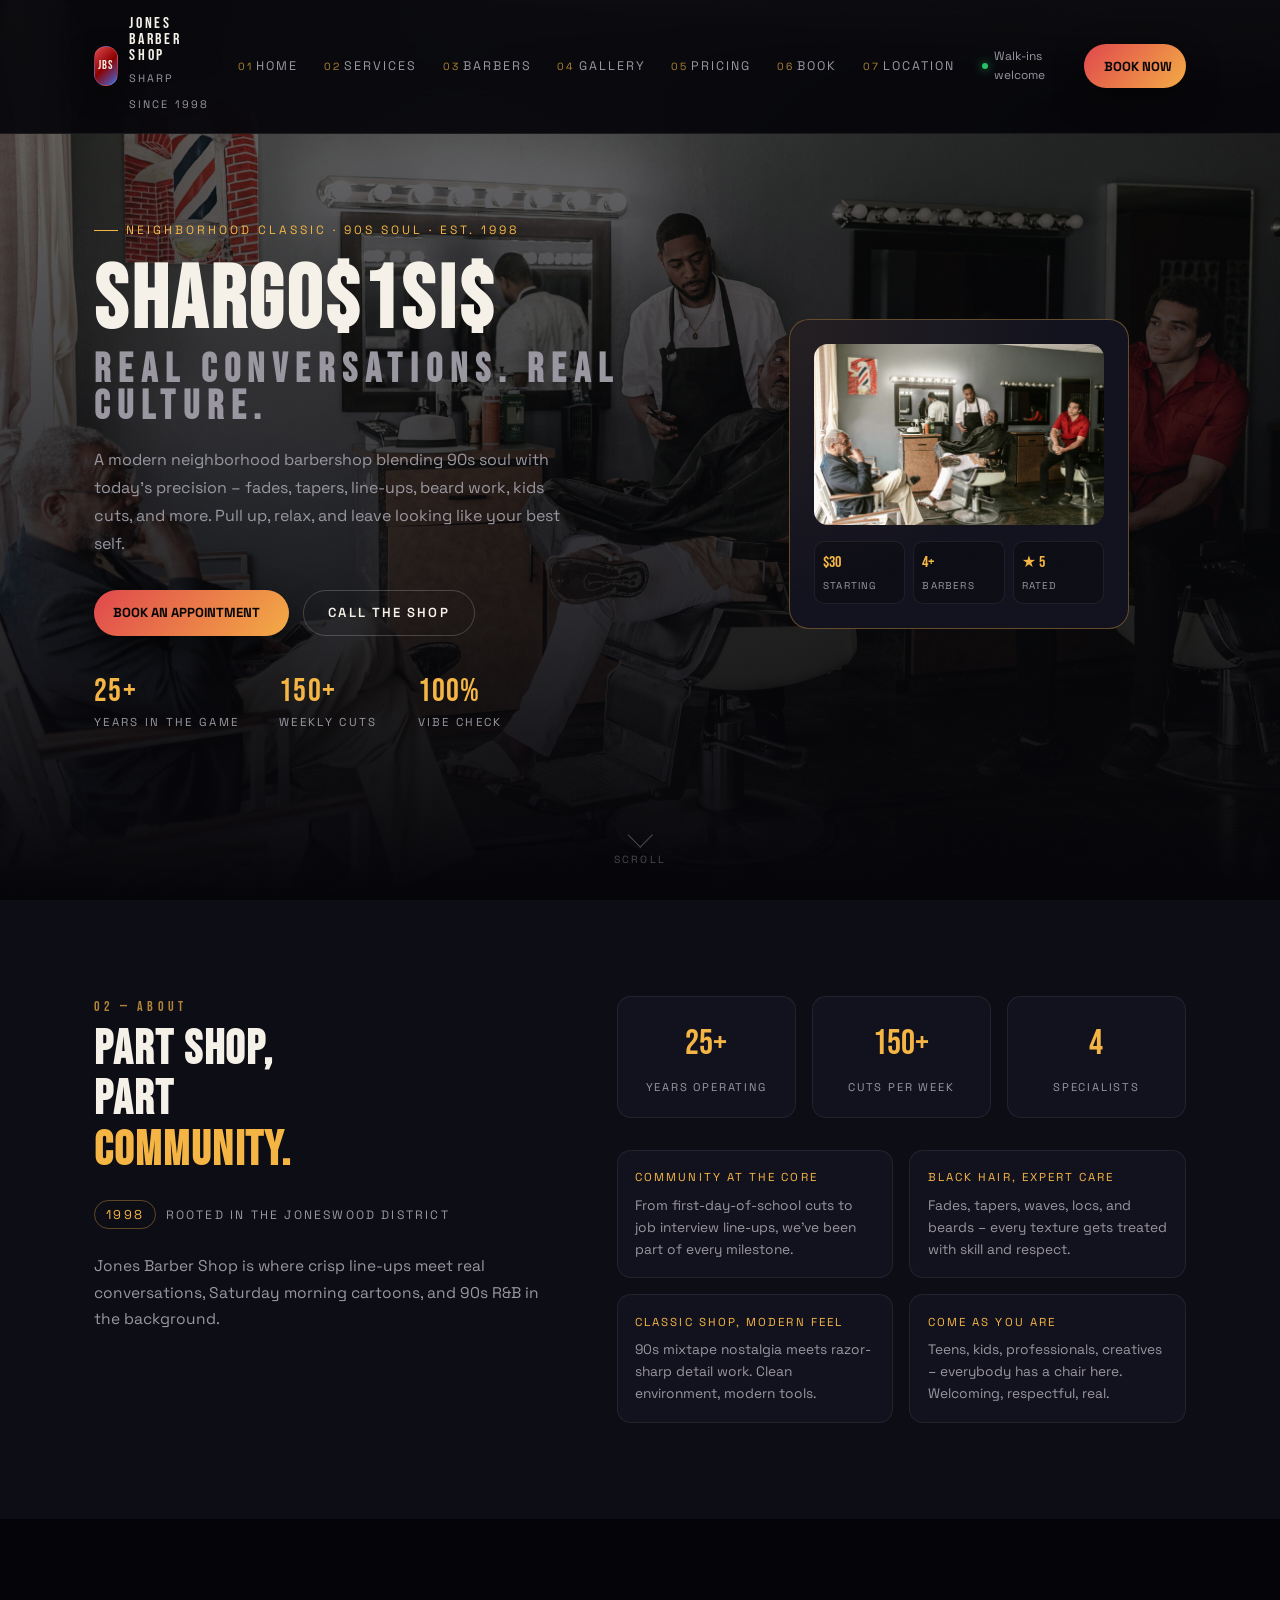
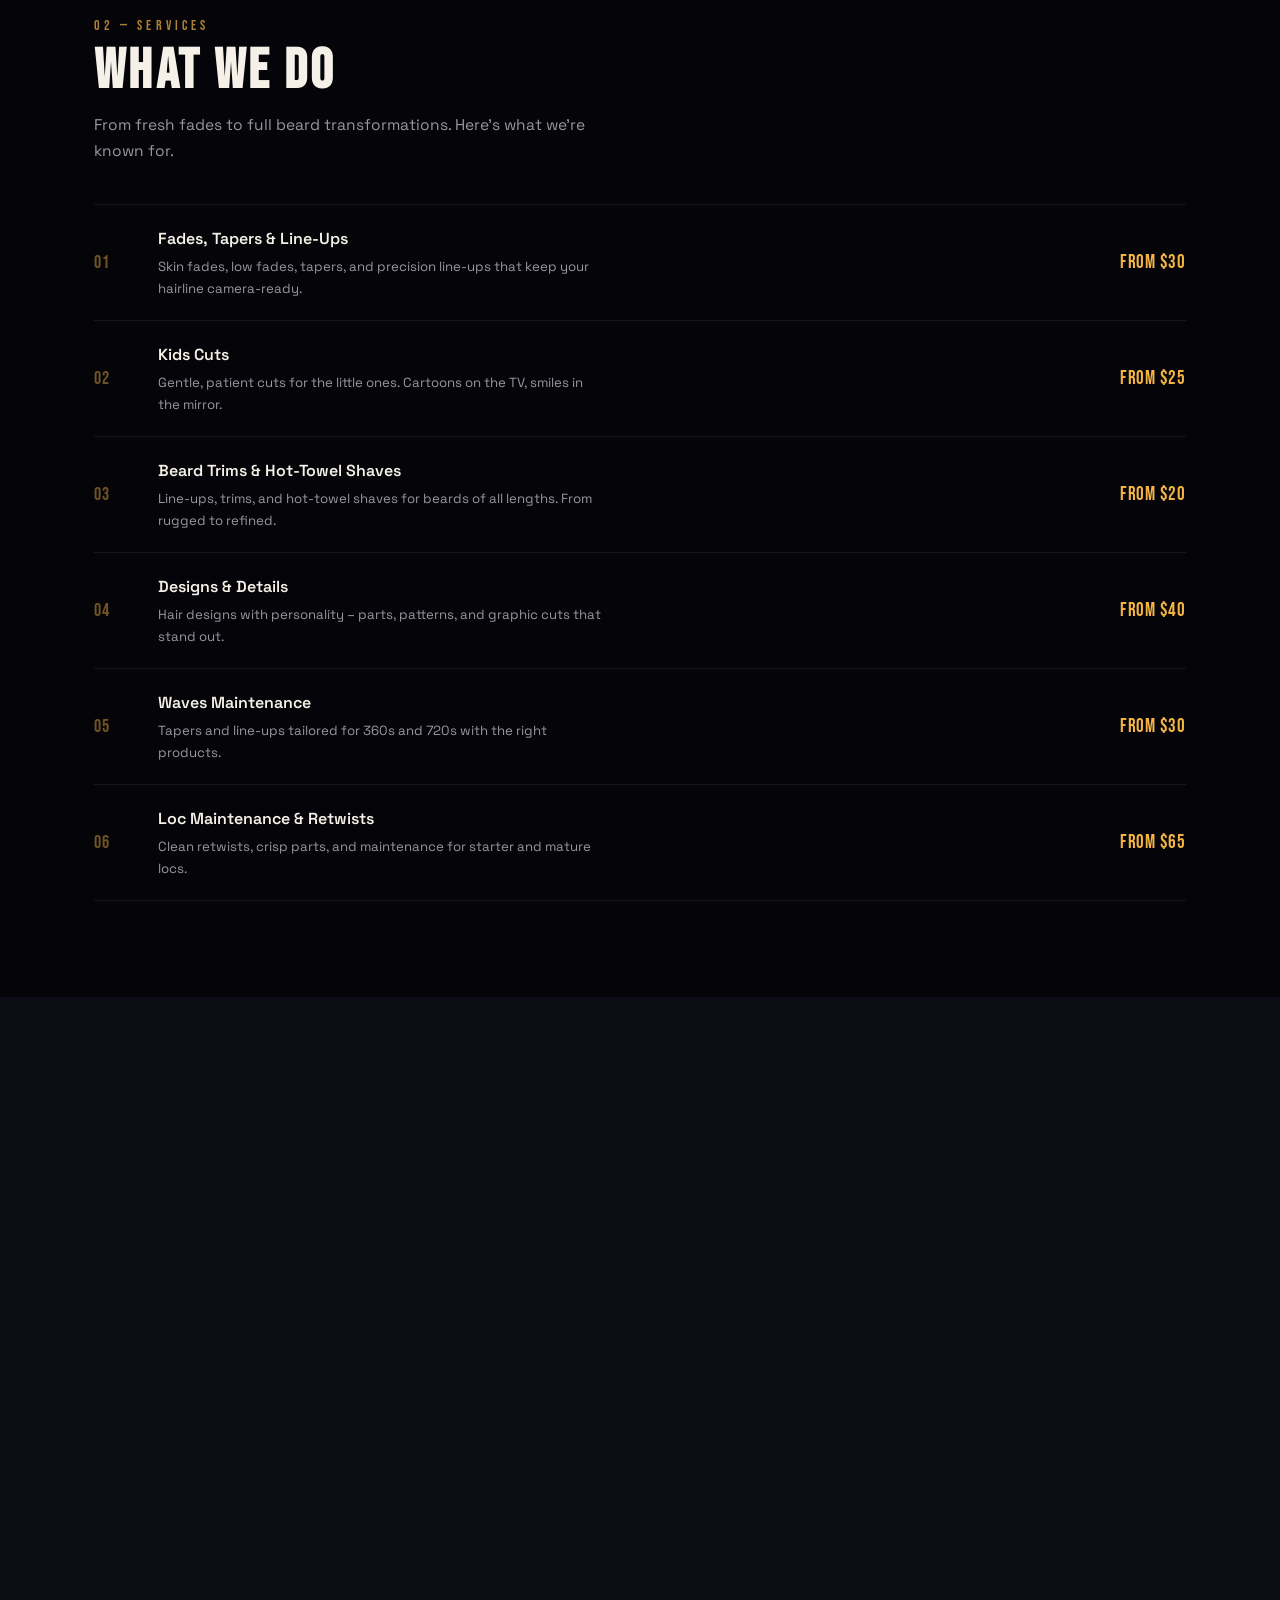
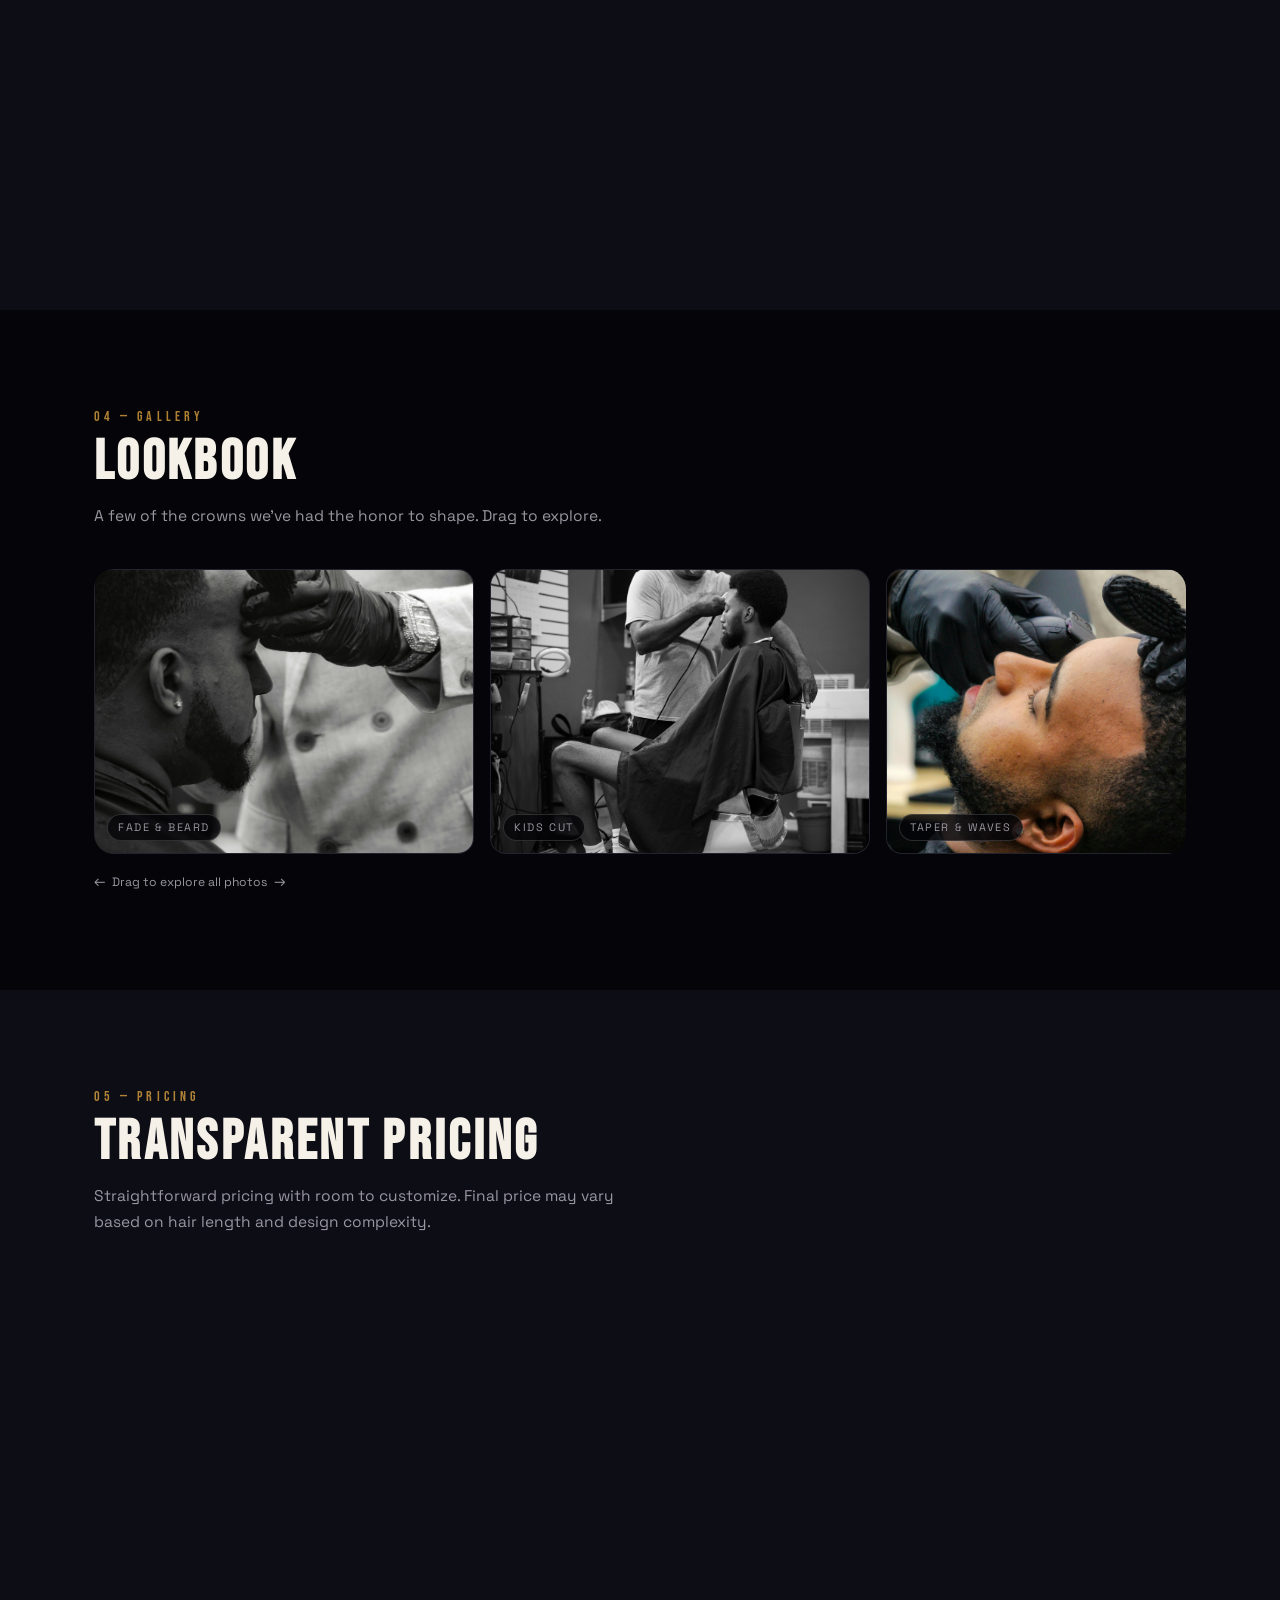
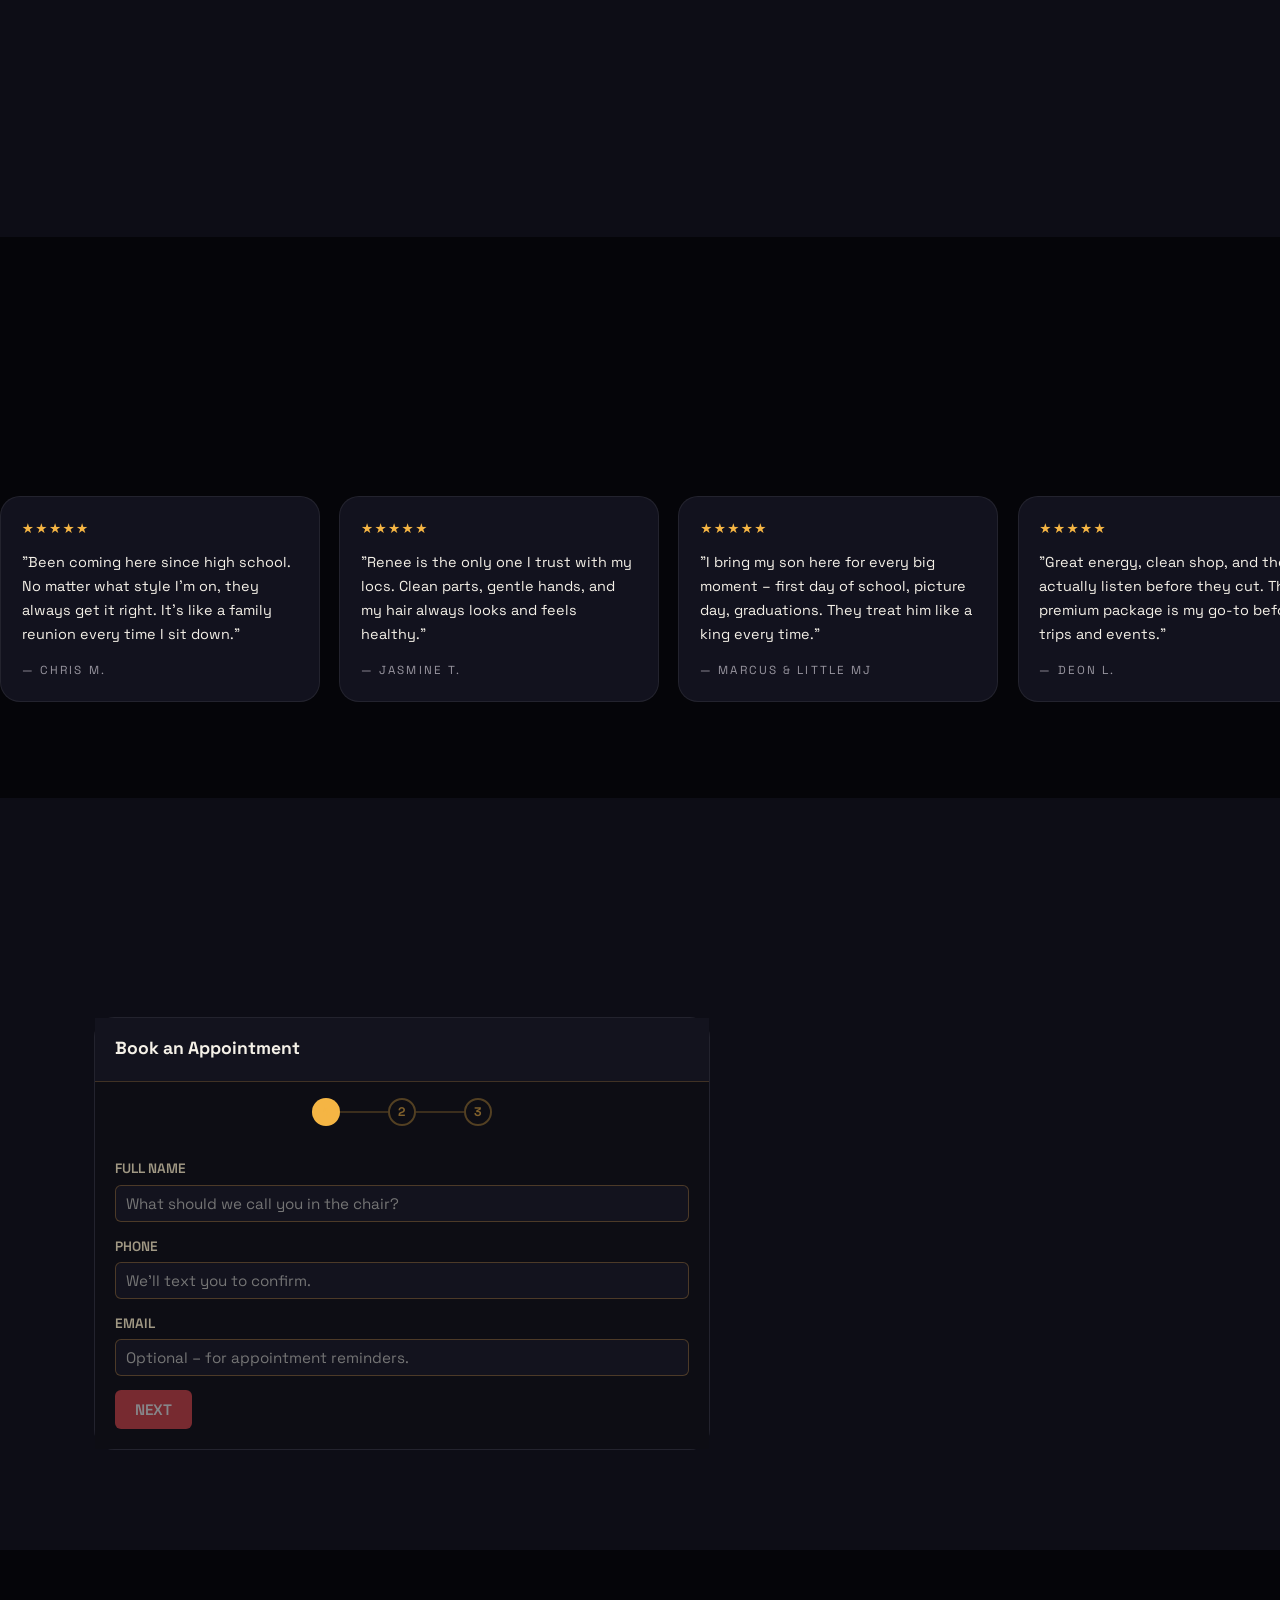
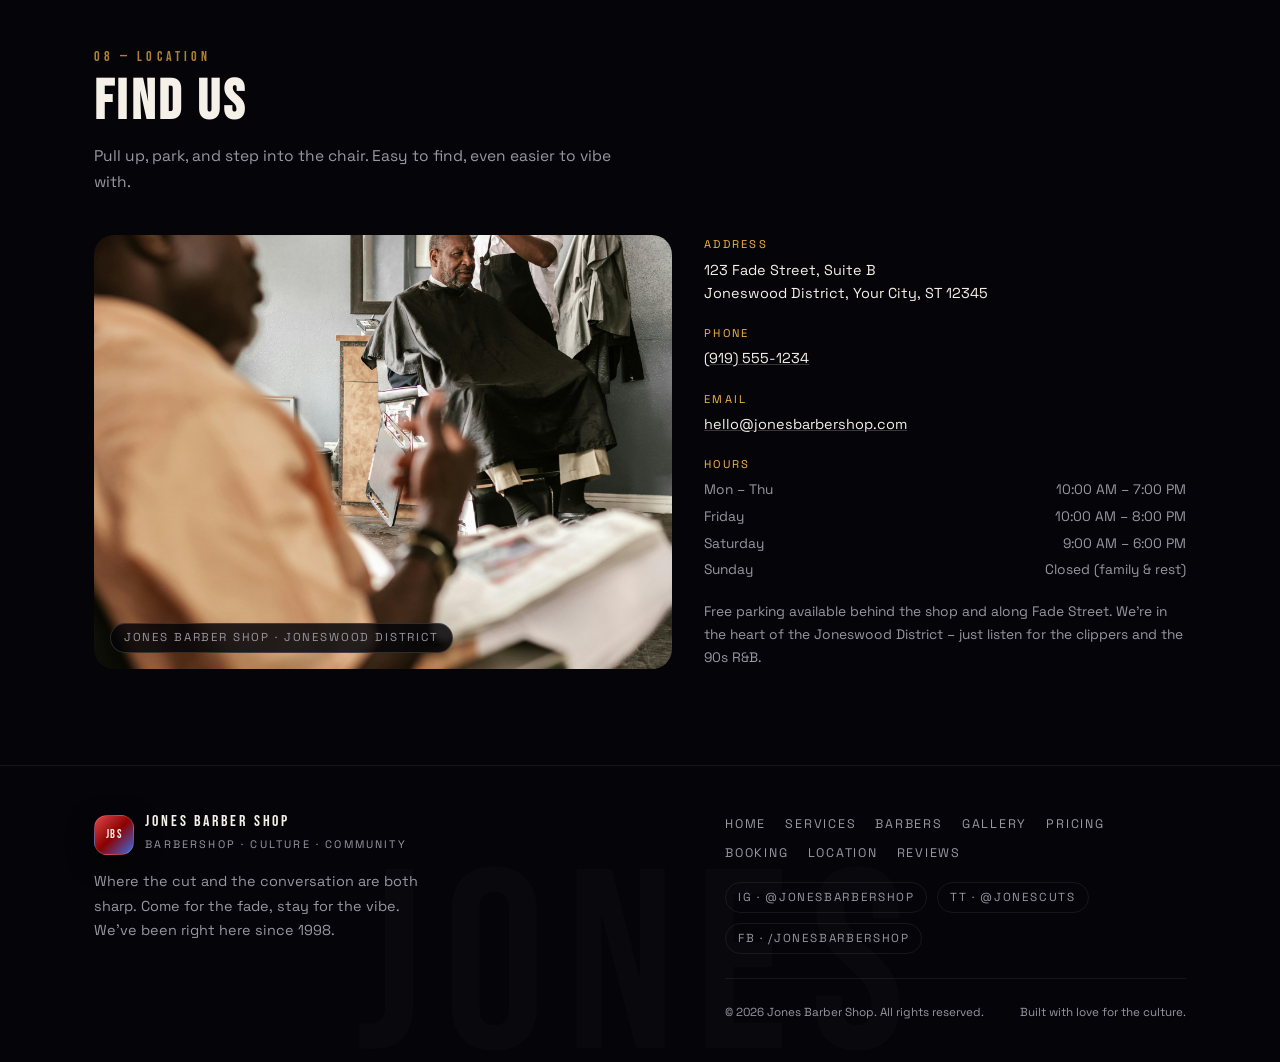
==== commit 67a1a197: "fix(booking): 12-hr time format, gold/cream theme, step indicator alignment" ====
--- a/index.html
+++ b/index.html
@@ -2354,9 +2354,12 @@
 
   <!-- ── Jones Barber Shop theme overrides for booking widget ── -->
   <style>
+    /* Remove form-card padding — .bw-root fills flush, .form-card provides the outer border */
+    #booking-widget { padding: 0; }
     .bw-root {
       background: #0d0d14;
-      border: 1px solid rgba(245,177,68,.25);
+      border: none;
+      border-radius: 0;
       color: #f5f1e8;
       font-family: 'Space Grotesk', sans-serif;
       max-width: 100%;
@@ -2364,6 +2367,9 @@
     .bw-header { background: #13131e; border-bottom: 1px solid rgba(245,177,68,.2); }
     .bw-header h2, .bw-header p { color: #f5f1e8; }
     .bw-header p { color: #a09884; }
+    /* Step indicator alignment — Space Grotesk has line-height > 1 which offsets dot numbers */
+    .bw-step-dot { line-height: 1; min-width: 28px; min-height: 28px; }
+    .bw-step-line { align-self: center; }
     .bw-summary { background: rgba(245,177,68,.08); border-bottom: 1px solid rgba(245,177,68,.15); color: #f5b544; }
     .bw-date-nav button { background: #13131e; border-color: rgba(245,177,68,.3); color: #f5f1e8; }
     .bw-date-nav button:hover { background: #1d1d2e; }
@@ -2374,13 +2380,16 @@
     .bw-no-slots { color: #6b6456; }
     .bw-form-group label { color: #a09884; }
     .bw-form-group input,
-    .bw-form-group textarea {
+    .bw-form-group textarea,
+    .bw-form-group select {
       background: #13131e;
       border-color: rgba(245,177,68,.25);
       color: #f5f1e8;
     }
+    .bw-form-group select option { background: #13131e; color: #f5f1e8; }
     .bw-form-group input:focus,
-    .bw-form-group textarea:focus { border-color: #f5b544; }
+    .bw-form-group textarea:focus,
+    .bw-form-group select:focus { border-color: #f5b544; }
     .bw-btn--primary { background: #e0474c; color: #fff; }
     .bw-btn--primary:hover:not(:disabled) { background: #c73b3f; }
     .bw-btn--secondary { background: #1d1d2e; color: #f5f1e8; border: 1px solid rgba(245,177,68,.2); }
--- a/assets/booking-widget.css
+++ b/assets/booking-widget.css
@@ -1,22 +1,25 @@
-/* Dark-theme overrides — site uses #12121e surface, light defaults are invisible */
-.bw-root { background: transparent; color: #e8e8f0; border-color: rgba(255,255,255,0.1); }
-.bw-header { background: #1a1a2a; border-bottom-color: rgba(255,255,255,0.07); }
-.bw-header h2 { color: #e8e8f0; }
-.bw-header p { color: #9090a8; }
-.bw-loading { color: #9090a8; }
+.bw-root{font-family:-apple-system,BlinkMacSystemFont,Segoe UI,sans-serif;font-size:16px;color:#1a1a1a;max-width:480px;border:1px solid #e0e0e0;border-radius:8px;overflow:hidden}.bw-header{background:#f8f8f8;padding:16px 20px;border-bottom:1px solid #e0e0e0}.bw-header h2{margin:0 0 2px;font-size:1.1rem}.bw-header p{margin:0;font-size:.85rem;color:#666}.bw-body{padding:20px}.bw-date-nav{display:flex;align-items:center;gap:12px;margin-bottom:16px}.bw-date-nav button{background:none;border:1px solid #ccc;border-radius:4px;padding:4px 10px;cursor:pointer;font-size:1.1rem;line-height:1}.bw-date-nav button:hover{background:#f0f0f0}.bw-date-nav button:disabled{opacity:.4;cursor:default}.bw-date-nav span{flex:1;text-align:center;font-weight:600;font-size:.95rem}.bw-slots{display:grid;grid-template-columns:repeat(auto-fill,minmax(90px,1fr));gap:8px;margin-bottom:16px}.bw-slot{border:1px solid #ccc;border-radius:6px;padding:8px 4px;text-align:center;cursor:pointer;font-size:.9rem;background:#fff;transition:background .15s,border-color .15s}.bw-slot:hover{background:#f0f6ff;border-color:#4a90e2}.bw-slot.bw-slot--selected{background:#4a90e2;border-color:#4a90e2;color:#fff}.bw-no-slots{text-align:center;color:#888;padding:24px 0;font-size:.9rem}.bw-form-group{margin-bottom:14px}.bw-form-group label{display:block;font-size:.85rem;font-weight:600;margin-bottom:4px;color:#444}.bw-form-group input,.bw-form-group textarea{width:100%;box-sizing:border-box;border:1px solid #ccc;border-radius:6px;padding:8px 10px;font-size:.95rem;font-family:inherit}.bw-form-group input:focus,.bw-form-group textarea:focus{outline:none;border-color:#4a90e2}.bw-countdown{font-size:.85rem;color:#c0392b;margin-bottom:12px;font-weight:600}.bw-countdown.bw-countdown--ok{color:#27ae60}.bw-btn{display:inline-block;padding:10px 20px;border:none;border-radius:6px;font-size:.95rem;font-family:inherit;cursor:pointer;font-weight:600;transition:opacity .15s}.bw-btn:disabled{opacity:.5;cursor:default}.bw-btn--primary{background:#4a90e2;color:#fff}.bw-btn--primary:hover:not(:disabled){background:#357abd}.bw-btn--secondary{background:#eee;color:#333;margin-left:8px}.bw-btn--secondary:hover:not(:disabled){background:#ddd}.bw-confirmed{text-align:center;padding:24px 0}.bw-confirmed .bw-check{font-size:2.5rem;margin-bottom:8px}.bw-confirmed h3{margin:0 0 8px}.bw-confirmed p{color:#555;font-size:.9rem;margin:4px 0}.bw-error{background:#fff5f5;border:1px solid #fcc;border-radius:6px;padding:12px 16px;margin-bottom:12px;font-size:.9rem;color:#c0392b}.bw-loading{text-align:center;padding:32px;color:#888;font-size:.9rem}.bw-step-indicator{display:flex;align-items:center;justify-content:center;padding:16px 20px 12px}.bw-step-dot{width:28px;height:28px;border-radius:50%;border:2px solid #ccc;display:flex;align-items:center;justify-content:center;font-size:.78rem;font-weight:700;color:#aaa;flex-shrink:0}.bw-step-dot--active{background:#f5b544;border-color:#f5b544;color:#1a1a1a}.bw-step-dot--done{background:#f5b54440;border-color:#f5b544;color:#c48a18}.bw-step-line{flex:1;height:2px;background:#ddd;min-width:20px;max-width:48px}.bw-form-group select{width:100%;box-sizing:border-box;border:1px solid #ccc;border-radius:6px;padding:8px 10px;font-size:.95rem;font-family:inherit;background:#fff;cursor:pointer}.bw-form-group select:focus{outline:none;border-color:#4a90e2}.bw-btn-row{display:flex;gap:8px;margin-top:4px}.bw-summary{background:#f0f6ff;border-bottom:1px solid #cce0ff;padding:8px 20px;font-size:.85rem;color:#2c5f9e}
+/* Dark-theme overrides — appended last so cascade order wins */
+.bw-root { background: transparent; color: #f0ede4; border-color: rgba(245,181,68,0.2); }
+.bw-header { background: #1a1a2a; border-bottom-color: rgba(245,181,68,0.1); }
+.bw-header h2 { color: #f0ede4; }
+.bw-header p { color: #b8a888; }
+.bw-loading { color: #b8a888; }
 .bw-error { background: rgba(192,57,43,0.12); border-color: rgba(192,57,43,0.4); color: #f08080; }
-.bw-slot { background: #1a1a2a; border-color: rgba(255,255,255,0.12); color: #e8e8f0; }
-.bw-slot:hover { background: rgba(74,144,226,0.15); border-color: #4a90e2; }
-.bw-form-group label { color: #b0b0c8; }
-.bw-form-group input, .bw-form-group textarea { background: #12121e; border-color: rgba(255,255,255,0.15); color: #e8e8f0; }
-.bw-btn--secondary { background: #2a2a3e; color: #e8e8f0; }
+.bw-slot { background: #181828; border-color: rgba(245,181,68,0.2); color: #f0ede4; }
+.bw-slot:hover { background: rgba(245,181,68,0.1); border-color: #f5b544; }
+.bw-form-group label { color: #f5b544; }
+.bw-form-group input, .bw-form-group textarea, .bw-form-group select { background: #181828; border-color: rgba(245,181,68,0.25); color: #f0ede4; }
+.bw-form-group select option { background: #181828; color: #f0ede4; }
+.bw-btn--secondary { background: #2a2a3e; color: #f0ede4; }
 .bw-btn--secondary:hover:not(:disabled) { background: #3a3a52; }
-.bw-date-nav button { background: #1a1a2a; border-color: rgba(255,255,255,0.15); color: #e8e8f0; }
+.bw-date-nav button { background: #181828; border-color: rgba(245,181,68,0.25); color: #f0ede4; }
 .bw-date-nav button:hover { background: #2a2a3e; }
-.bw-date-nav span { color: #e8e8f0; }
-.bw-summary { background: rgba(74,144,226,0.1); border-bottom-color: rgba(74,144,226,0.2); color: #8ab4e8; }
-.bw-no-slots { color: #9090a8; }
-.bw-confirmed h3 { color: #e8e8f0; }
-.bw-confirmed p { color: #9090a8; }
-
-.bw-root{font-family:-apple-system,BlinkMacSystemFont,Segoe UI,sans-serif;font-size:16px;color:#1a1a1a;max-width:480px;border:1px solid #e0e0e0;border-radius:8px;overflow:hidden}.bw-header{background:#f8f8f8;padding:16px 20px;border-bottom:1px solid #e0e0e0}.bw-header h2{margin:0 0 2px;font-size:1.1rem}.bw-header p{margin:0;font-size:.85rem;color:#666}.bw-body{padding:20px}.bw-date-nav{display:flex;align-items:center;gap:12px;margin-bottom:16px}.bw-date-nav button{background:none;border:1px solid #ccc;border-radius:4px;padding:4px 10px;cursor:pointer;font-size:1.1rem;line-height:1}.bw-date-nav button:hover{background:#f0f0f0}.bw-date-nav button:disabled{opacity:.4;cursor:default}.bw-date-nav span{flex:1;text-align:center;font-weight:600;font-size:.95rem}.bw-slots{display:grid;grid-template-columns:repeat(auto-fill,minmax(90px,1fr));gap:8px;margin-bottom:16px}.bw-slot{border:1px solid #ccc;border-radius:6px;padding:8px 4px;text-align:center;cursor:pointer;font-size:.9rem;background:#fff;transition:background .15s,border-color .15s}.bw-slot:hover{background:#f0f6ff;border-color:#4a90e2}.bw-slot.bw-slot--selected{background:#4a90e2;border-color:#4a90e2;color:#fff}.bw-no-slots{text-align:center;color:#888;padding:24px 0;font-size:.9rem}.bw-form-group{margin-bottom:14px}.bw-form-group label{display:block;font-size:.85rem;font-weight:600;margin-bottom:4px;color:#444}.bw-form-group input,.bw-form-group textarea{width:100%;box-sizing:border-box;border:1px solid #ccc;border-radius:6px;padding:8px 10px;font-size:.95rem;font-family:inherit}.bw-form-group input:focus,.bw-form-group textarea:focus{outline:none;border-color:#4a90e2}.bw-countdown{font-size:.85rem;color:#c0392b;margin-bottom:12px;font-weight:600}.bw-countdown.bw-countdown--ok{color:#27ae60}.bw-btn{display:inline-block;padding:10px 20px;border:none;border-radius:6px;font-size:.95rem;font-family:inherit;cursor:pointer;font-weight:600;transition:opacity .15s}.bw-btn:disabled{opacity:.5;cursor:default}.bw-btn--primary{background:#4a90e2;color:#fff}.bw-btn--primary:hover:not(:disabled){background:#357abd}.bw-btn--secondary{background:#eee;color:#333;margin-left:8px}.bw-btn--secondary:hover:not(:disabled){background:#ddd}.bw-confirmed{text-align:center;padding:24px 0}.bw-confirmed .bw-check{font-size:2.5rem;margin-bottom:8px}.bw-confirmed h3{margin:0 0 8px}.bw-confirmed p{color:#555;font-size:.9rem;margin:4px 0}.bw-error{background:#fff5f5;border:1px solid #fcc;border-radius:6px;padding:12px 16px;margin-bottom:12px;font-size:.9rem;color:#c0392b}.bw-loading{text-align:center;padding:32px;color:#888;font-size:.9rem}.bw-summary{background:#f0f6ff;border-bottom:1px solid #cce0ff;padding:8px 20px;font-size:.85rem;color:#2c5f9e}
+.bw-date-nav span { color: #f0ede4; }
+.bw-summary { background: rgba(245,181,68,0.08); border-bottom-color: rgba(245,181,68,0.2); color: #f5b544; }
+.bw-no-slots { color: #b8a888; }
+.bw-confirmed h3 { color: #f0ede4; }
+.bw-confirmed p { color: #b8a888; }
+.bw-step-dot { border-color: rgba(245,181,68,0.3); color: rgba(245,181,68,0.5); }
+.bw-step-line { background: rgba(245,181,68,0.2); }
+/* end dark-theme overrides */
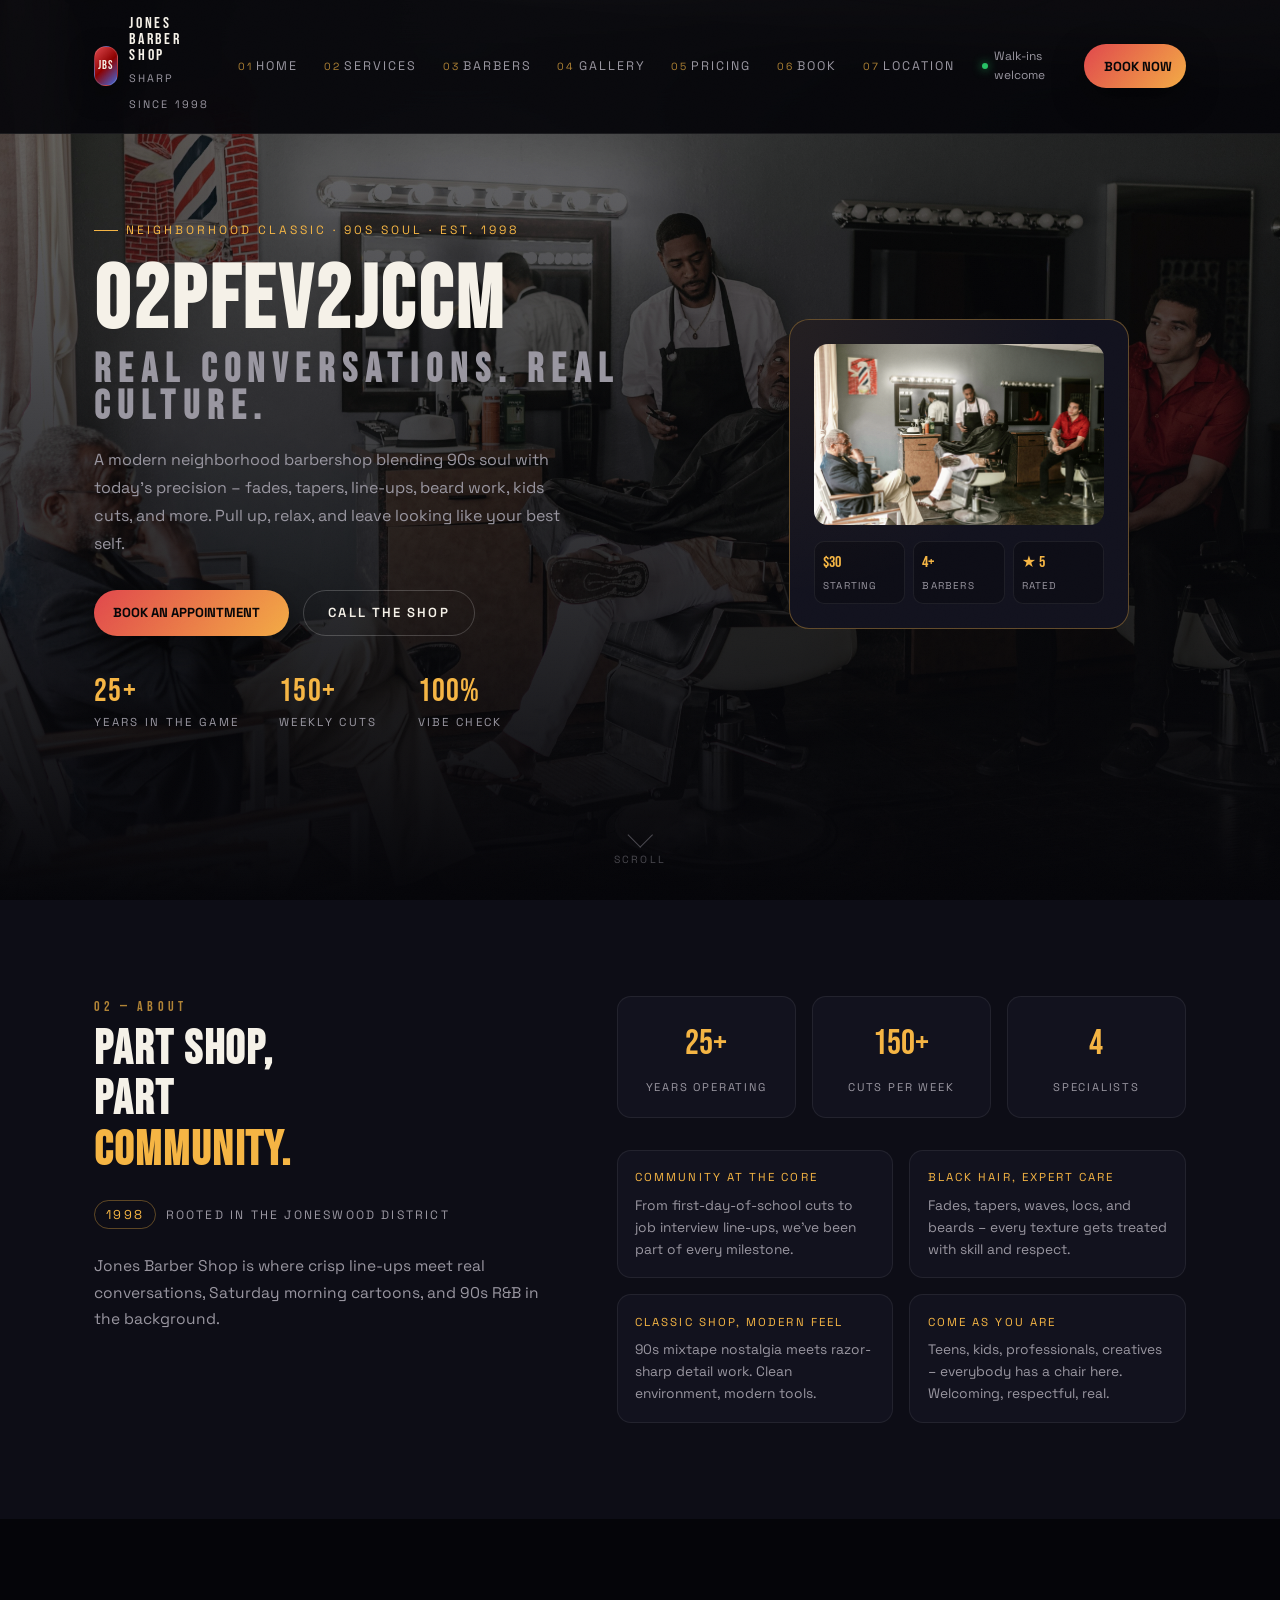
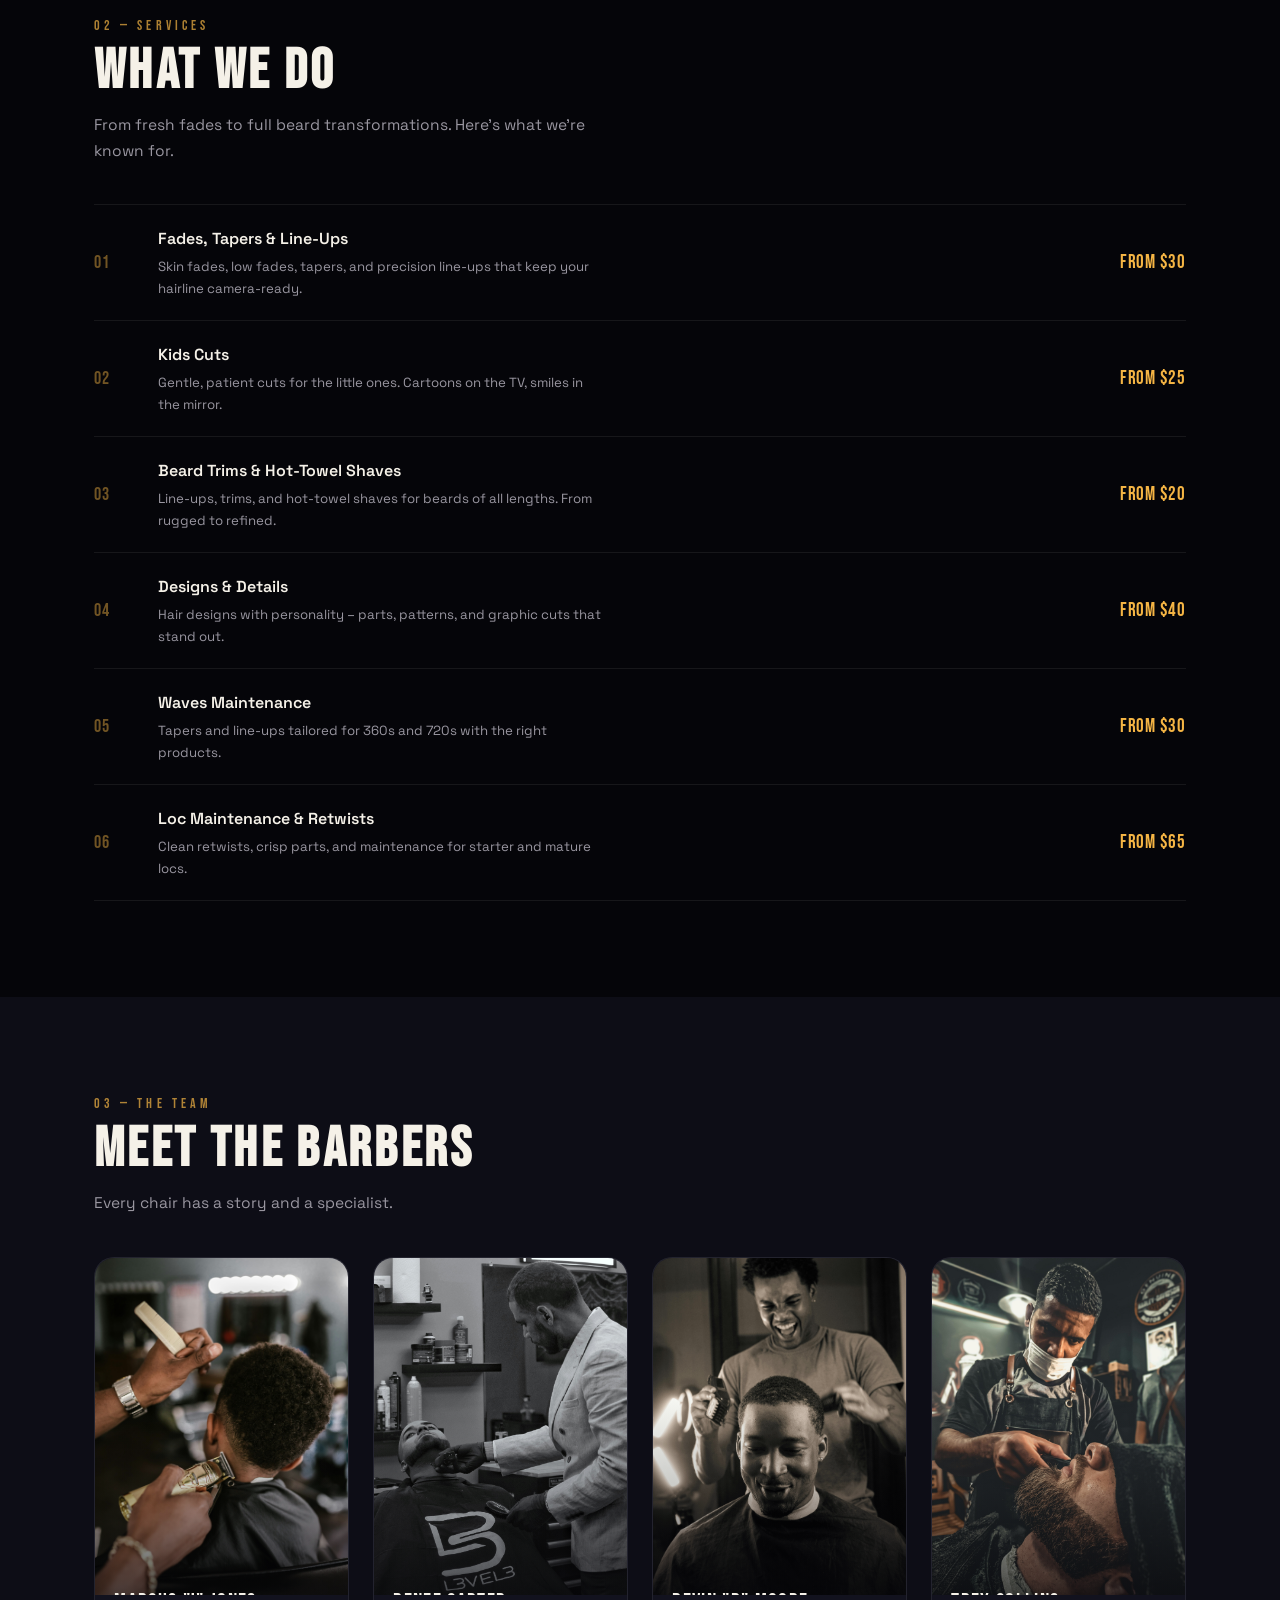
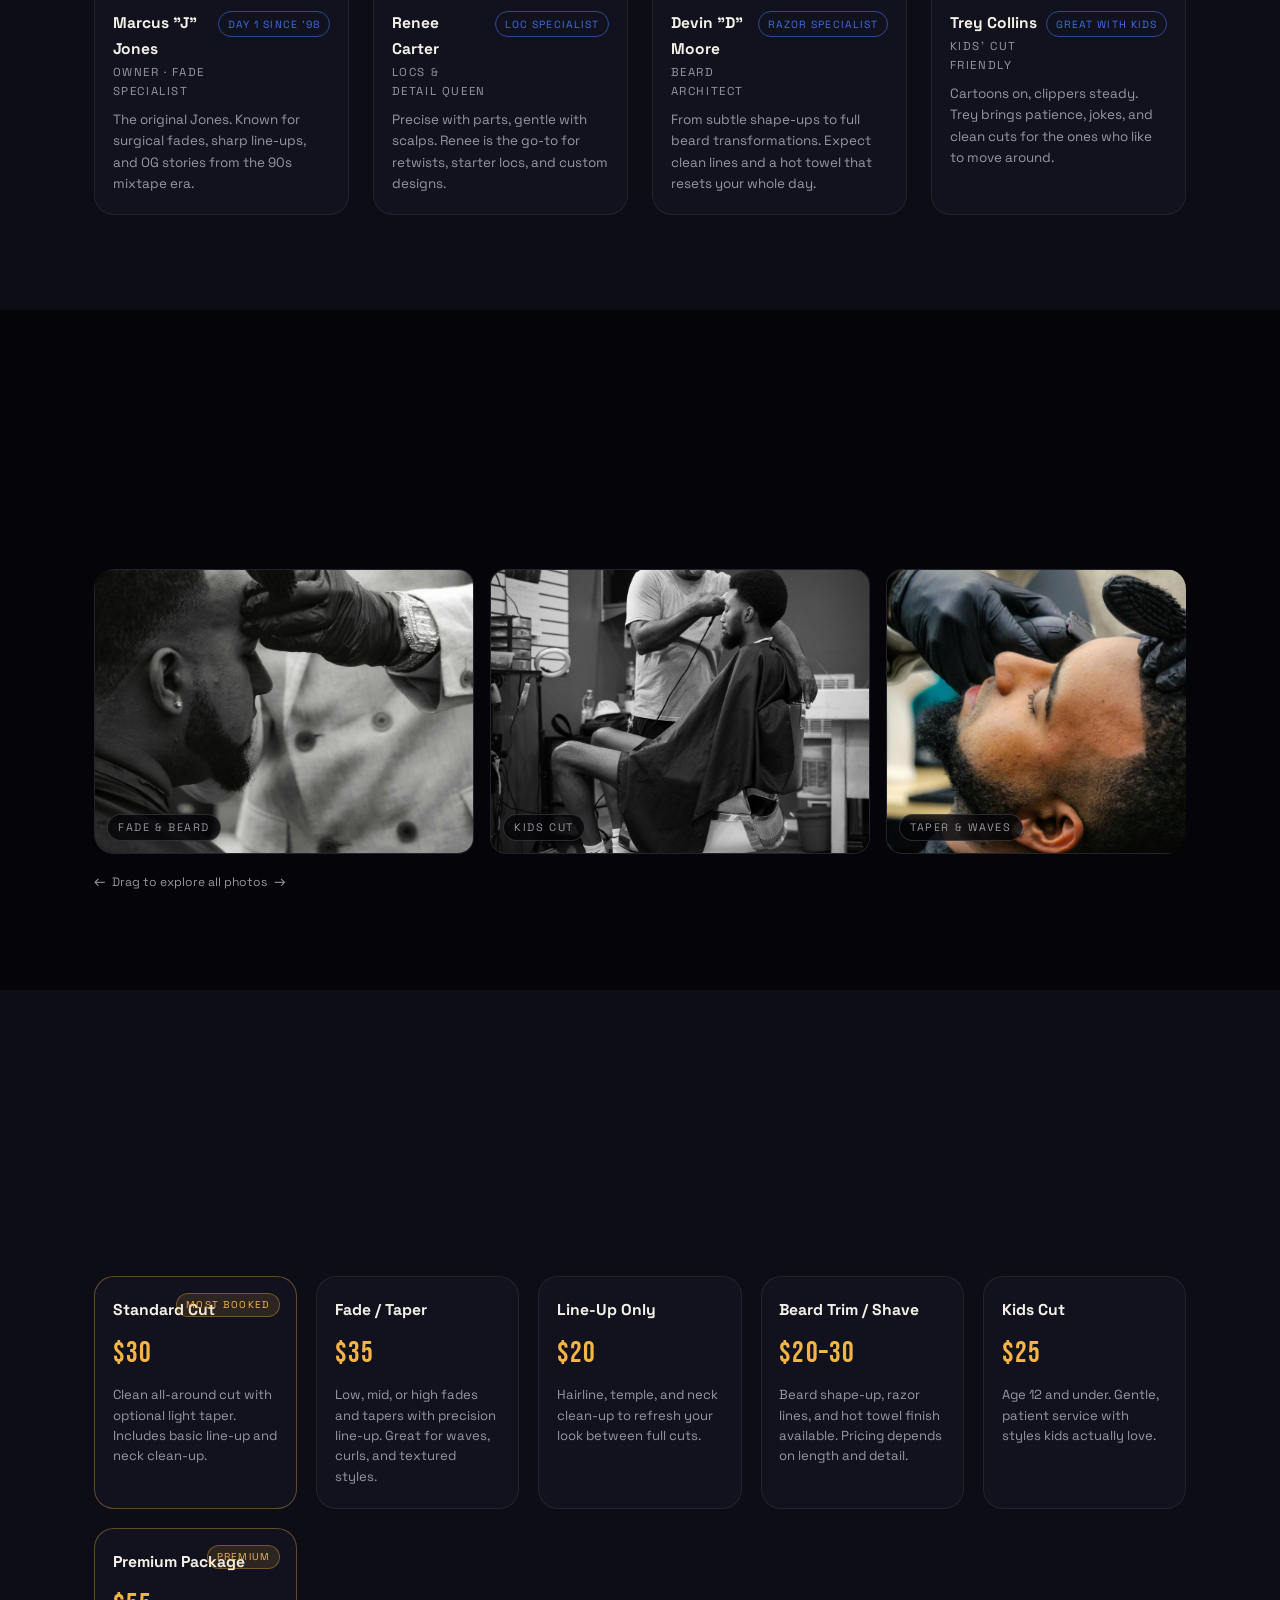
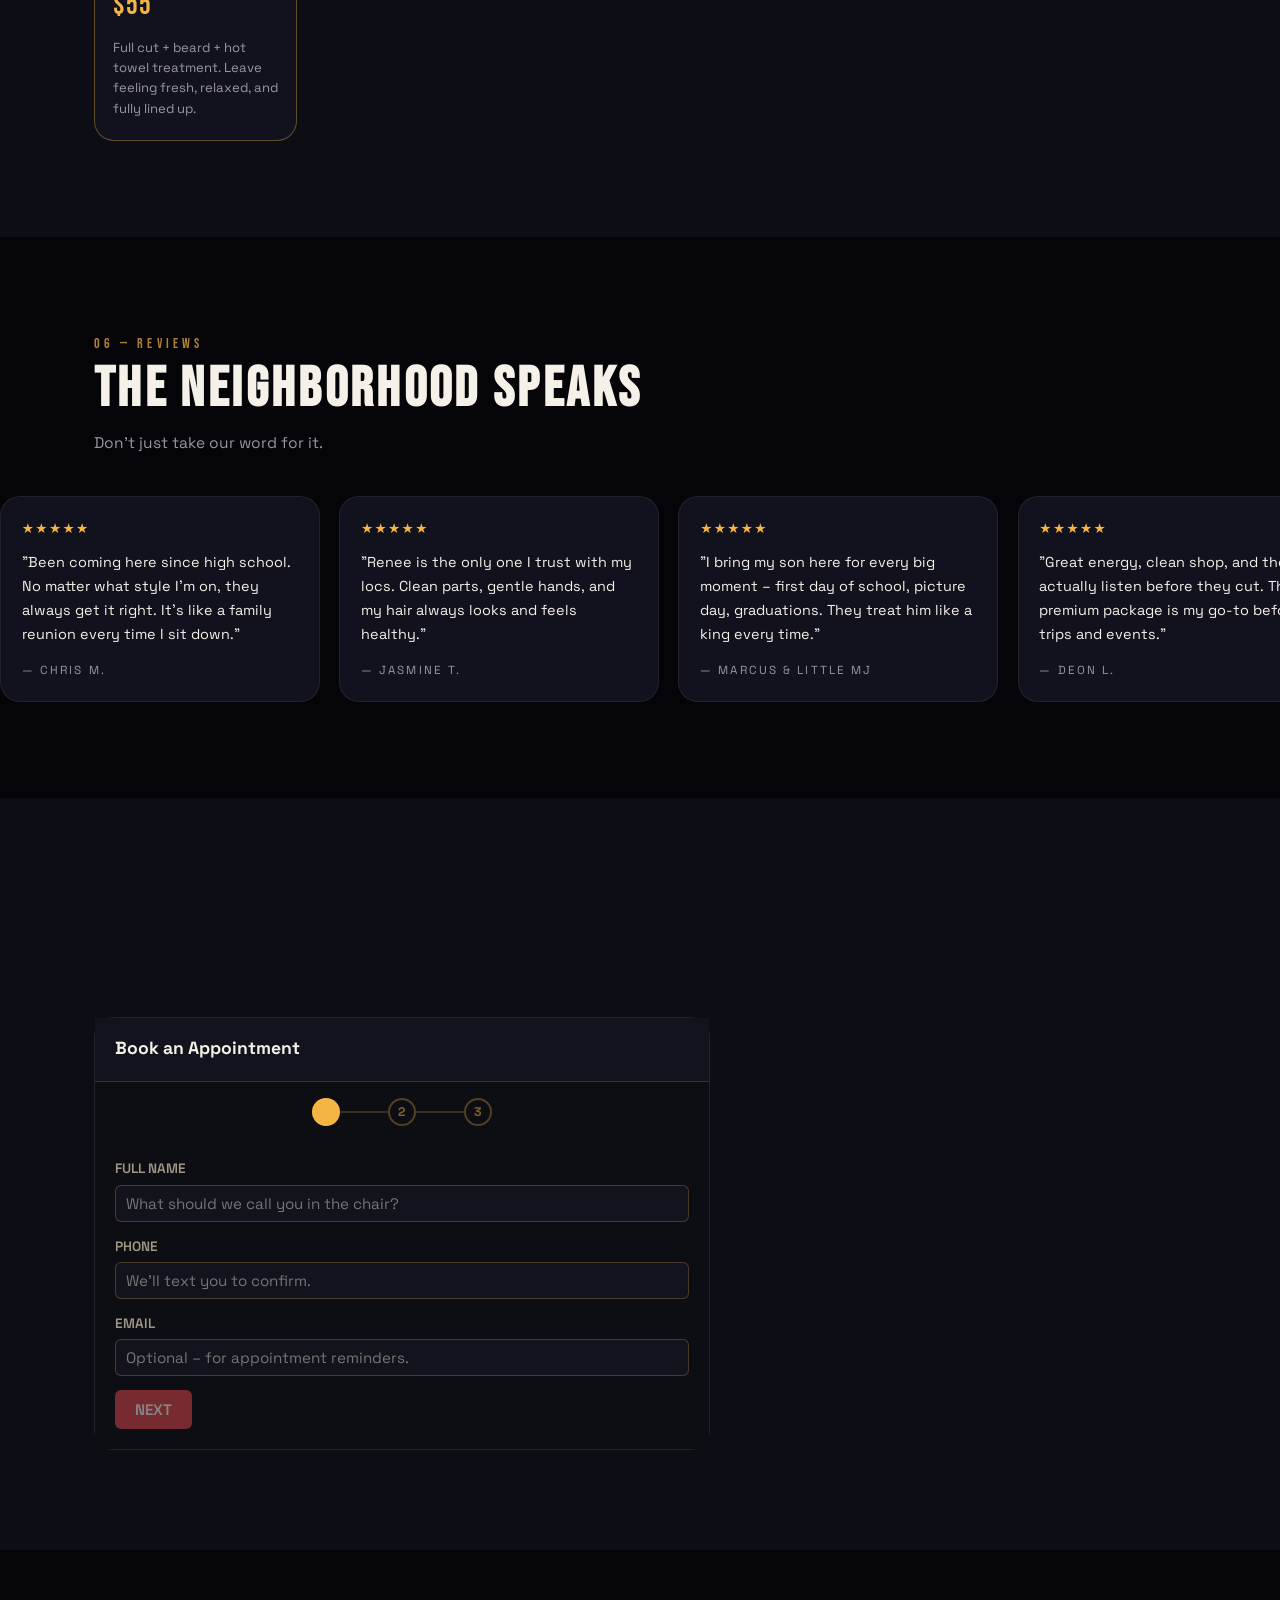
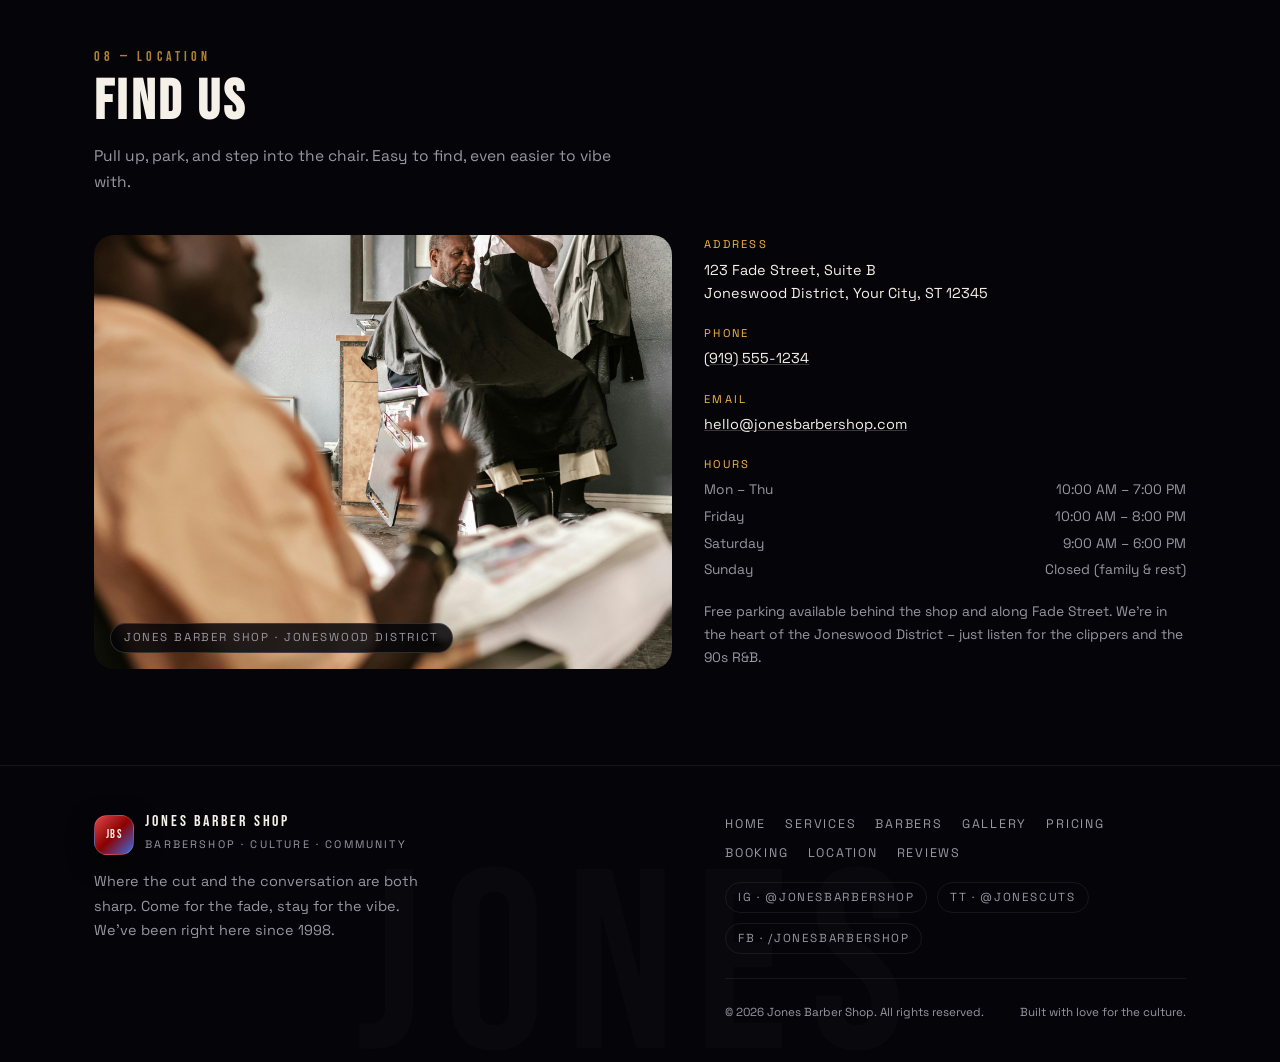
==== commit e0851ce6: "feat: add SVG favicon — scissors icon, gold on dark background" ====
--- a/index.html
+++ b/index.html
@@ -12,6 +12,9 @@
   <meta property="og:type" content="website" />
   <meta property="og:url" content="https://example.com/" />
   <meta property="og:image" content="https://example.com/placeholder-jones-barber-shop.jpg" />
+
+  <!-- Favicon -->
+  <link rel="icon" type="image/svg+xml" href="data:image/svg+xml,%3Csvg xmlns='http://www.w3.org/2000/svg' viewBox='0 0 32 32'%3E%3Crect width='32' height='32' rx='6' fill='%23050509'/%3E%3Cg fill='%23f5b544'%3E%3Ccircle cx='9' cy='9' r='3'/%3E%3Ccircle cx='9' cy='23' r='3'/%3E%3Cline x1='9' y1='9' x2='23' y2='23' stroke='%23f5b544' stroke-width='2.2'/%3E%3Cline x1='9' y1='23' x2='23' y2='9' stroke='%23f5b544' stroke-width='2.2'/%3E%3Crect x='21' y='7' width='5' height='2' rx='1'/%3E%3Crect x='21' y='23' width='5' height='2' rx='1'/%3E%3C/g%3E%3C/svg%3E" />
 
   <!-- Fonts -->
   <link rel="preconnect" href="https://fonts.googleapis.com" />
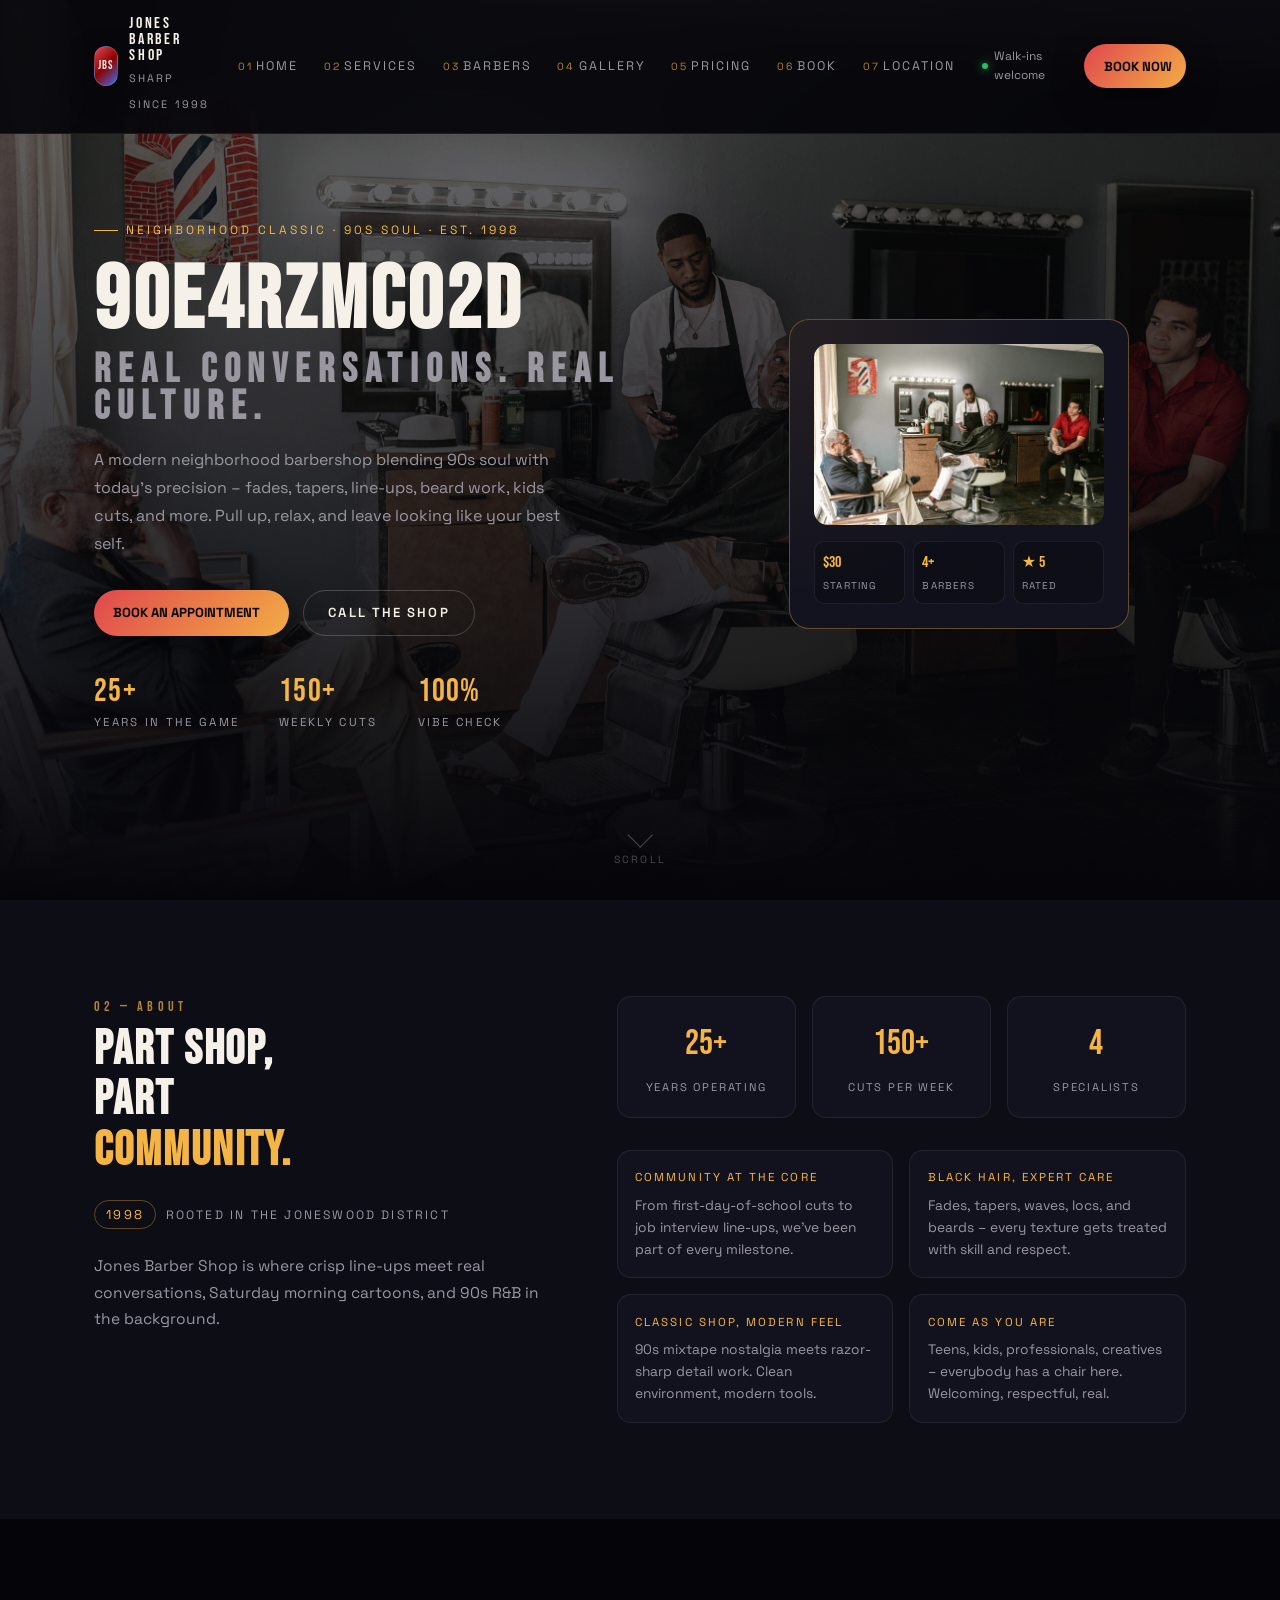
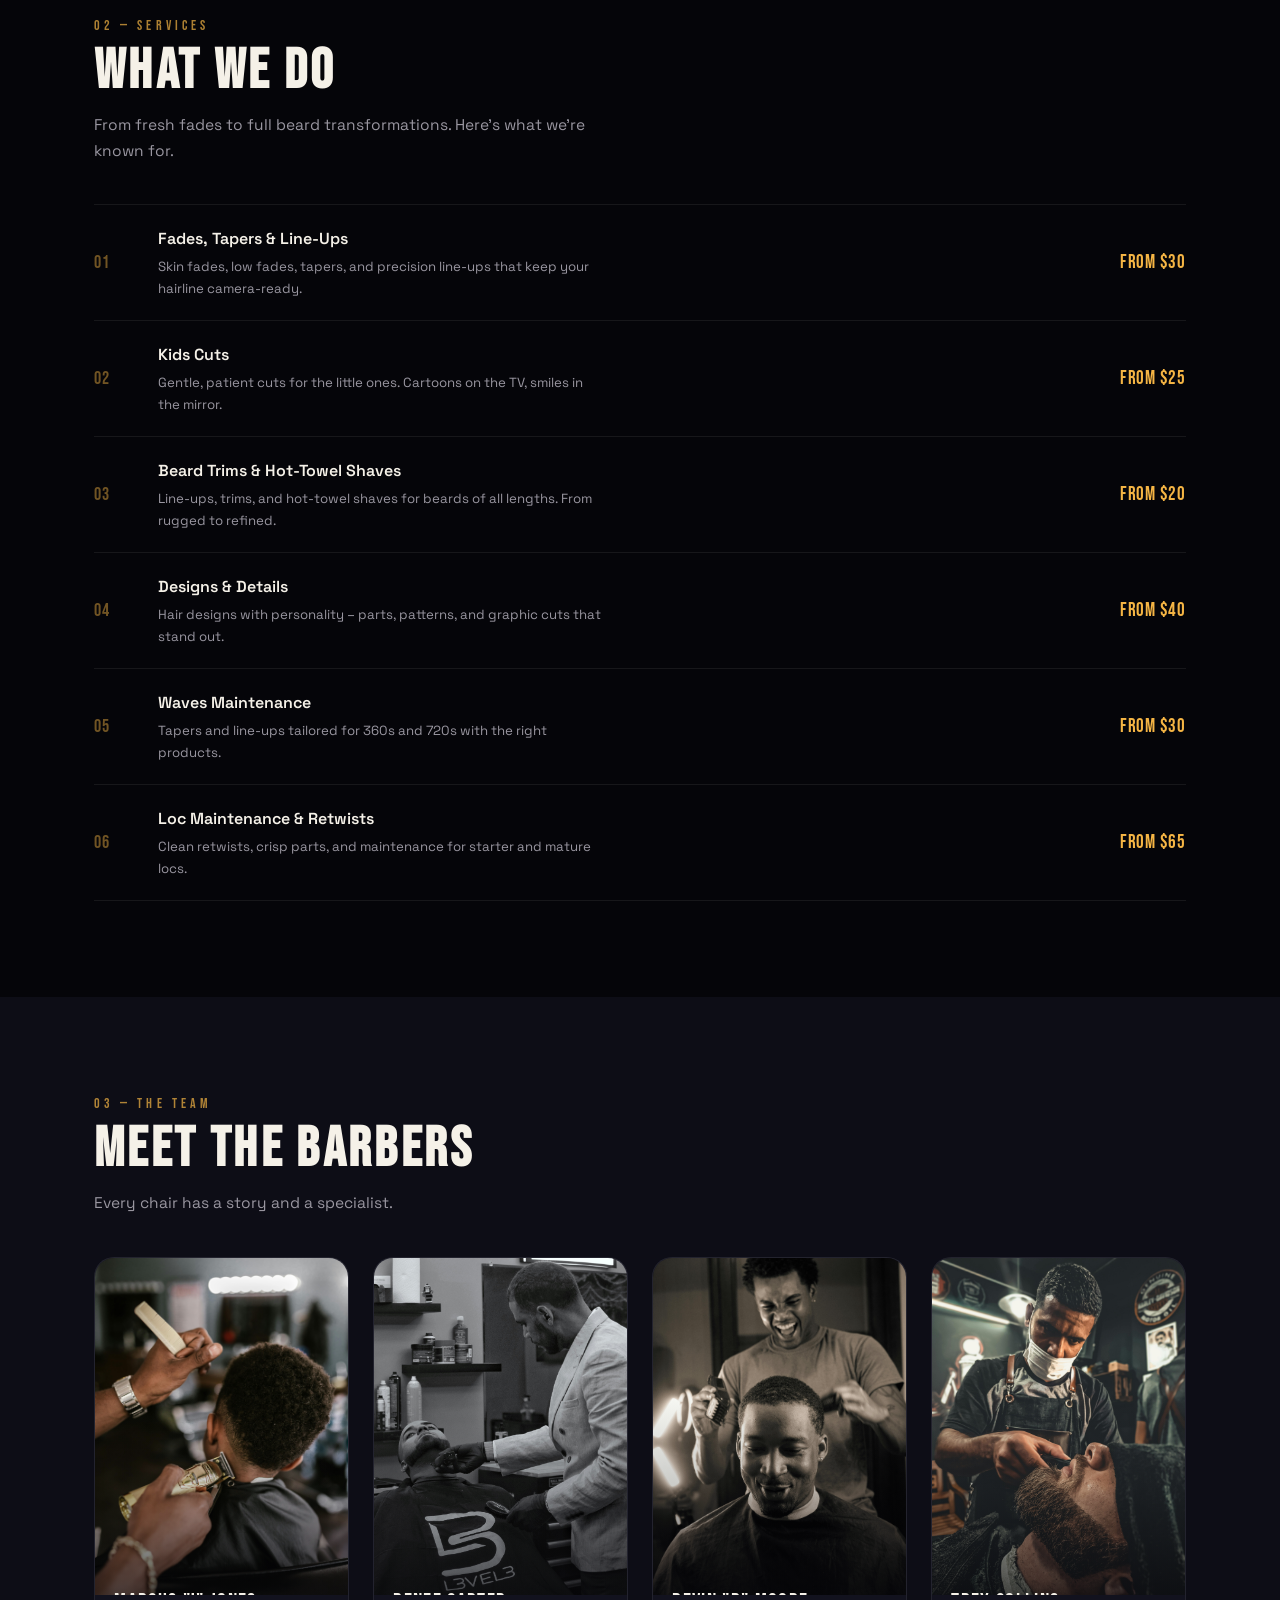
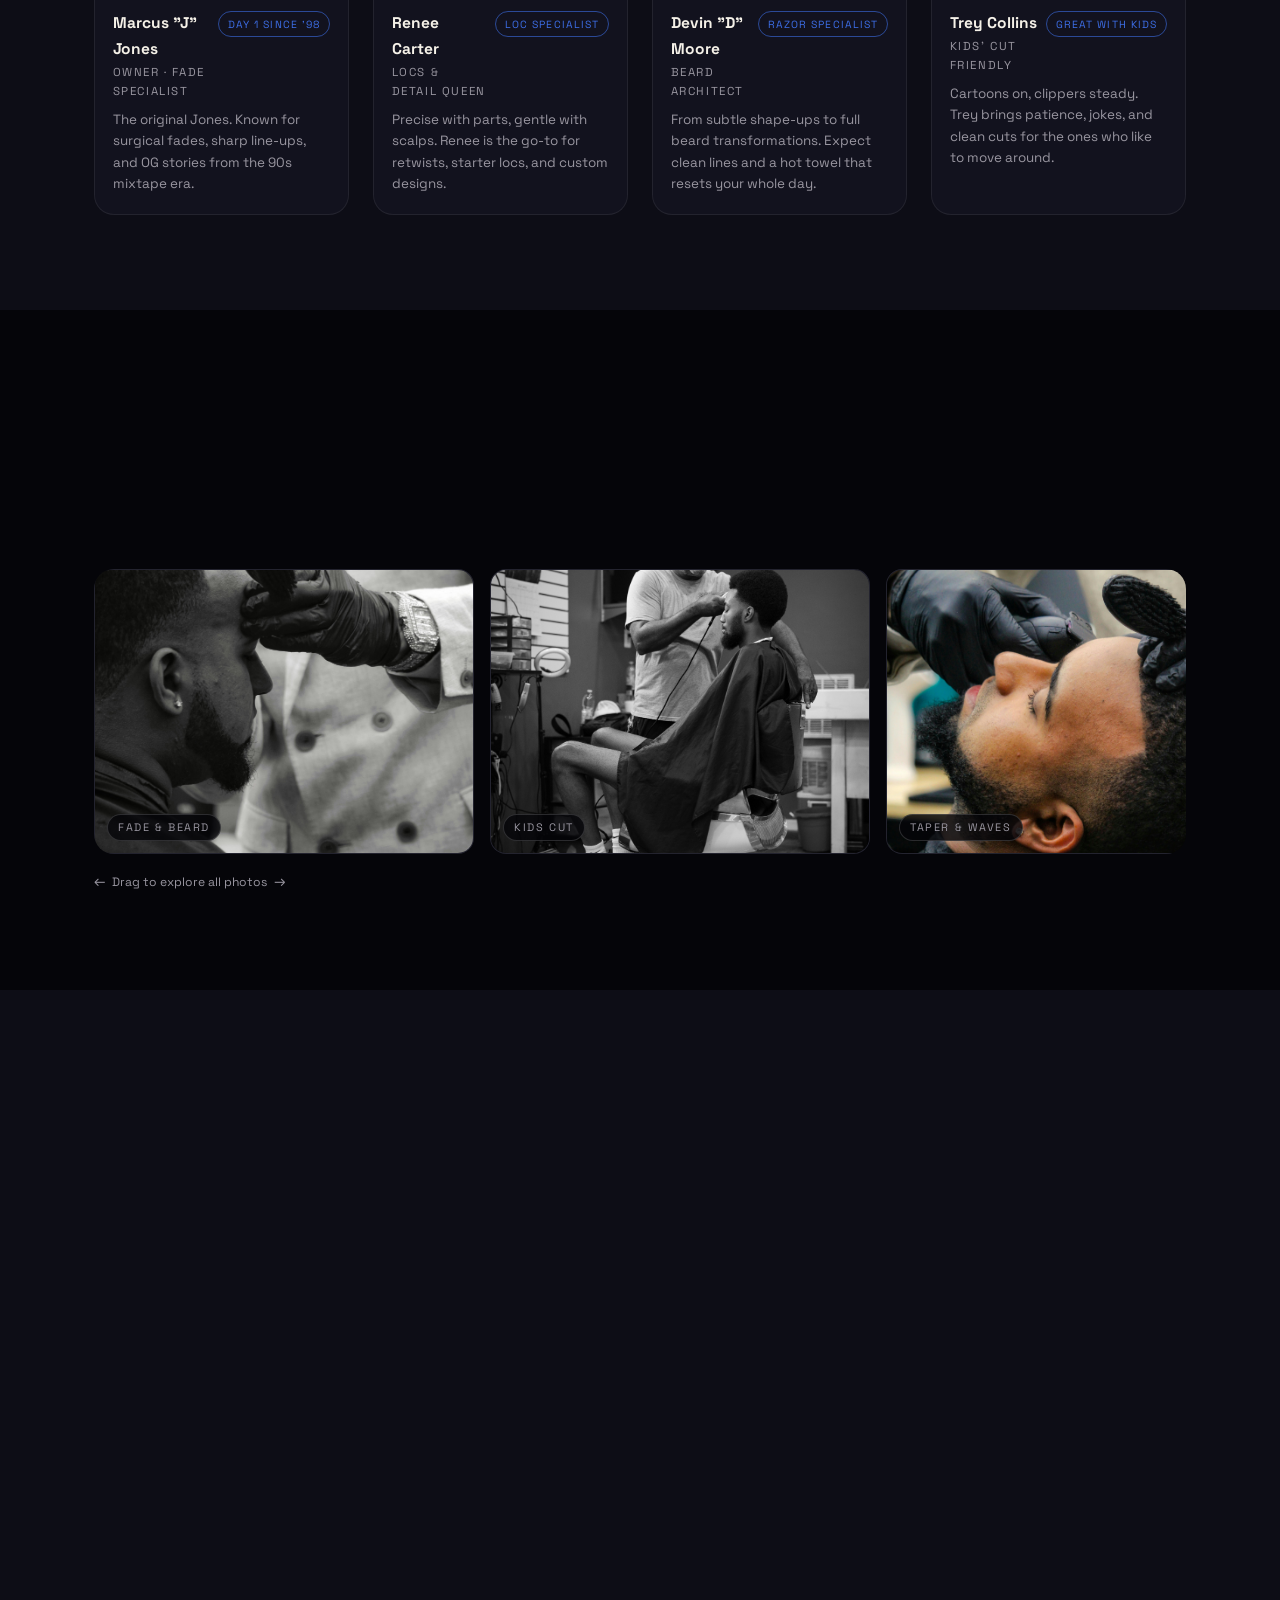
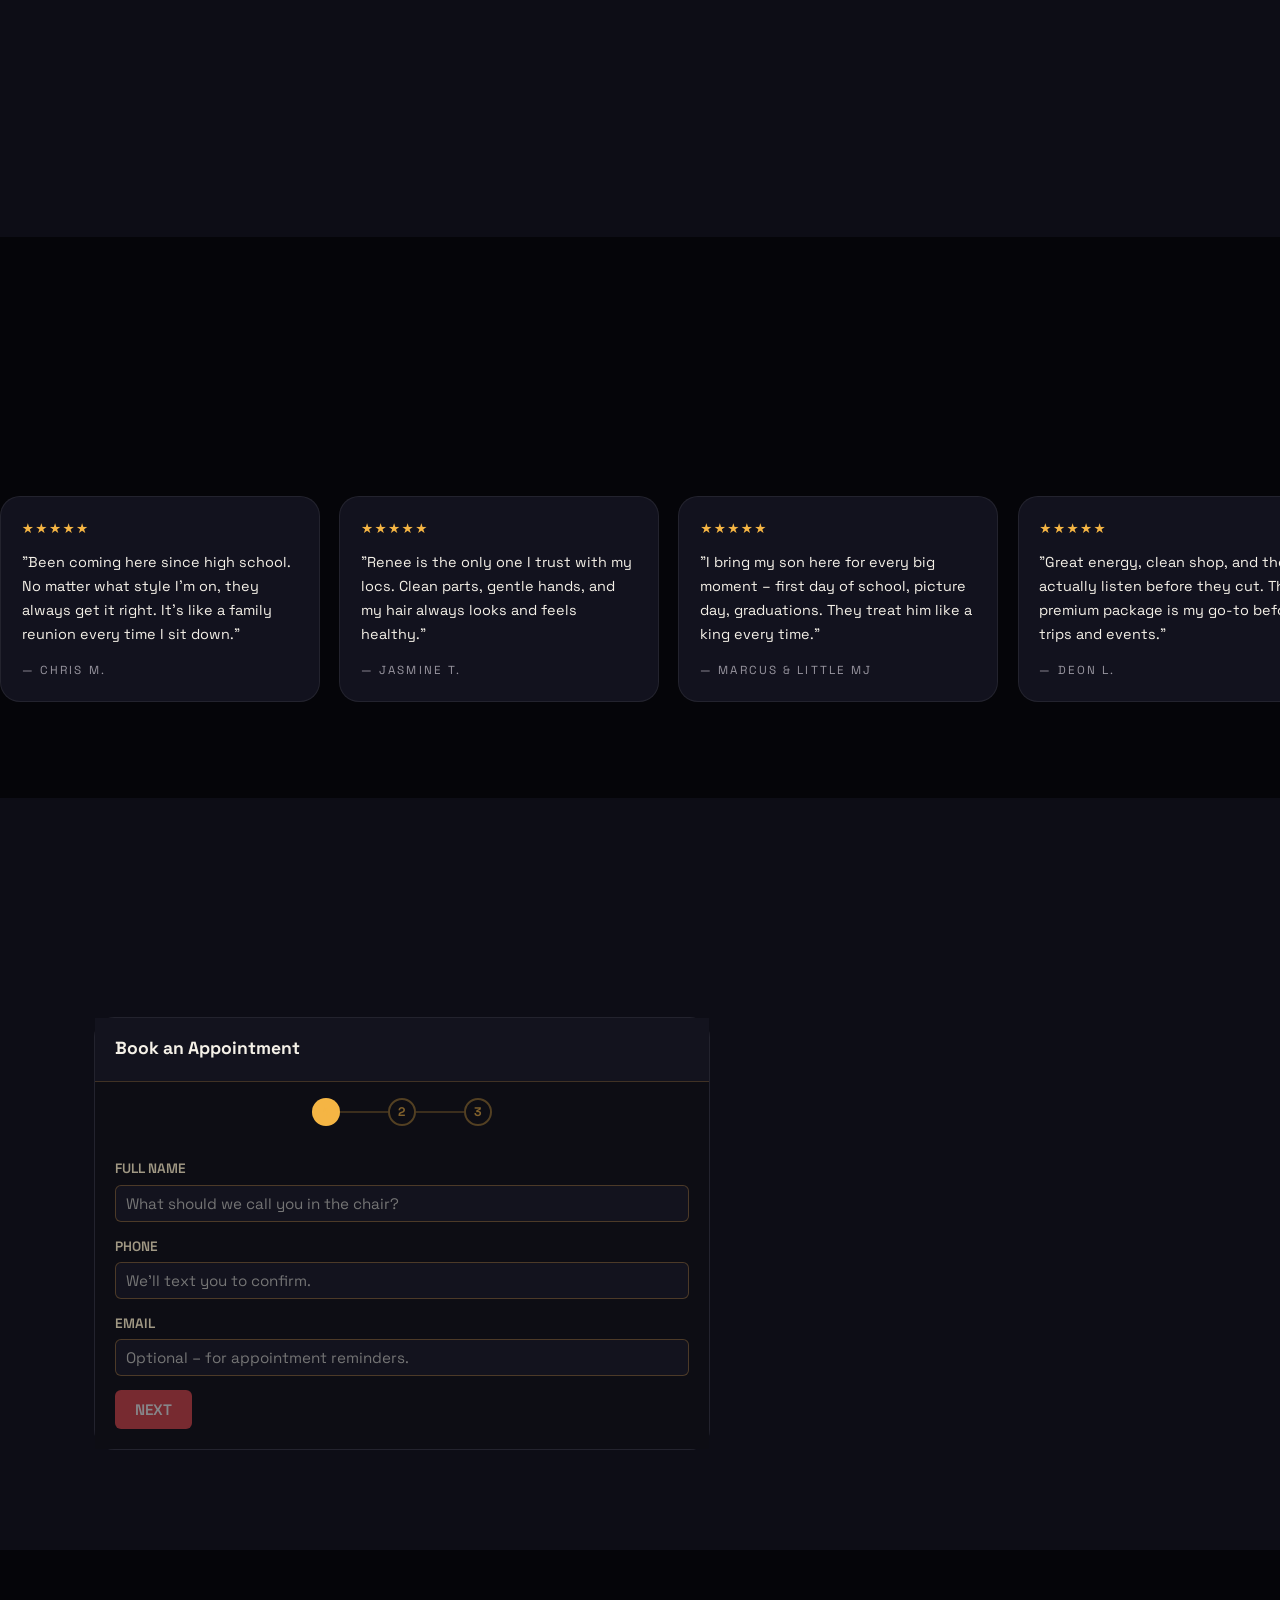
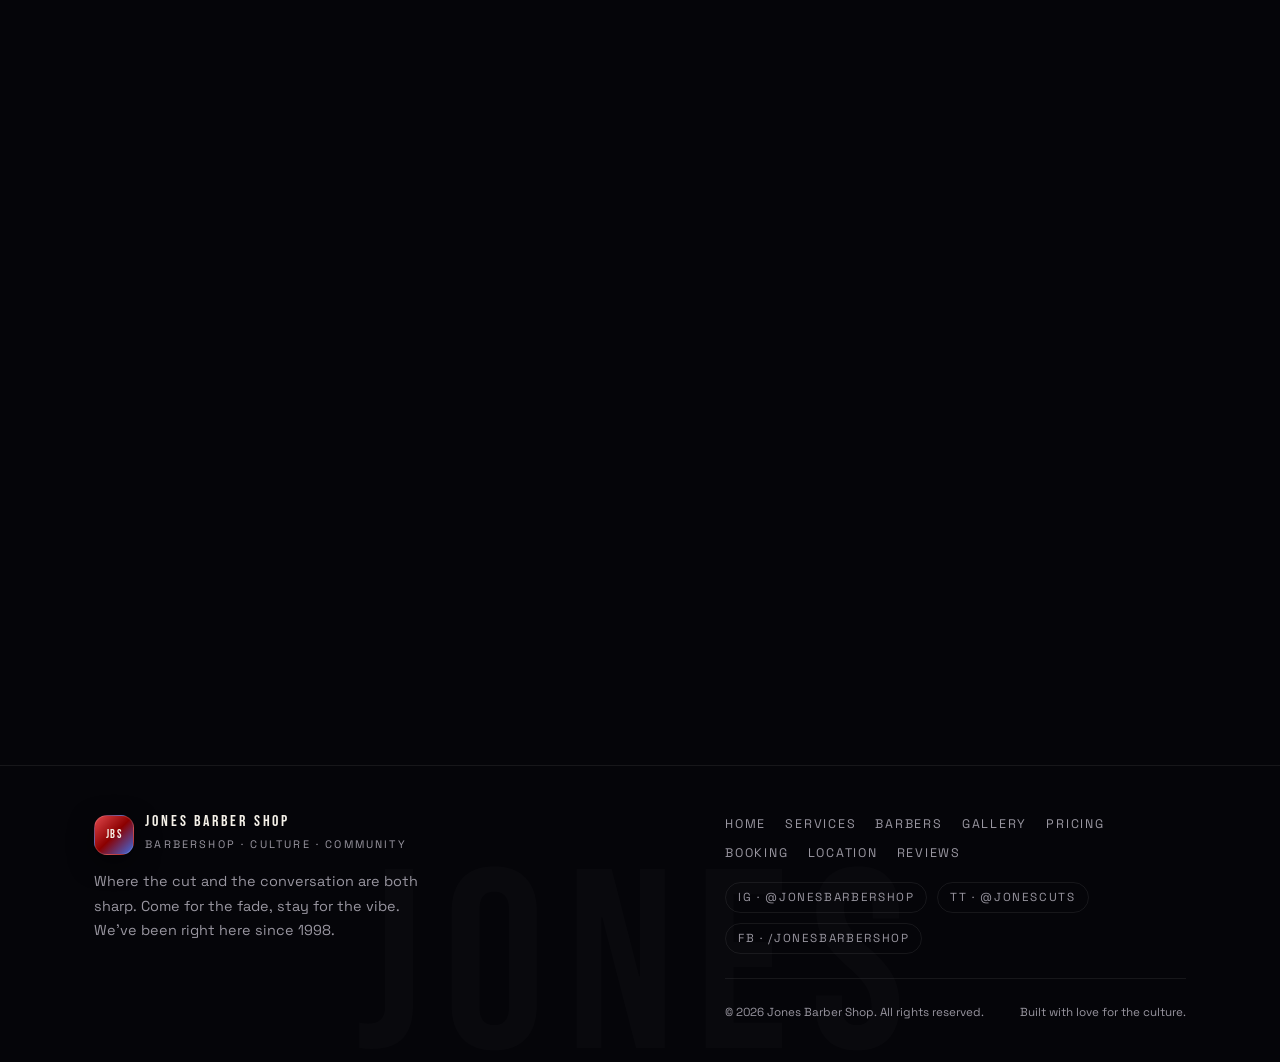
==== commit 20678c26: "deploy: connect website to HTTPS booking platform - data-api-url updated from localhost:3000 to   ht" ====
--- a/index.html
+++ b/index.html
@@ -2405,13 +2405,12 @@
     .bw-countdown.bw-countdown--ok { color: #f5b544; }
   </style>
 
-  <!-- Booking widget — production: data-api-url="http://74.208.9.49:3001" with prod IDs -->
   <script
     src="./assets/booking-widget.js"
     data-container="booking-widget"
-    data-api-url="http://localhost:3000"
-    data-service-id="cmpdi5j490004mcj3fdta732c"
-    data-location-id="cmpdi5j3z0002mcj329edkdxa"
+    data-api-url="https://jones-barbor-shop.craftandconscious.com/api"
+    data-service-id="cmqejj538000412vsed526d5u"
+    data-location-id="cmqejj534000212vsf1pmccpy"
     data-staff-member-id=""
   ></script>
 </body>
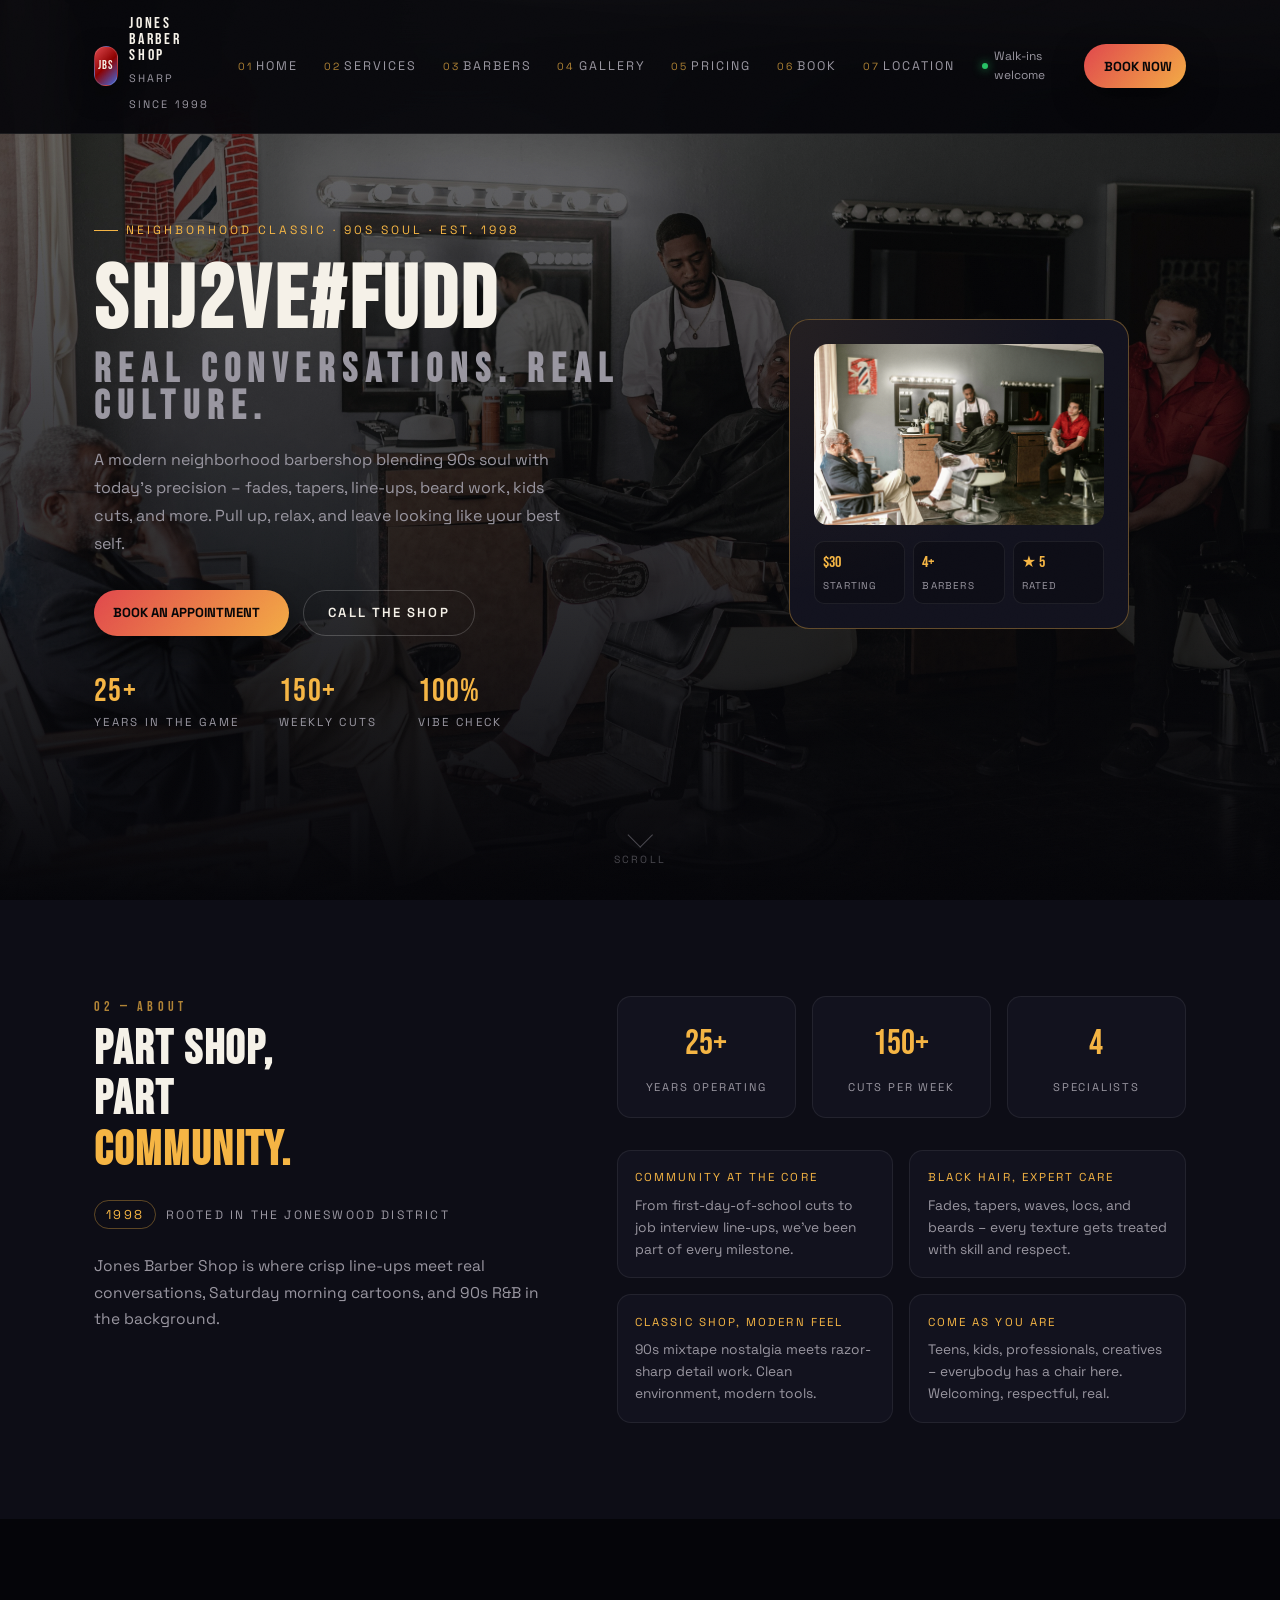
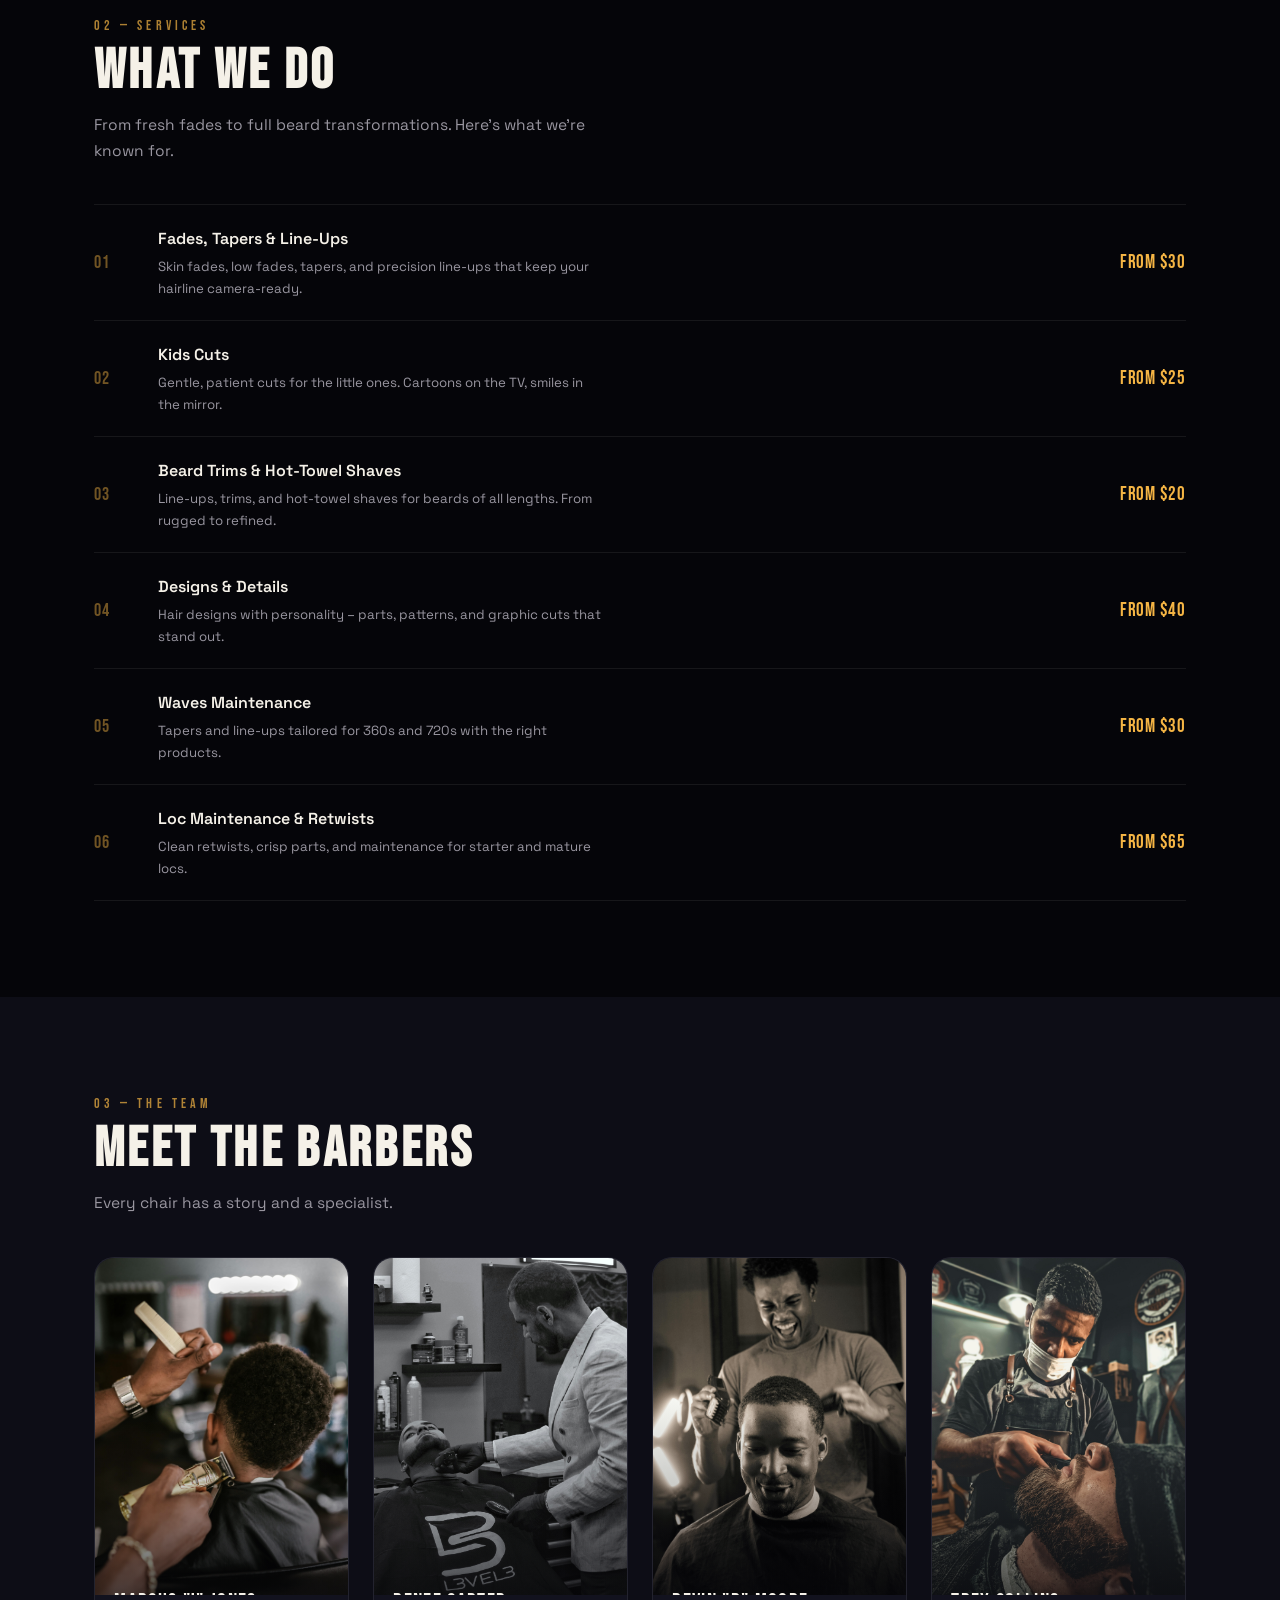
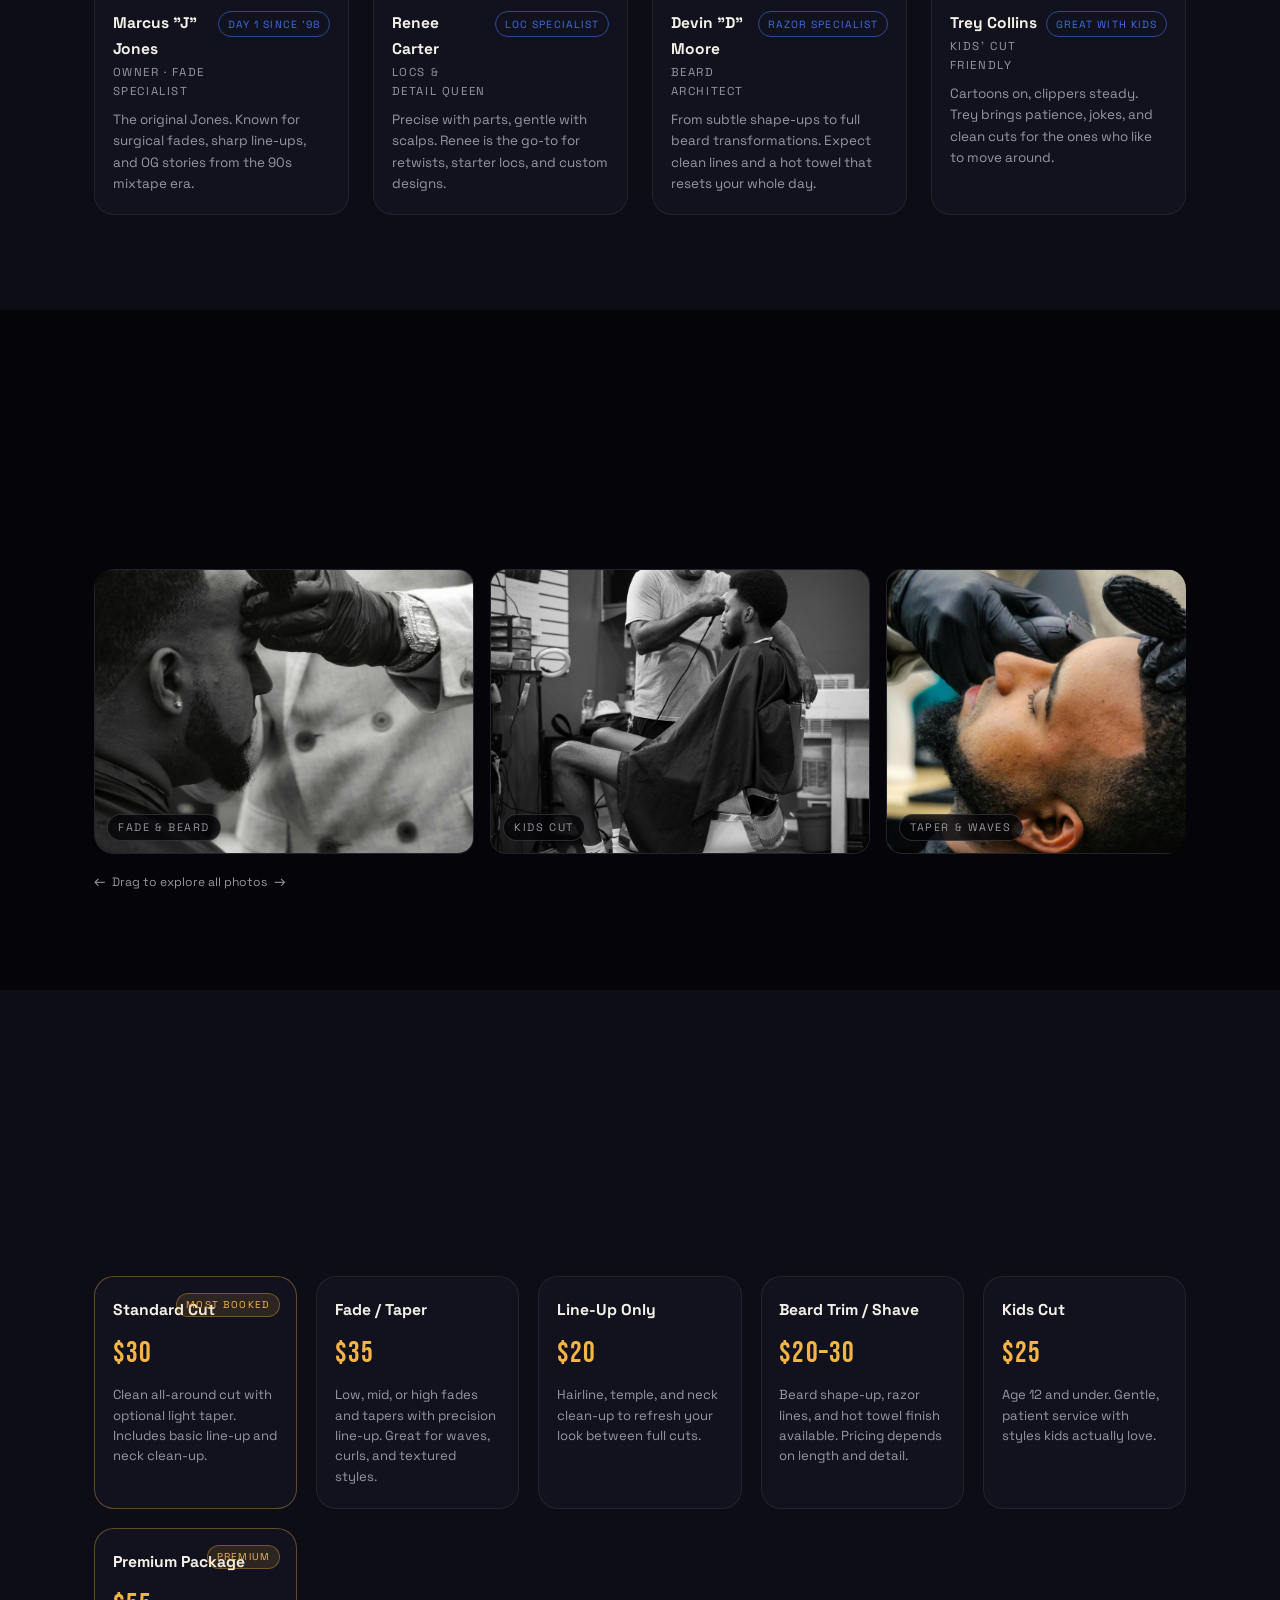
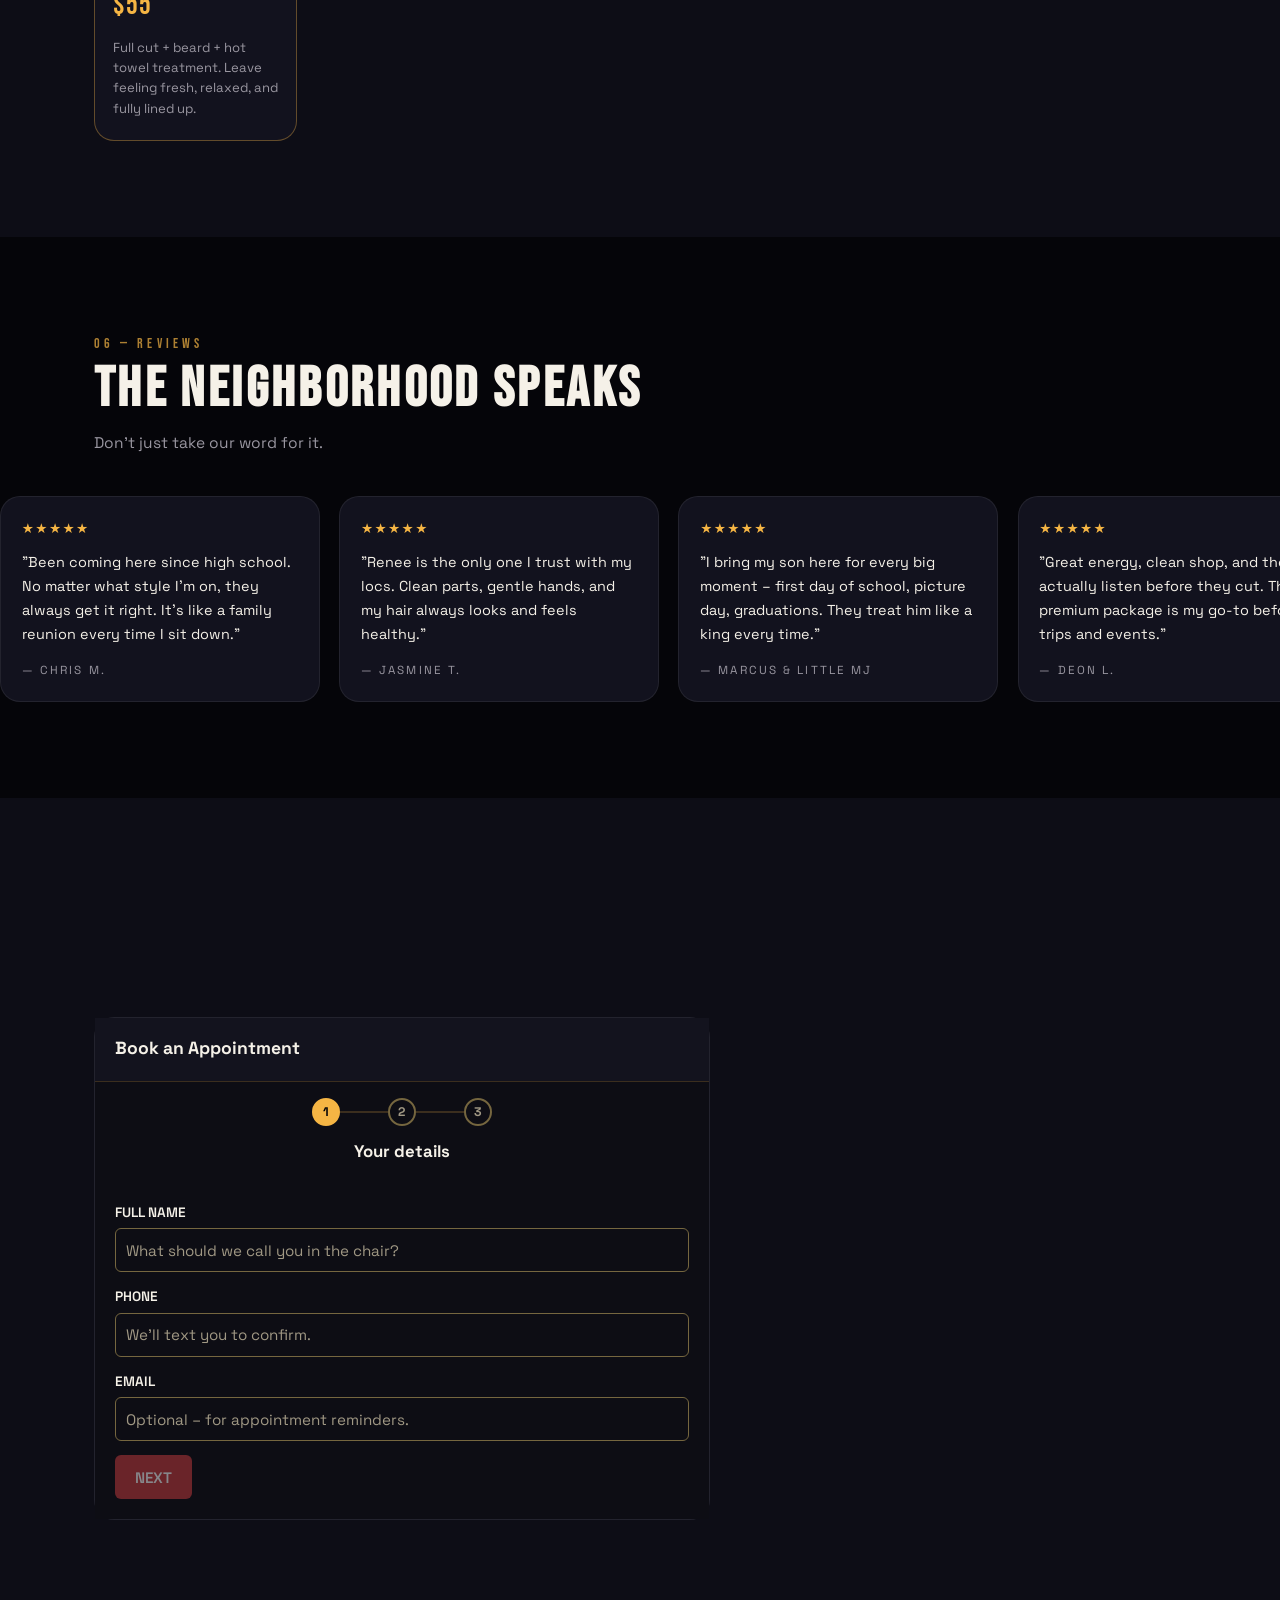
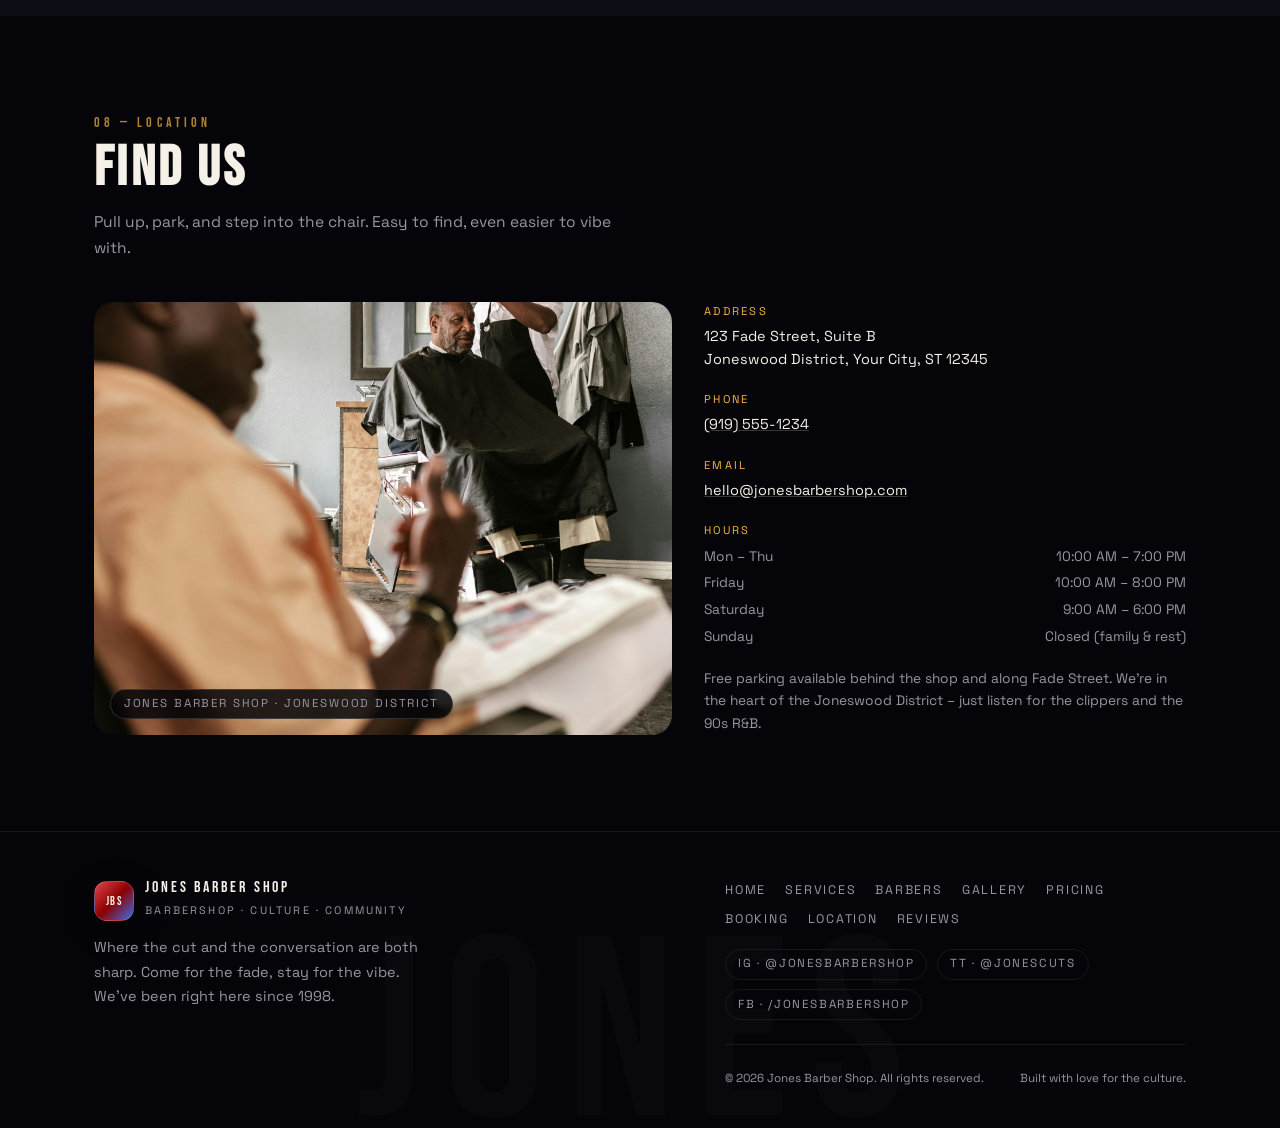
==== commit b67482fb: "feat(widget): cutover - index.html loads the versioned widget and the shop theme (NOT for deploy unt" ====
--- a/index.html
+++ b/index.html
@@ -20,7 +20,9 @@
   <link rel="preconnect" href="https://fonts.googleapis.com" />
   <link rel="preconnect" href="https://fonts.gstatic.com" crossorigin />
   <link href="https://fonts.googleapis.com/css2?family=Bebas+Neue&family=Space+Grotesk:wght@300;400;500;600;700&display=swap" rel="stylesheet" />
-  <link rel="stylesheet" href="./assets/booking-widget.css" />
+  <link rel="stylesheet" href="./assets/booking-widget.70e439a1.css" />
+  <!-- Booking widget theme: keep this AFTER the widget stylesheet so its colour variables win. -->
+  <link rel="stylesheet" href="./assets/booking-widget.theme.856c0ad2.css" />
 
   <style>
     /* ─── Design Tokens ──────────────────────────────────────────────────── */
@@ -2355,58 +2357,24 @@
     })();
   </script>
 
-  <!-- ── Jones Barber Shop theme overrides for booking widget ── -->
+  <!-- ── Jones Barber Shop layout fit for the booking widget ──
+       Colours come from assets/booking-widget.theme.856c0ad2.css (the widget's --bw-* variables). Only layout is set here. -->
   <style>
-    /* Remove form-card padding — .bw-root fills flush, .form-card provides the outer border */
+    /* .bw-root fills the card flush; .form-card provides the outer border */
     #booking-widget { padding: 0; }
     .bw-root {
-      background: #0d0d14;
       border: none;
       border-radius: 0;
-      color: #f5f1e8;
       font-family: 'Space Grotesk', sans-serif;
       max-width: 100%;
     }
-    .bw-header { background: #13131e; border-bottom: 1px solid rgba(245,177,68,.2); }
-    .bw-header h2, .bw-header p { color: #f5f1e8; }
-    .bw-header p { color: #a09884; }
     /* Step indicator alignment — Space Grotesk has line-height > 1 which offsets dot numbers */
     .bw-step-dot { line-height: 1; min-width: 28px; min-height: 28px; }
     .bw-step-line { align-self: center; }
-    .bw-summary { background: rgba(245,177,68,.08); border-bottom: 1px solid rgba(245,177,68,.15); color: #f5b544; }
-    .bw-date-nav button { background: #13131e; border-color: rgba(245,177,68,.3); color: #f5f1e8; }
-    .bw-date-nav button:hover { background: #1d1d2e; }
-    .bw-date-nav span { color: #f5f1e8; }
-    .bw-slot { background: #13131e; border-color: rgba(245,177,68,.25); color: #f5f1e8; }
-    .bw-slot:hover { background: rgba(245,177,68,.12); border-color: #f5b544; }
-    .bw-slot.bw-slot--selected { background: #f5b544; border-color: #f5b544; color: #050509; }
-    .bw-no-slots { color: #6b6456; }
-    .bw-form-group label { color: #a09884; }
-    .bw-form-group input,
-    .bw-form-group textarea,
-    .bw-form-group select {
-      background: #13131e;
-      border-color: rgba(245,177,68,.25);
-      color: #f5f1e8;
-    }
-    .bw-form-group select option { background: #13131e; color: #f5f1e8; }
-    .bw-form-group input:focus,
-    .bw-form-group textarea:focus,
-    .bw-form-group select:focus { border-color: #f5b544; }
-    .bw-btn--primary { background: #e0474c; color: #fff; }
-    .bw-btn--primary:hover:not(:disabled) { background: #c73b3f; }
-    .bw-btn--secondary { background: #1d1d2e; color: #f5f1e8; border: 1px solid rgba(245,177,68,.2); }
-    .bw-btn--secondary:hover:not(:disabled) { background: #26263a; }
-    .bw-error { background: rgba(224,71,76,.1); border-color: rgba(224,71,76,.4); color: #e0474c; }
-    .bw-confirmed h3 { color: #f5b544; }
-    .bw-confirmed p { color: #a09884; }
-    .bw-loading { color: #6b6456; }
-    .bw-countdown { color: #e0474c; }
-    .bw-countdown.bw-countdown--ok { color: #f5b544; }
   </style>
 
   <script
-    src="./assets/booking-widget.js"
+    src="./assets/booking-widget.39815412.js"
     data-container="booking-widget"
     data-api-url="https://jones-barbor-shop.craftandconscious.com/api"
     data-service-id="cmqejj538000412vsed526d5u"
--- a/assets/booking-widget.70e439a1.css
+++ b/assets/booking-widget.70e439a1.css
@@ -0,0 +1 @@
+.bw-root{--bw-bg: #ffffff;--bw-text: #1a1a1a;--bw-text-muted: #666666;--bw-header-bg: #f8f8f8;--bw-border: #e0e0e0;--bw-border-control: #767676;--bw-focus: #1a1a1a;--bw-primary: #2f6db5;--bw-primary-hover: #265a97;--bw-on-primary: #ffffff;--bw-primary-tint: #f0f6ff;--bw-secondary-bg: #eeeeee;--bw-secondary-hover: #dddddd;--bw-secondary-text: #333333;--bw-error-bg: #fff5f5;--bw-error-text: #c0392b;--bw-error-border: #f2b8b8;--bw-success: #1e7e34;--bw-step-active-bg: #f5b544;--bw-step-active-text: #1a1a1a;--bw-step-done-bg: #fdedd0;--bw-step-done-text: #8a5a00;font-family:-apple-system,BlinkMacSystemFont,Segoe UI,sans-serif;font-size:16px;color:var(--bw-text);background:var(--bw-bg);max-width:480px;border:1px solid var(--bw-border);border-radius:8px;overflow:hidden}.bw-root *,.bw-root *:before,.bw-root *:after{box-sizing:border-box}.bw-root :focus-visible{outline:3px solid var(--bw-focus);outline-offset:2px}.bw-sr-only{position:absolute;width:1px;height:1px;margin:-1px;padding:0;overflow:hidden;clip:rect(0,0,0,0);white-space:nowrap;border:0}@media(prefers-reduced-motion:reduce){.bw-root *,.bw-root *:before,.bw-root *:after{transition:none!important;animation:none!important}}.bw-header{background:var(--bw-header-bg);padding:16px 20px;border-bottom:1px solid var(--bw-border)}.bw-header h2{margin:0 0 2px;font-size:1.1rem}.bw-header p{margin:0;font-size:.85rem;color:var(--bw-text-muted)}.bw-body{padding:20px}.bw-step-title{margin:0 0 16px;padding:0 20px;font-size:1.05rem;text-align:center}.bw-step-title:focus{outline:none}.bw-step-title:focus-visible{outline:3px solid var(--bw-focus);outline-offset:2px}.bw-date-nav{display:flex;align-items:center;gap:12px;margin-bottom:16px}.bw-date-nav button{background:var(--bw-bg);color:var(--bw-text);border:1px solid var(--bw-border-control);border-radius:4px;min-width:44px;min-height:44px;cursor:pointer;font-size:1.1rem;line-height:1}.bw-date-nav button:hover:not(:disabled){background:var(--bw-primary-tint)}.bw-date-nav button:disabled{opacity:.4;cursor:default}.bw-date-nav>span{flex:1;text-align:center;font-weight:600;font-size:.95rem}.bw-slot-picker{border:0;margin:0 0 8px;padding:0;min-width:0}.bw-slot-group{margin-bottom:16px}.bw-slot-group-title{margin:0 0 8px;font-size:.85rem;font-weight:700;letter-spacing:.02em;text-transform:uppercase}.bw-slot-count{font-weight:400;text-transform:none;color:var(--bw-text-muted)}.bw-slots{display:grid;grid-template-columns:repeat(auto-fill,minmax(96px,1fr));gap:8px}.bw-slot{position:relative;display:block;cursor:pointer}.bw-slot-input{position:absolute;top:0;right:0;bottom:0;left:0;width:100%;height:100%;margin:0;opacity:0;cursor:pointer}.bw-slot-label{display:flex;align-items:center;justify-content:center;gap:4px;min-height:44px;padding:8px 4px;border:1px solid var(--bw-border-control);border-radius:6px;font-size:.9rem;color:var(--bw-text);background:var(--bw-bg);transition:background .15s,border-color .15s}.bw-slot:hover .bw-slot-input:not(:disabled)+.bw-slot-label{background:var(--bw-primary-tint);border-color:var(--bw-primary)}.bw-slot-input:checked+.bw-slot-label{background:var(--bw-primary);border-color:var(--bw-primary);box-shadow:inset 0 0 0 1px var(--bw-primary);color:var(--bw-on-primary);font-weight:600}.bw-slot-input:focus-visible+.bw-slot-label{outline:3px solid var(--bw-focus);outline-offset:2px}.bw-slot-input:disabled+.bw-slot-label{opacity:.5}.bw-slot-input:disabled,.bw-slot-picker:disabled .bw-slot{cursor:default}.bw-no-slots{text-align:center;color:var(--bw-text-muted);padding:24px 0;font-size:.9rem}.bw-form-group{margin-bottom:14px}.bw-form-group label{display:block;font-size:.85rem;font-weight:600;margin-bottom:4px;color:var(--bw-text)}.bw-form-group input,.bw-form-group textarea,.bw-form-group select{width:100%;border:1px solid var(--bw-border-control);border-radius:6px;padding:10px;min-height:44px;font-size:.95rem;font-family:inherit;color:var(--bw-text);background:var(--bw-bg)}.bw-form-group select{cursor:pointer}.bw-form-group input::placeholder,.bw-form-group textarea::placeholder{color:var(--bw-text-muted);opacity:1}.bw-btn{display:inline-block;min-height:44px;padding:10px 20px;border:none;border-radius:6px;font-size:.95rem;font-family:inherit;cursor:pointer;font-weight:600;transition:background .15s,opacity .15s}.bw-btn:disabled{opacity:.5;cursor:default}.bw-btn--primary{background:var(--bw-primary);color:var(--bw-on-primary)}.bw-btn--primary:hover:not(:disabled){background:var(--bw-primary-hover)}.bw-btn--secondary{background:var(--bw-secondary-bg);color:var(--bw-secondary-text);margin-left:8px}.bw-btn--secondary:hover:not(:disabled){background:var(--bw-secondary-hover)}.bw-confirmed{text-align:center;padding:24px 0}.bw-confirmed .bw-check{font-size:2.5rem;margin-bottom:8px;color:var(--bw-success)}.bw-confirmed .bw-step-title{margin:0 0 8px;padding:0}.bw-confirmed .bw-confirmed-note{margin-top:16px;font-size:.8rem}.bw-confirmed p{color:var(--bw-text-muted);font-size:.9rem;margin:4px 0}.bw-error{background:var(--bw-error-bg);border:1px solid var(--bw-error-border);border-radius:6px;padding:12px 16px;margin-bottom:12px;font-size:.9rem;color:var(--bw-error-text)}.bw-loading{text-align:center;padding:32px;color:var(--bw-text-muted);font-size:.9rem}.bw-step-indicator{display:flex;align-items:center;justify-content:center;padding:16px 20px 12px}.bw-step-dot{width:28px;height:28px;border-radius:50%;border:2px solid var(--bw-border-control);display:flex;align-items:center;justify-content:center;font-size:.78rem;font-weight:700;color:var(--bw-text-muted);flex-shrink:0}.bw-step-dot--active{background:var(--bw-step-active-bg);border-color:var(--bw-step-active-bg);color:var(--bw-step-active-text)}.bw-step-dot--done{background:var(--bw-step-done-bg);border-color:var(--bw-step-active-bg);color:var(--bw-step-done-text)}.bw-step-line{flex:1;height:2px;background:var(--bw-border);min-width:20px;max-width:48px}.bw-btn-row{display:flex;gap:8px;margin-top:4px}.bw-btn-row--center{justify-content:center;flex-wrap:wrap}.bw-btn-row--center .bw-btn--secondary{margin-left:0}
--- a/assets/booking-widget.theme.856c0ad2.css
+++ b/assets/booking-widget.theme.856c0ad2.css
@@ -0,0 +1,41 @@
+/*
+ * Jones Barber Shop theme (interim): dark surface, gold accents.
+ *
+ * Load this AFTER the widget stylesheet (booking-widget.css). It only sets the --bw-* colour variables, so the
+ * widget's own layout and focus rules stay as they are. src/themes.contrast.test.ts holds it to the same WCAG
+ * 2.1 AA pairs as the default colours. A later slice (2.6) replaces this file with colours the API serves.
+ *
+ * Changes from the colours the Jones page applied to the old widget (agreed as Q2 of
+ * plans/2026-11-18-release-widget-r017-and-provider-readiness-r018.md, shown to the owner before use):
+ *   --bw-primary            #e0474c -> #c73b3f   white text 4.06:1 -> 5.09:1 (the old hover colour)
+ *   --bw-text-muted         #6b6456 -> #a09884   "no times" text 3.30:1 -> 6.75:1 (the page's label colour)
+ *   --bw-border-control     gold at 25% (about 1.8:1) -> #75663f   3.44:1 against the page, 3.27:1 against inputs
+ *   --bw-focus              gold -> cream        a gold ring is only 2.2:1 next to the red button
+ *   --bw-error-text         #e0474c -> #ff9a9e   on the dark red message background
+ * A selected time is now the primary colour (red with white text), because the widget uses one variable for the
+ * primary button and the selected time; on the old page it was gold. Everything else keeps the page's values.
+ */
+.bw-root {
+  --bw-bg: #0d0d14;
+  --bw-text: #f5f1e8;
+  --bw-text-muted: #a09884;
+  --bw-header-bg: #13131e;
+  --bw-border: #3b2e1e;          /* decorative dividers only */
+  --bw-border-control: #75663f;
+  --bw-focus: #f5f1e8;
+  --bw-primary: #c73b3f;
+  --bw-primary-hover: #a8302f;
+  --bw-on-primary: #ffffff;
+  --bw-primary-tint: #2a2418;
+  --bw-secondary-bg: #1d1d2e;
+  --bw-secondary-hover: #26263a;
+  --bw-secondary-text: #f5f1e8;
+  --bw-error-bg: #2a1215;
+  --bw-error-text: #ff9a9e;
+  --bw-error-border: #7a2e33;
+  --bw-success: #5fd08a;
+  --bw-step-active-bg: #f5b544;
+  --bw-step-active-text: #050509;
+  --bw-step-done-bg: #3b2e1e;
+  --bw-step-done-text: #f5b544;
+}
